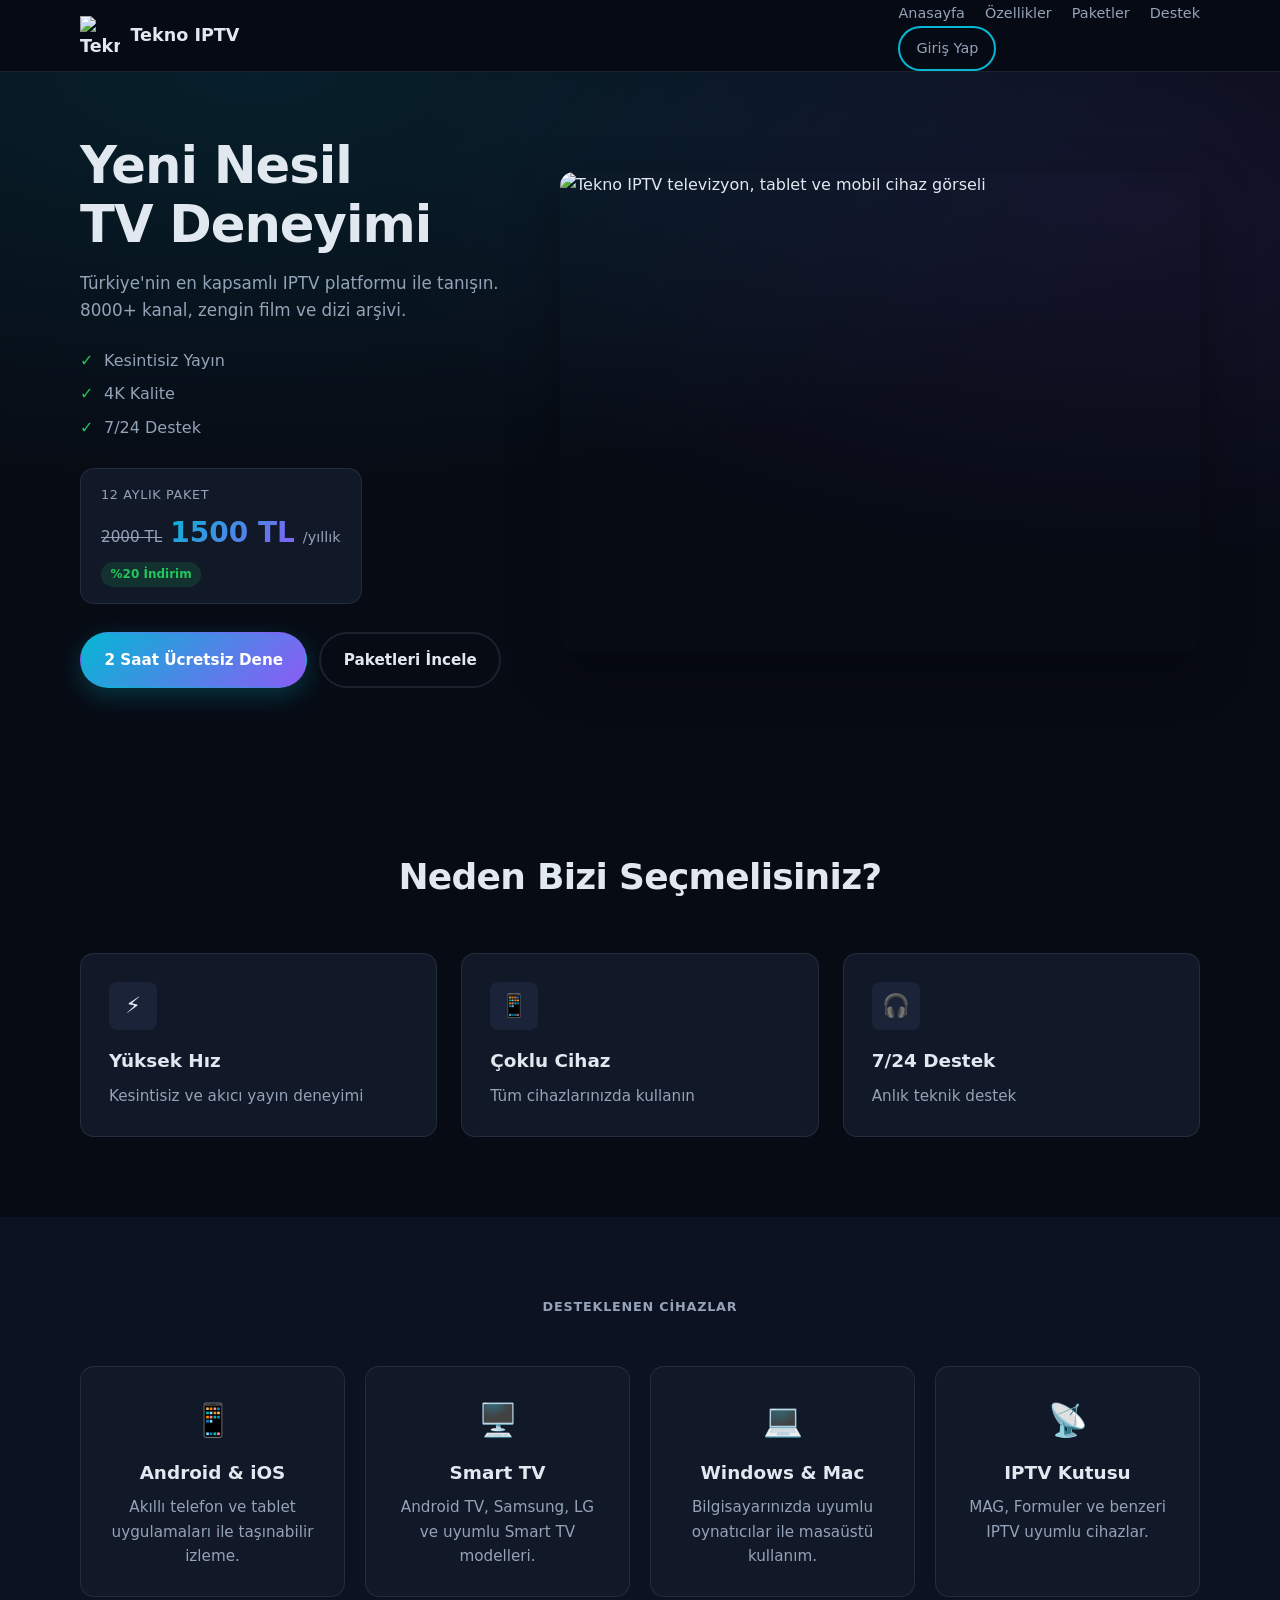
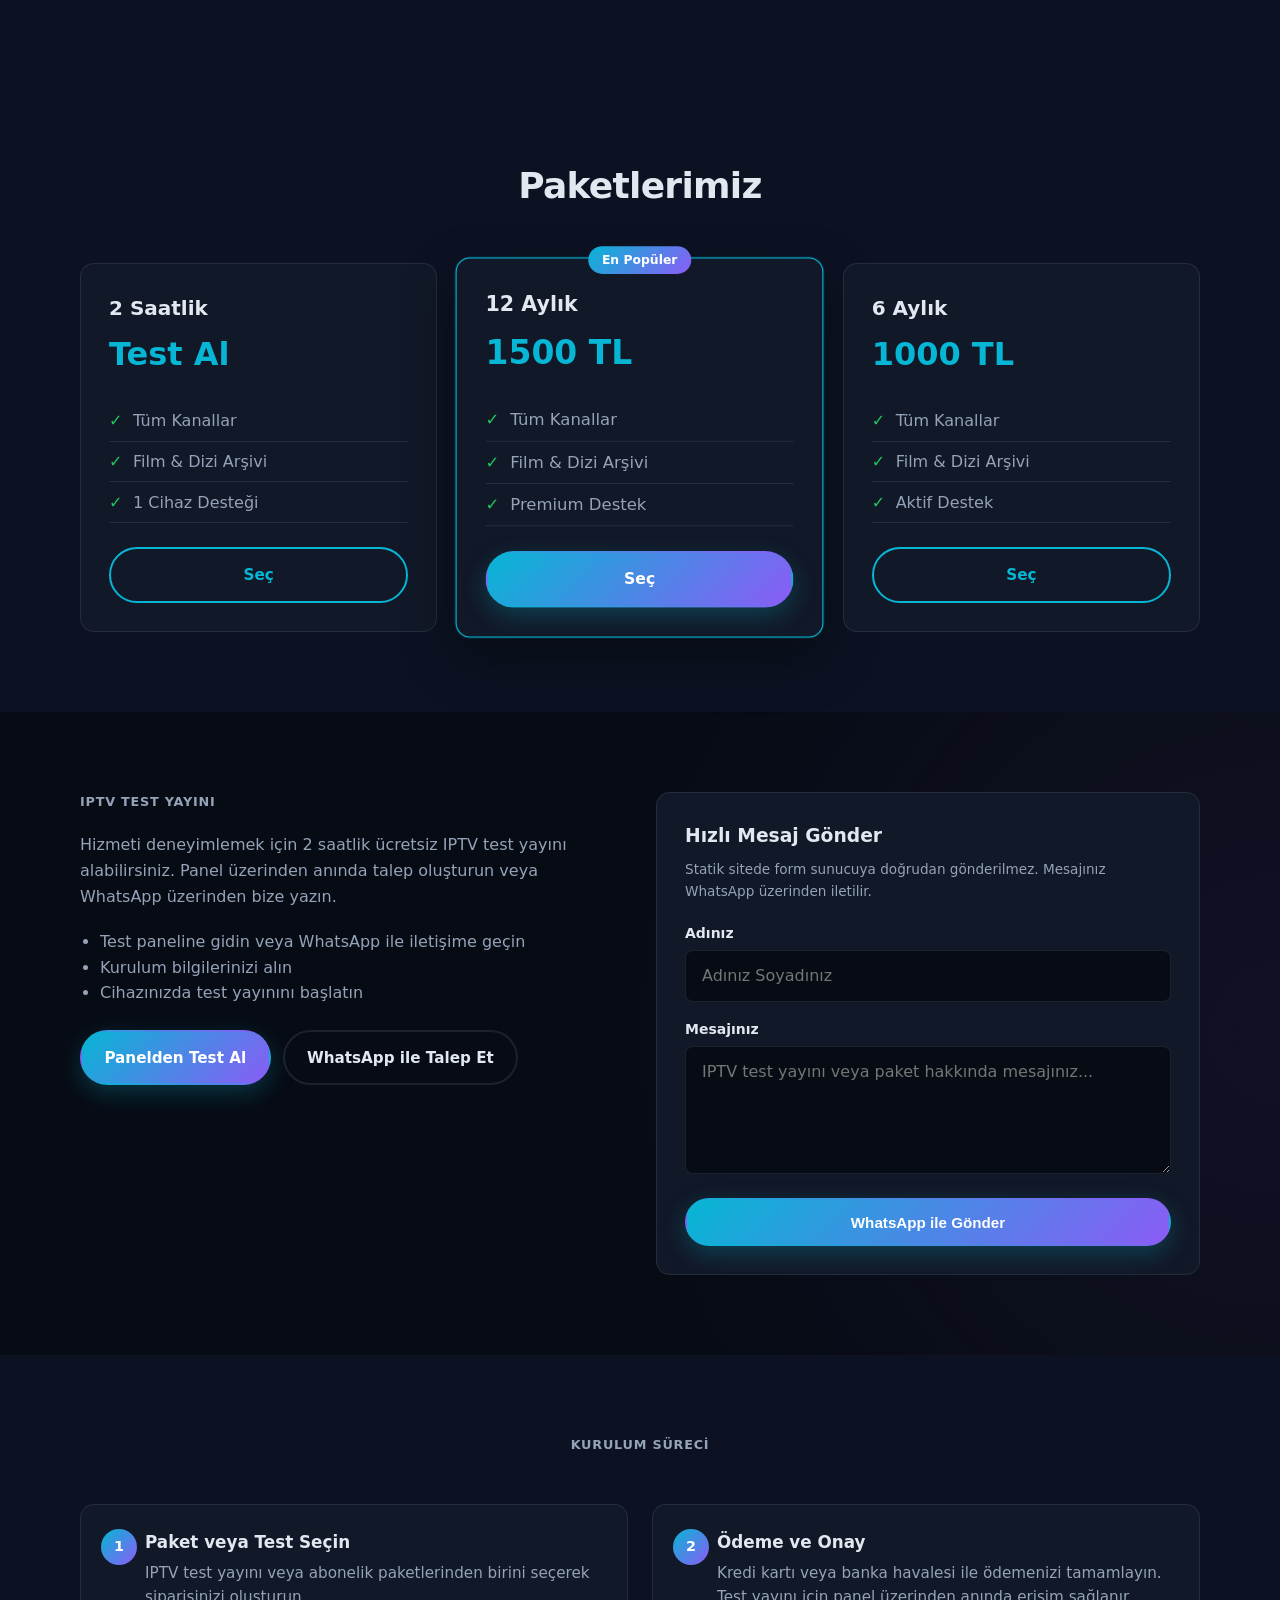
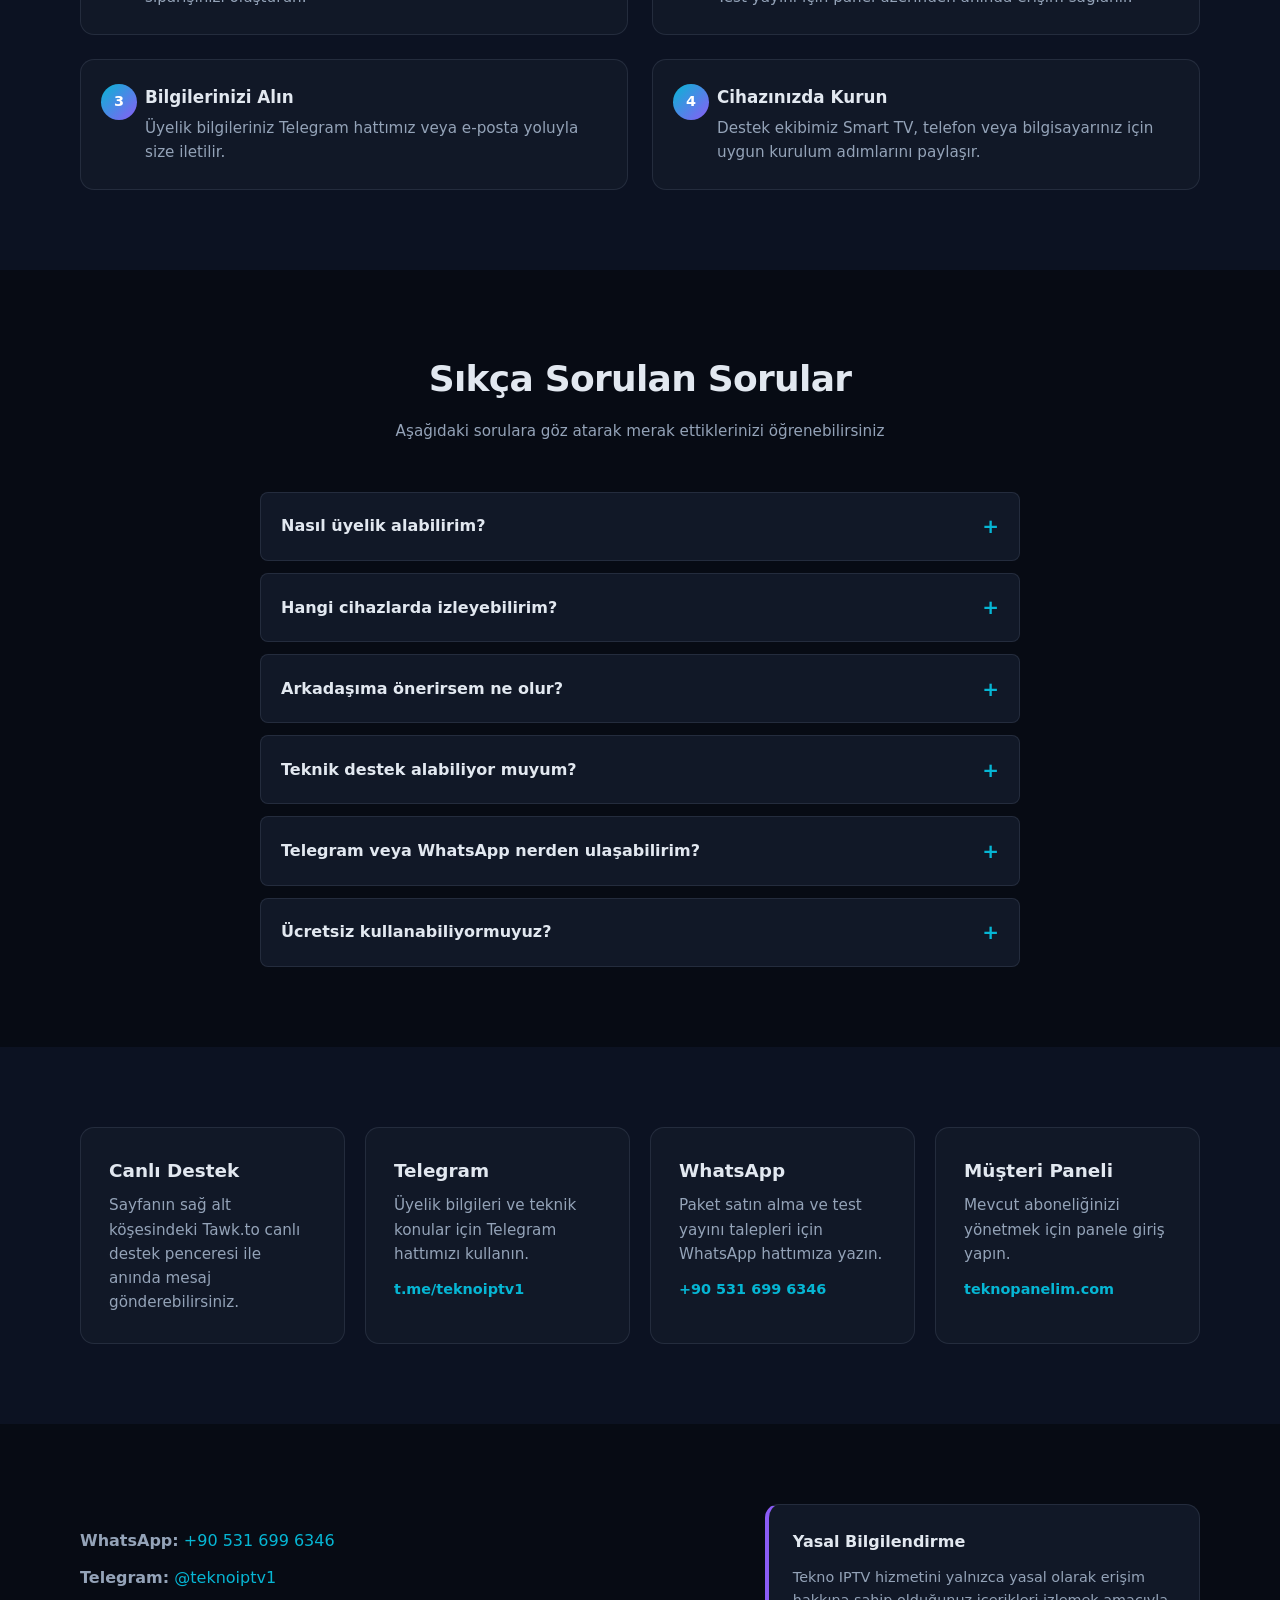
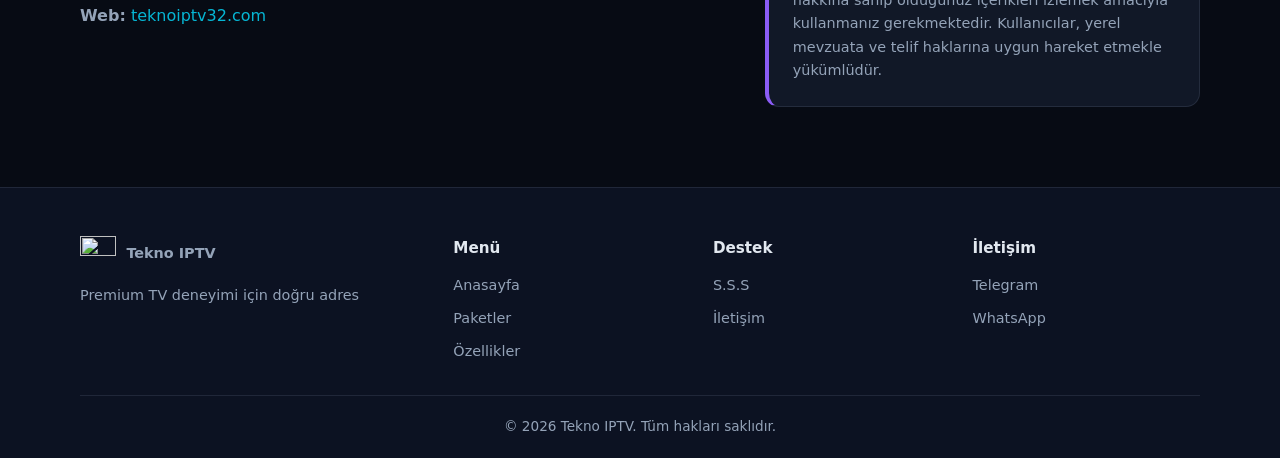
==== index.html @ 6c6cfaa1 "Add files via upload" ====
<!DOCTYPE html>
<html lang="tr">
<head>
  <meta charset="UTF-8">
  <meta name="viewport" content="width=device-width, initial-scale=1.0">
  <title>Tekno IPTV - Premium TV Deneyimi</title>
  <meta name="description" content="Tekno IPTV ile 8000'den fazla kanal, geniş film ve dizi arşiviyle premium TV deneyimini yaşayın. Uygun fiyatlı IPTV çözümleri.">
  <meta name="copyright" content="Tekno IPTV">
  <meta name="robots" content="index, follow">
  <meta name="author" content="Tekno IPTV">
  <link rel="canonical" href="https://teknoiptv32.com/">

  <!-- Open Graph -->
  <meta property="og:title" content="Tekno IPTV - Premium TV Deneyimi">
  <meta property="og:description" content="Tekno IPTV, Türkiye'nin en kapsamlı IPTV platformu ile tanışın. 8000+ kanal, zengin film ve dizi arşivi.">
  <meta property="og:url" content="https://teknoiptv32.com/">
  <meta property="og:type" content="website">
  <meta property="og:locale" content="tr_TR">
  <meta property="og:site_name" content="Tekno IPTV">
  <meta property="og:image" content="https://teknoiptv32.com/assets/hero-visual.svg">

  <!-- Twitter Card -->
  <meta name="twitter:card" content="summary_large_image">
  <meta name="twitter:title" content="Tekno IPTV - Premium TV Deneyimi">
  <meta name="twitter:description" content="Tekno IPTV, Türkiye'nin en kapsamlı IPTV platformu ile tanışın. 8000+ kanal, zengin film ve dizi arşivi.">
  <meta name="twitter:image" content="https://teknoiptv32.com/assets/hero-visual.svg">

  <!-- Icons & Manifest -->
  <link rel="icon" href="/assets/logo.svg" type="image/svg+xml">
  <link rel="apple-touch-icon" href="/assets/logo.svg">
  <link rel="manifest" href="/site.webmanifest">
  <meta name="theme-color" content="#0a0f1e">

  <link rel="stylesheet" href="/style.css">

  <!-- Google tag (gtag.js) -->
  <script async src="https://www.googletagmanager.com/gtag/js?id=G-4WFCQEBMTZ"></script>
  <script>
    window.dataLayer = window.dataLayer || [];
    function gtag(){dataLayer.push(arguments);}
    gtag('js', new Date());
    gtag('config', 'G-4WFCQEBMTZ');
  </script>

  <!-- JSON-LD -->
  <script type="application/ld+json">
  {
    "@context": "https://schema.org",
    "@graph": [
      {
        "@type": "Organization",
        "@id": "https://teknoiptv32.com/#organization",
        "name": "Tekno IPTV",
        "url": "https://teknoiptv32.com/",
        "logo": {
          "@type": "ImageObject",
          "url": "https://teknoiptv32.com/assets/logo.svg"
        },
        "contactPoint": {
          "@type": "ContactPoint",
          "telephone": "+90-531-699-6346",
          "contactType": "customer support",
          "availableLanguage": "Turkish"
        },
        "sameAs": [
          "https://t.me/teknoiptv1"
        ]
      },
      {
        "@type": "WebSite",
        "@id": "https://teknoiptv32.com/#website",
        "name": "Tekno IPTV",
        "url": "https://teknoiptv32.com/",
        "description": "Tekno IPTV ile 8000'den fazla kanal, geniş film ve dizi arşiviyle premium TV deneyimini yaşayın. Uygun fiyatlı IPTV çözümleri.",
        "publisher": {
          "@id": "https://teknoiptv32.com/#organization"
        },
        "inLanguage": "tr-TR",
        "potentialAction": {
          "@type": "SearchAction",
          "target": "https://teknoiptv32.com/?q={search_term_string}",
          "query-input": "required name=search_term_string"
        }
      },
      {
        "@type": "Service",
        "@id": "https://teknoiptv32.com/#service",
        "name": "Tekno IPTV Abonelik Hizmeti",
        "provider": {
          "@id": "https://teknoiptv32.com/#organization"
        },
        "areaServed": "TR",
        "serviceType": "IPTV abonelik ve test yayını",
        "url": "https://teknoiptv32.com/#packages"
      },
      {
        "@type": "FAQPage",
        "@id": "https://teknoiptv32.com/#faq",
        "mainEntity": [
          {
            "@type": "Question",
            "name": "Nasıl üyelik alabilirim?",
            "acceptedAnswer": {
              "@type": "Answer",
              "text": "Sitemizden Satın Al butonuna tıklayarak, kredi kartı veya banka havalesi ile ödeme yapabilirsiniz. Ödeme sonrası Telegram hattımızdan üyelik bilgilerinizi alabilirsiniz."
            }
          },
          {
            "@type": "Question",
            "name": "Hangi cihazlarda izleyebilirim?",
            "acceptedAnswer": {
              "@type": "Answer",
              "text": "Android, iOS, Windows cihazlar, Smart TV'ler ve tüm modern web tarayıcıları üzerinden izleyebilirsiniz."
            }
          },
          {
            "@type": "Question",
            "name": "Arkadaşıma önerirsem ne olur?",
            "acceptedAnswer": {
              "@type": "Answer",
              "text": "Arkadaşınızı bize yönlendirdiğinizde, size 1 ay ücretsiz üyelik hediye ediyoruz!"
            }
          },
          {
            "@type": "Question",
            "name": "Teknik destek alabiliyor muyum?",
            "acceptedAnswer": {
              "@type": "Answer",
              "text": "7/24 Telegram üzerinden teknik destek ekibimize ulaşabilirsiniz."
            }
          },
          {
            "@type": "Question",
            "name": "Telegram veya WhatsApp nerden ulaşabilirim?",
            "acceptedAnswer": {
              "@type": "Answer",
              "text": "Aşağıdaki iletişim bölümündeki bağlantıları kullanarak Telegram veya WhatsApp üzerinden ulaşabilirsiniz."
            }
          },
          {
            "@type": "Question",
            "name": "Ücretsiz kullanabiliyormuyuz?",
            "acceptedAnswer": {
              "@type": "Answer",
              "text": "Evet iletişim kısmından bizlere ulaşabilir ve 2 saatlik ücretsiz üyelik alabilirsiniz."
            }
          }
        ]
      }
    ]
  }
  </script>
</head>
<body>
  <a class="skip-link" href="#main-content">Ana içeriğe geç</a>

  <!-- Header -->
  <header class="site-header" id="home-top">
    <div class="container header-inner">
      <a href="#home" class="logo" aria-label="Tekno IPTV ana sayfa">
        <img src="/assets/logo.svg" alt="Tekno IPTV logosu" width="40" height="40">
        <span>Tekno IPTV</span>
      </a>

      <button class="nav-toggle" type="button" aria-expanded="false" aria-controls="main-nav" aria-label="Menüyü aç">
        <span></span>
        <span></span>
        <span></span>
      </button>

      <nav id="main-nav" class="main-nav" aria-label="Ana menü">
        <ul>
          <li><a href="#home">Anasayfa</a></li>
          <li><a href="#features">Özellikler</a></li>
          <li><a href="#packages">Paketler</a></li>
          <li><a href="#footer">Destek</a></li>
        </ul>
        <a href="https://teknopanelim.com/" class="btn btn-outline btn-sm" rel="noopener noreferrer">Giriş Yap</a>
      </nav>
    </div>
  </header>

  <main id="main-content">
    <!-- Hero -->
    <section class="hero" id="home" aria-labelledby="hero-title">
      <div class="container hero-grid">
        <div class="hero-content">
          <h1 id="hero-title">Yeni Nesil<br>TV Deneyimi</h1>
          <p class="hero-lead">Türkiye'nin en kapsamlı IPTV platformu ile tanışın. 8000+ kanal, zengin film ve dizi arşivi.</p>

          <ul class="hero-checklist">
            <li>Kesintisiz Yayın</li>
            <li>4K Kalite</li>
            <li>7/24 Destek</li>
          </ul>

          <div class="hero-price">
            <span class="price-label">12 aylık paket</span>
            <div class="price-row">
              <span class="price-old" aria-label="Eski fiyat 2000 TL">2000 TL</span>
              <span class="price-current">1500 TL</span>
              <span class="price-period">/yıllık</span>
            </div>
            <span class="price-badge">%20 İndirim</span>
          </div>

          <div class="hero-actions">
            <a href="https://teknopanelim.com/buying/test" class="btn btn-primary" rel="noopener noreferrer">2 Saat Ücretsiz Dene</a>
            <a href="#packages" class="btn btn-secondary">Paketleri İncele</a>
          </div>
        </div>

        <div class="hero-visual">
          <img src="/assets/hero-visual.svg" alt="Tekno IPTV televizyon, tablet ve mobil cihaz görseli" width="640" height="480" fetchpriority="high">
        </div>
      </div>
    </section>

    <!-- Features -->
    <section class="section" id="features" aria-labelledby="features-title">
      <div class="container">
        <header class="section-header">
          <h2 id="features-title">Neden Bizi Seçmelisiniz?</h2>
        </header>
        <div class="card-grid card-grid-3">
          <article class="feature-card">
            <div class="icon-wrap" aria-hidden="true">⚡</div>
            <h3>Yüksek Hız</h3>
            <p>Kesintisiz ve akıcı yayın deneyimi</p>
          </article>
          <article class="feature-card">
            <div class="icon-wrap" aria-hidden="true">📱</div>
            <h3>Çoklu Cihaz</h3>
            <p>Tüm cihazlarınızda kullanın</p>
          </article>
          <article class="feature-card">
            <div class="icon-wrap" aria-hidden="true">🎧</div>
            <h3>7/24 Destek</h3>
            <p>Anlık teknik destek</p>
          </article>
        </div>
      </div>
    </section>

    <!-- Extra: devices (H3 only, no competing H2) -->
    <section class="section section-alt" id="cihazlar" aria-label="Desteklenen cihazlar">
      <div class="container">
        <header class="section-header">
          <p class="section-eyebrow">Desteklenen cihazlar</p>
        </header>
        <div class="device-grid">
          <div class="device-card">
            <span class="device-icon" aria-hidden="true">📱</span>
            <h3>Android &amp; iOS</h3>
            <p>Akıllı telefon ve tablet uygulamaları ile taşınabilir izleme.</p>
          </div>
          <div class="device-card">
            <span class="device-icon" aria-hidden="true">🖥️</span>
            <h3>Smart TV</h3>
            <p>Android TV, Samsung, LG ve uyumlu Smart TV modelleri.</p>
          </div>
          <div class="device-card">
            <span class="device-icon" aria-hidden="true">💻</span>
            <h3>Windows &amp; Mac</h3>
            <p>Bilgisayarınızda uyumlu oynatıcılar ile masaüstü kullanım.</p>
          </div>
          <div class="device-card">
            <span class="device-icon" aria-hidden="true">📡</span>
            <h3>IPTV Kutusu</h3>
            <p>MAG, Formuler ve benzeri IPTV uyumlu cihazlar.</p>
          </div>
        </div>
      </div>
    </section>

    <!-- Packages -->
    <section class="section section-alt" id="packages" aria-labelledby="packages-title">
      <div class="container">
        <header class="section-header">
          <h2 id="packages-title">Paketlerimiz</h2>
        </header>
        <div class="package-grid">
          <article class="package-card">
            <header>
              <h3>2 Saatlik</h3>
              <p class="package-price">Test Al</p>
            </header>
            <ul>
              <li>Tüm Kanallar</li>
              <li>Film &amp; Dizi Arşivi</li>
              <li>1 Cihaz Desteği</li>
            </ul>
            <a href="https://teknopanelim.com/buying/test" class="btn btn-outline btn-block" rel="noopener noreferrer">Seç</a>
          </article>

          <article class="package-card package-featured">
            <span class="package-tag">En Popüler</span>
            <header>
              <h3>12 Aylık</h3>
              <p class="package-price">1500 TL</p>
            </header>
            <ul>
              <li>Tüm Kanallar</li>
              <li>Film &amp; Dizi Arşivi</li>
              <li>Premium Destek</li>
            </ul>
            <a href="https://teknopanelim.com/buying?package=RCtbhKedyfsh" class="btn btn-primary btn-block" rel="noopener noreferrer">Seç</a>
          </article>

          <article class="package-card">
            <header>
              <h3>6 Aylık</h3>
              <p class="package-price">1000 TL</p>
            </header>
            <ul>
              <li>Tüm Kanallar</li>
              <li>Film &amp; Dizi Arşivi</li>
              <li>Aktif Destek</li>
            </ul>
            <a href="https://teknopanelim.com/buying?package=8US3VKYHrsT8" class="btn btn-outline btn-block" rel="noopener noreferrer">Seç</a>
          </article>
        </div>
      </div>
    </section>

    <!-- Test Request -->
    <section class="section test-section" id="test-yayini" aria-label="IPTV test yayını">
      <div class="container test-inner">
        <div class="test-content">
          <p class="section-eyebrow">IPTV test yayını</p>
          <p>Hizmeti deneyimlemek için 2 saatlik ücretsiz IPTV test yayını alabilirsiniz. Panel üzerinden anında talep oluşturun veya WhatsApp üzerinden bize yazın.</p>
          <ul class="test-steps">
            <li>Test paneline gidin veya WhatsApp ile iletişime geçin</li>
            <li>Kurulum bilgilerinizi alın</li>
            <li>Cihazınızda test yayınını başlatın</li>
          </ul>
          <div class="test-actions">
            <a href="https://teknopanelim.com/buying/test" class="btn btn-primary" rel="noopener noreferrer">Panelden Test Al</a>
            <a href="https://api.whatsapp.com/send/?phone=905316996346&amp;text=Merhaba%2C%20IPTV%20test%20yay%C4%B1n%C4%B1%20almak%20istiyorum&amp;type=phone_number&amp;app_absent=0" class="btn btn-secondary" rel="noopener noreferrer" target="_blank">WhatsApp ile Talep Et</a>
          </div>
        </div>
        <div class="test-form-card">
          <h3>Hızlı Mesaj Gönder</h3>
          <p class="form-note">Statik sitede form sunucuya doğrudan gönderilmez. Mesajınız WhatsApp üzerinden iletilir.</p>
          <form id="whatsapp-form" class="contact-form" novalidate>
            <label for="wa-name">Adınız</label>
            <input type="text" id="wa-name" name="name" placeholder="Adınız Soyadınız" autocomplete="name">

            <label for="wa-message">Mesajınız</label>
            <textarea id="wa-message" name="message" rows="4" placeholder="IPTV test yayını veya paket hakkında mesajınız..."></textarea>

            <button type="submit" class="btn btn-primary btn-block">WhatsApp ile Gönder</button>
          </form>
        </div>
      </div>
    </section>

    <!-- Setup -->
    <section class="section section-alt" id="kurulum" aria-label="Kurulum süreci">
      <div class="container">
        <header class="section-header">
          <p class="section-eyebrow">Kurulum süreci</p>
        </header>
        <ol class="steps-list">
          <li>
            <h3>Paket veya Test Seçin</h3>
            <p>IPTV test yayını veya abonelik paketlerinden birini seçerek siparişinizi oluşturun.</p>
          </li>
          <li>
            <h3>Ödeme ve Onay</h3>
            <p>Kredi kartı veya banka havalesi ile ödemenizi tamamlayın. Test yayını için panel üzerinden anında erişim sağlanır.</p>
          </li>
          <li>
            <h3>Bilgilerinizi Alın</h3>
            <p>Üyelik bilgileriniz Telegram hattımız veya e-posta yoluyla size iletilir.</p>
          </li>
          <li>
            <h3>Cihazınızda Kurun</h3>
            <p>Destek ekibimiz Smart TV, telefon veya bilgisayarınız için uygun kurulum adımlarını paylaşır.</p>
          </li>
        </ol>
      </div>
    </section>

    <!-- FAQ -->
    <section class="section" id="faq" aria-labelledby="faq-title">
      <div class="container">
        <header class="section-header">
          <h2 id="faq-title">Sıkça Sorulan Sorular</h2>
          <p class="faq-subtitle">Aşağıdaki sorulara göz atarak merak ettiklerinizi öğrenebilirsiniz</p>
        </header>
        <div class="faq-list">
          <details class="faq-item">
            <summary>Nasıl üyelik alabilirim?</summary>
            <p>Sitemizden "Satın Al" butonuna tıklayarak, kredi kartı veya banka havalesi ile ödeme yapabilirsiniz. Ödeme sonrası Telegram hattımızdan üyelik bilgilerinizi alabilirsiniz.</p>
          </details>
          <details class="faq-item">
            <summary>Hangi cihazlarda izleyebilirim?</summary>
            <p>Android, iOS, Windows cihazlar, Smart TV'ler ve tüm modern web tarayıcıları üzerinden izleyebilirsiniz.</p>
          </details>
          <details class="faq-item">
            <summary>Arkadaşıma önerirsem ne olur?</summary>
            <p>Arkadaşınızı bize yönlendirdiğinizde, size 1 ay ücretsiz üyelik hediye ediyoruz!</p>
          </details>
          <details class="faq-item">
            <summary>Teknik destek alabiliyor muyum?</summary>
            <p>7/24 Telegram üzerinden teknik destek ekibimize ulaşabilirsiniz.</p>
          </details>
          <details class="faq-item">
            <summary>Telegram veya WhatsApp nerden ulaşabilirim?</summary>
            <p>Aşağıdaki "iletişim" bölümündeki bağlantıları kullanarak Telegram veya WhatsApp üzerinden ulaşabilirsiniz.</p>
          </details>
          <details class="faq-item">
            <summary>Ücretsiz kullanabiliyormuyuz?</summary>
            <p>Evet iletişim kısmından bizlere ulaşabilir ve 2 saatlik ücretsiz üyelik alabilirsiniz.</p>
          </details>
        </div>
      </div>
    </section>

    <!-- Support -->
    <section class="section section-alt" id="destek" aria-label="Müşteri desteği">
      <div class="container">
        <div class="support-grid">
          <article class="support-card">
            <h3>Canlı Destek</h3>
            <p>Sayfanın sağ alt köşesindeki Tawk.to canlı destek penceresi ile anında mesaj gönderebilirsiniz.</p>
          </article>
          <article class="support-card">
            <h3>Telegram</h3>
            <p>Üyelik bilgileri ve teknik konular için Telegram hattımızı kullanın.</p>
            <a href="https://t.me/teknoiptv1" class="link-arrow" rel="noopener noreferrer" target="_blank">t.me/teknoiptv1</a>
          </article>
          <article class="support-card">
            <h3>WhatsApp</h3>
            <p>Paket satın alma ve test yayını talepleri için WhatsApp hattımıza yazın.</p>
            <a href="https://api.whatsapp.com/send/?phone=905316996346&amp;text=Merhaba+paket+almak+istiyorum&amp;type=phone_number&amp;app_absent=0" class="link-arrow" rel="noopener noreferrer" target="_blank">+90 531 699 6346</a>
          </article>
          <article class="support-card">
            <h3>Müşteri Paneli</h3>
            <p>Mevcut aboneliğinizi yönetmek için panele giriş yapın.</p>
            <a href="https://teknopanelim.com/" class="link-arrow" rel="noopener noreferrer" target="_blank">teknopanelim.com</a>
          </article>
        </div>
      </div>
    </section>

    <!-- Contact -->
    <section class="section" id="contact" aria-label="İletişim">
      <div class="container contact-grid">
        <div>
          <ul class="contact-list">
            <li>
              <strong>WhatsApp:</strong>
              <a href="https://api.whatsapp.com/send/?phone=905316996346&amp;text=Merhaba+paket+almak+istiyorum&amp;type=phone_number&amp;app_absent=0" rel="noopener noreferrer" target="_blank">+90 531 699 6346</a>
            </li>
            <li>
              <strong>Telegram:</strong>
              <a href="https://t.me/teknoiptv1" rel="noopener noreferrer" target="_blank">@teknoiptv1</a>
            </li>
            <li>
              <strong>Web:</strong>
              <a href="https://teknoiptv32.com/">teknoiptv32.com</a>
            </li>
          </ul>
        </div>
        <aside class="legal-notice">
          <h3>Yasal Bilgilendirme</h3>
          <p>Tekno IPTV hizmetini yalnızca yasal olarak erişim hakkına sahip olduğunuz içerikleri izlemek amacıyla kullanmanız gerekmektedir. Kullanıcılar, yerel mevzuata ve telif haklarına uygun hareket etmekle yükümlüdür.</p>
        </aside>
      </div>
    </section>
  </main>

  <!-- Footer -->
  <footer class="site-footer" id="footer">
    <div class="container footer-grid">
      <div class="footer-brand">
        <a href="#home" class="logo">
          <img src="/assets/logo.svg" alt="" width="36" height="36" aria-hidden="true">
          <span>Tekno IPTV</span>
        </a>
        <p>Premium TV deneyimi için doğru adres</p>
      </div>
      <nav aria-label="Footer menü">
        <h4>Menü</h4>
        <ul>
          <li><a href="#home">Anasayfa</a></li>
          <li><a href="#packages">Paketler</a></li>
          <li><a href="#features">Özellikler</a></li>
        </ul>
      </nav>
      <nav aria-label="Footer destek">
        <h4>Destek</h4>
        <ul>
          <li><a href="#faq">S.S.S</a></li>
          <li><a href="#contact">İletişim</a></li>
        </ul>
      </nav>
      <nav aria-label="Footer iletişim">
        <h4>İletişim</h4>
        <ul>
          <li><a href="https://t.me/teknoiptv1" rel="noopener noreferrer" target="_blank">Telegram</a></li>
          <li><a href="https://api.whatsapp.com/send/?phone=905316996346&amp;text=Merhaba+paket+almak+istiyorum&amp;type=phone_number&amp;app_absent=0" rel="noopener noreferrer" target="_blank">WhatsApp</a></li>
        </ul>
      </nav>
    </div>
    <div class="container footer-bottom">
      <p>&copy; 2026 Tekno IPTV. Tüm hakları saklıdır.</p>
    </div>
  </footer>

  <!-- Mobile sticky CTA -->
  <div class="mobile-sticky" aria-label="Hızlı işlemler">
    <a href="https://teknopanelim.com/buying/test" class="sticky-btn sticky-test" rel="noopener noreferrer">Test Al</a>
    <a href="https://api.whatsapp.com/send/?phone=905316996346&amp;text=Merhaba+paket+almak+istiyorum&amp;type=phone_number&amp;app_absent=0" class="sticky-btn sticky-wa" rel="noopener noreferrer" target="_blank" aria-label="WhatsApp ile iletişim">WhatsApp</a>
  </div>

  <!--Start of Tawk.to Script-->
  <script>
    var Tawk_API = Tawk_API || {}, Tawk_LoadStart = new Date();
    (function () {
      var s1 = document.createElement("script"), s0 = document.getElementsByTagName("script")[0];
      s1.async = true;
      s1.src = 'https://embed.tawk.to/615063a325797d7a8900e165/1fgh0aevr';
      s1.charset = 'UTF-8';
      s1.setAttribute('crossorigin', '*');
      s0.parentNode.insertBefore(s1, s0);
    })();
  </script>
  <!--End of Tawk.to Script-->

  <script src="/script.js" defer></script>
</body>
</html>
---- style.css ----
/* Tekno IPTV — Modern static site styles */

:root {
  --bg: #070b14;
  --bg-alt: #0c1222;
  --surface: #111827;
  --surface-2: #1a2338;
  --text: #e2e8f0;
  --text-muted: #94a3b8;
  --accent: #06b6d4;
  --accent-2: #8b5cf6;
  --accent-glow: rgba(6, 182, 212, 0.25);
  --success: #22c55e;
  --border: rgba(148, 163, 184, 0.15);
  --radius: 14px;
  --radius-sm: 8px;
  --header-h: 72px;
  --container: min(1120px, 92vw);
  --transition: 0.25s ease;
  --shadow: 0 20px 50px rgba(0, 0, 0, 0.35);
  --font: system-ui, -apple-system, "Segoe UI", Roboto, "Helvetica Neue", Arial, sans-serif;
}

*,
*::before,
*::after {
  box-sizing: border-box;
}

html {
  scroll-behavior: smooth;
  scroll-padding-top: calc(var(--header-h) + 16px);
}

body {
  margin: 0;
  font-family: var(--font);
  font-size: 1rem;
  line-height: 1.6;
  color: var(--text);
  background: var(--bg);
  -webkit-font-smoothing: antialiased;
}

img {
  max-width: 100%;
  height: auto;
  display: block;
}

a {
  color: var(--accent);
  text-decoration: none;
  transition: color var(--transition);
}

a:hover,
a:focus-visible {
  color: #67e8f9;
}

.container {
  width: var(--container);
  margin-inline: auto;
}

.skip-link {
  position: absolute;
  top: -100px;
  left: 16px;
  z-index: 9999;
  padding: 0.75rem 1rem;
  background: var(--accent);
  color: #000;
  border-radius: var(--radius-sm);
  font-weight: 600;
}

.skip-link:focus {
  top: 16px;
}

/* Buttons */
.btn {
  display: inline-flex;
  align-items: center;
  justify-content: center;
  gap: 0.5rem;
  padding: 0.85rem 1.4rem;
  border-radius: 999px;
  font-weight: 600;
  font-size: 0.95rem;
  border: 2px solid transparent;
  cursor: pointer;
  transition: transform var(--transition), box-shadow var(--transition), background var(--transition), border-color var(--transition);
  text-align: center;
}

.btn:focus-visible {
  outline: 2px solid #fff;
  outline-offset: 3px;
}

.btn-primary {
  background: linear-gradient(135deg, var(--accent), var(--accent-2));
  color: #fff;
  box-shadow: 0 8px 24px var(--accent-glow);
}

.btn-primary:hover {
  transform: translateY(-2px);
  box-shadow: 0 12px 32px rgba(139, 92, 246, 0.35);
  color: #fff;
}

.btn-secondary {
  background: transparent;
  color: var(--text);
  border-color: var(--border);
}

.btn-secondary:hover {
  border-color: var(--accent);
  color: var(--accent);
}

.btn-outline {
  background: transparent;
  border-color: var(--accent);
  color: var(--accent);
}

.btn-outline:hover {
  background: rgba(6, 182, 212, 0.1);
  color: #67e8f9;
}

.btn-sm {
  padding: 0.55rem 1rem;
  font-size: 0.875rem;
}

.btn-block {
  width: 100%;
}

/* Header */
.site-header {
  position: sticky;
  top: 0;
  z-index: 100;
  height: var(--header-h);
  background: rgba(7, 11, 20, 0.85);
  backdrop-filter: blur(12px);
  border-bottom: 1px solid var(--border);
}

.header-inner {
  display: flex;
  align-items: center;
  justify-content: space-between;
  height: 100%;
  gap: 1rem;
}

.logo {
  display: inline-flex;
  align-items: center;
  gap: 0.65rem;
  color: var(--text);
  font-weight: 700;
  font-size: 1.1rem;
}

.logo:hover {
  color: var(--text);
}

.main-nav ul {
  display: flex;
  align-items: center;
  gap: 0.25rem 1.25rem;
  list-style: none;
  margin: 0;
  padding: 0;
}

.main-nav a {
  color: var(--text-muted);
  font-size: 0.9rem;
  font-weight: 500;
}

.main-nav a:hover,
.main-nav a:focus-visible {
  color: var(--text);
}

.nav-toggle {
  display: none;
  flex-direction: column;
  gap: 5px;
  background: none;
  border: none;
  padding: 8px;
  cursor: pointer;
}

.nav-toggle span {
  display: block;
  width: 24px;
  height: 2px;
  background: var(--text);
  border-radius: 2px;
  transition: var(--transition);
}

.nav-toggle[aria-expanded="true"] span:nth-child(1) {
  transform: translateY(7px) rotate(45deg);
}

.nav-toggle[aria-expanded="true"] span:nth-child(2) {
  opacity: 0;
}

.nav-toggle[aria-expanded="true"] span:nth-child(3) {
  transform: translateY(-7px) rotate(-45deg);
}

/* Hero */
.hero {
  padding: 4rem 0 5rem;
  background:
    radial-gradient(ellipse 80% 60% at 20% 0%, rgba(6, 182, 212, 0.12), transparent),
    radial-gradient(ellipse 60% 50% at 90% 20%, rgba(139, 92, 246, 0.1), transparent),
    var(--bg);
}

.hero-grid {
  display: grid;
  grid-template-columns: 1.05fr 0.95fr;
  gap: 3rem;
  align-items: center;
}

.eyebrow {
  display: inline-block;
  margin: 0 0 1rem;
  font-size: 0.8rem;
  font-weight: 600;
  letter-spacing: 0.04em;
  text-transform: uppercase;
  color: var(--accent);
}

.hero h1 {
  margin: 0 0 1rem;
  font-size: clamp(2rem, 4.5vw, 3.2rem);
  line-height: 1.15;
  letter-spacing: -0.02em;
}

.hero-lead {
  margin: 0 0 1.5rem;
  color: var(--text-muted);
  font-size: 1.05rem;
  max-width: 54ch;
}

.hero-checklist {
  margin: 0 0 1.75rem;
  padding: 0;
  list-style: none;
  display: grid;
  gap: 0.5rem;
}

.hero-checklist li {
  position: relative;
  padding-left: 1.5rem;
  color: var(--text-muted);
}

.hero-checklist li::before {
  content: "✓";
  position: absolute;
  left: 0;
  color: var(--success);
  font-weight: 700;
}

.hero-price {
  display: inline-flex;
  flex-direction: column;
  gap: 0.35rem;
  padding: 1rem 1.25rem;
  margin-bottom: 1.75rem;
  background: var(--surface);
  border: 1px solid var(--border);
  border-radius: var(--radius);
}

.price-label {
  font-size: 0.8rem;
  color: var(--text-muted);
  text-transform: uppercase;
  letter-spacing: 0.05em;
}

.price-row {
  display: flex;
  align-items: baseline;
  gap: 0.5rem;
  flex-wrap: wrap;
}

.price-old {
  text-decoration: line-through;
  color: var(--text-muted);
  font-size: 0.95rem;
}

.price-current {
  font-size: 1.75rem;
  font-weight: 800;
  background: linear-gradient(135deg, var(--accent), var(--accent-2));
  -webkit-background-clip: text;
  background-clip: text;
  color: transparent;
}

.price-period {
  color: var(--text-muted);
  font-size: 0.9rem;
}

.price-badge {
  display: inline-block;
  width: fit-content;
  padding: 0.2rem 0.6rem;
  background: rgba(34, 197, 94, 0.15);
  color: var(--success);
  border-radius: 999px;
  font-size: 0.75rem;
  font-weight: 700;
}

.hero-actions {
  display: flex;
  flex-wrap: wrap;
  gap: 0.75rem;
}

.hero-visual img {
  border-radius: var(--radius);
  box-shadow: var(--shadow);
  animation: float 6s ease-in-out infinite;
}

@keyframes float {
  0%, 100% { transform: translateY(0); }
  50% { transform: translateY(-10px); }
}

/* Sections */
.section {
  padding: 5rem 0;
}

.section-alt {
  background: var(--bg-alt);
}

.section-header {
  text-align: center;
  max-width: 640px;
  margin: 0 auto 3rem;
}

.section-header-left {
  text-align: left;
  margin-left: 0;
}

.section-header h2 {
  margin: 0 0 0.75rem;
  font-size: clamp(1.6rem, 3vw, 2.25rem);
  letter-spacing: -0.02em;
}

.section-header p {
  margin: 0;
  color: var(--text-muted);
}

/* Cards */
.card-grid {
  display: grid;
  gap: 1.5rem;
}

.card-grid-3 {
  grid-template-columns: repeat(3, 1fr);
}

.feature-card,
.device-card,
.support-card,
.package-card {
  background: var(--surface);
  border: 1px solid var(--border);
  border-radius: var(--radius);
  padding: 1.75rem;
  transition: transform var(--transition), border-color var(--transition);
}

.feature-card:hover,
.device-card:hover,
.support-card:hover {
  transform: translateY(-4px);
  border-color: rgba(6, 182, 212, 0.35);
}

.icon-wrap {
  width: 48px;
  height: 48px;
  display: grid;
  place-items: center;
  font-size: 1.4rem;
  background: var(--surface-2);
  border-radius: var(--radius-sm);
  margin-bottom: 1rem;
}

.feature-card h3,
.device-card h3,
.support-card h3 {
  margin: 0 0 0.5rem;
  font-size: 1.15rem;
}

.feature-card p,
.device-card p,
.support-card p {
  margin: 0;
  color: var(--text-muted);
  font-size: 0.95rem;
}

/* Why grid */
.why-grid {
  display: grid;
  grid-template-columns: repeat(2, 1fr);
  gap: 1.5rem;
}

.why-item {
  padding: 1.75rem;
  background: var(--surface);
  border: 1px solid var(--border);
  border-radius: var(--radius);
}

.why-num {
  display: block;
  font-size: 0.8rem;
  font-weight: 700;
  color: var(--accent);
  margin-bottom: 0.75rem;
}

.why-item h3 {
  margin: 0 0 0.5rem;
}

.why-item p {
  margin: 0;
  color: var(--text-muted);
}

/* Devices */
.device-grid {
  display: grid;
  grid-template-columns: repeat(4, 1fr);
  gap: 1.25rem;
}

.device-card {
  text-align: center;
}

.device-icon {
  font-size: 2rem;
  display: block;
  margin-bottom: 0.75rem;
}

/* Packages */
.package-grid {
  display: grid;
  grid-template-columns: repeat(3, 1fr);
  gap: 1.5rem;
  align-items: stretch;
}

.package-card {
  position: relative;
  display: flex;
  flex-direction: column;
}

.package-card header {
  margin-bottom: 1.25rem;
}

.package-card h3 {
  margin: 0 0 0.35rem;
  font-size: 1.25rem;
}

.package-price {
  margin: 0;
  font-size: 2rem;
  font-weight: 800;
  color: var(--accent);
}

.package-card ul {
  margin: 0 0 1.5rem;
  padding: 0;
  list-style: none;
  flex: 1;
}

.package-card li {
  position: relative;
  padding: 0.45rem 0 0.45rem 1.5rem;
  color: var(--text-muted);
  border-bottom: 1px solid var(--border);
}

.package-card li::before {
  content: "✓";
  position: absolute;
  left: 0;
  color: var(--success);
}

.package-featured {
  border-color: var(--accent);
  box-shadow: 0 0 0 1px rgba(6, 182, 212, 0.2), var(--shadow);
  transform: scale(1.03);
}

.package-tag {
  position: absolute;
  top: -12px;
  left: 50%;
  transform: translateX(-50%);
  padding: 0.25rem 0.85rem;
  background: linear-gradient(135deg, var(--accent), var(--accent-2));
  color: #fff;
  font-size: 0.75rem;
  font-weight: 700;
  border-radius: 999px;
}

/* Test section */
.test-section {
  background:
    radial-gradient(circle at 100% 50%, rgba(139, 92, 246, 0.08), transparent 50%),
    var(--bg);
}

.test-inner {
  display: grid;
  grid-template-columns: 1fr 1fr;
  gap: 2rem;
  align-items: start;
}

.test-content h2 {
  margin: 0 0 1rem;
  font-size: clamp(1.5rem, 3vw, 2rem);
}

.test-content p {
  color: var(--text-muted);
  margin: 0 0 1.25rem;
}

.test-steps {
  margin: 0 0 1.5rem;
  padding-left: 1.25rem;
  color: var(--text-muted);
}

.test-actions {
  display: flex;
  flex-wrap: wrap;
  gap: 0.75rem;
}

.test-form-card {
  background: var(--surface);
  border: 1px solid var(--border);
  border-radius: var(--radius);
  padding: 1.75rem;
}

.test-form-card h3 {
  margin: 0 0 0.5rem;
}

.form-note {
  font-size: 0.85rem;
  color: var(--text-muted);
  margin: 0 0 1.25rem;
}

.contact-form label {
  display: block;
  margin-bottom: 0.35rem;
  font-size: 0.875rem;
  font-weight: 600;
}

.contact-form input,
.contact-form textarea {
  width: 100%;
  margin-bottom: 1rem;
  padding: 0.75rem 1rem;
  background: var(--bg);
  border: 1px solid var(--border);
  border-radius: var(--radius-sm);
  color: var(--text);
  font: inherit;
  transition: border-color var(--transition);
}

.contact-form input:focus,
.contact-form textarea:focus {
  outline: none;
  border-color: var(--accent);
}

/* Steps */
.steps-list {
  margin: 0;
  padding: 0;
  list-style: none;
  display: grid;
  grid-template-columns: repeat(2, 1fr);
  gap: 1.5rem;
  counter-reset: step;
}

.steps-list li {
  counter-increment: step;
  padding: 1.5rem;
  background: var(--surface);
  border: 1px solid var(--border);
  border-radius: var(--radius);
  position: relative;
  padding-left: 4rem;
}

.steps-list li::before {
  content: counter(step);
  position: absolute;
  left: 1.25rem;
  top: 1.5rem;
  width: 36px;
  height: 36px;
  display: grid;
  place-items: center;
  background: linear-gradient(135deg, var(--accent), var(--accent-2));
  color: #fff;
  font-weight: 800;
  border-radius: 50%;
  font-size: 0.9rem;
}

.steps-list h3 {
  margin: 0 0 0.35rem;
  font-size: 1.05rem;
}

.steps-list p {
  margin: 0;
  color: var(--text-muted);
  font-size: 0.95rem;
}

/* FAQ */
.faq-list {
  max-width: 760px;
  margin: 0 auto;
  display: grid;
  gap: 0.75rem;
}

.faq-item {
  background: var(--surface);
  border: 1px solid var(--border);
  border-radius: var(--radius-sm);
  overflow: hidden;
}

.faq-item summary {
  padding: 1.1rem 1.25rem;
  font-weight: 600;
  cursor: pointer;
  list-style: none;
  display: flex;
  justify-content: space-between;
  align-items: center;
}

.faq-item summary::-webkit-details-marker {
  display: none;
}

.faq-item summary::after {
  content: "+";
  font-size: 1.25rem;
  color: var(--accent);
  transition: transform var(--transition);
}

.faq-item[open] summary::after {
  transform: rotate(45deg);
}

.faq-item p {
  margin: 0;
  padding: 0 1.25rem 1.1rem;
  color: var(--text-muted);
}

/* Support */
.support-grid {
  display: grid;
  grid-template-columns: repeat(4, 1fr);
  gap: 1.25rem;
}

.link-arrow {
  display: inline-block;
  margin-top: 0.75rem;
  font-weight: 600;
  font-size: 0.9rem;
}

/* Contact */
.contact-grid {
  display: grid;
  grid-template-columns: 1.2fr 0.8fr;
  gap: 2rem;
  align-items: start;
}

.contact-list {
  list-style: none;
  margin: 1.5rem 0 0;
  padding: 0;
  display: grid;
  gap: 0.75rem;
}

.contact-list li {
  color: var(--text-muted);
}

.legal-notice {
  padding: 1.5rem;
  background: var(--surface);
  border: 1px solid var(--border);
  border-left: 4px solid var(--accent-2);
  border-radius: var(--radius);
}

.legal-notice h3 {
  margin: 0 0 0.75rem;
  font-size: 1rem;
}

.legal-notice p {
  margin: 0;
  font-size: 0.9rem;
  color: var(--text-muted);
}

/* Footer */
.site-footer {
  padding: 3rem 0 0;
  background: var(--bg-alt);
  border-top: 1px solid var(--border);
}

.section-eyebrow,
.faq-subtitle {
  margin: 0;
  color: var(--text-muted);
  font-size: 0.95rem;
}

.section-eyebrow {
  text-transform: uppercase;
  letter-spacing: 0.06em;
  font-size: 0.8rem;
  font-weight: 700;
  color: var(--accent);
  margin-bottom: 0.5rem;
}

.site-footer h4 {
  margin: 0 0 0.75rem;
  font-size: 0.95rem;
}

.footer-grid {
  display: grid;
  grid-template-columns: 1.5fr 1fr 1fr 1fr;
  gap: 2rem;
  padding-bottom: 2rem;
}

.footer-brand p {
  margin: 0.75rem 0 0;
  color: var(--text-muted);
  font-size: 0.9rem;
  max-width: 32ch;
}

.site-footer h3 {
  margin: 0 0 0.75rem;
  font-size: 0.95rem;
}

.site-footer ul {
  list-style: none;
  margin: 0;
  padding: 0;
  display: grid;
  gap: 0.45rem;
}

.site-footer a {
  color: var(--text-muted);
  font-size: 0.9rem;
}

.site-footer a:hover {
  color: var(--text);
}

.footer-bottom {
  padding: 1.25rem 0;
  border-top: 1px solid var(--border);
  text-align: center;
}

.footer-bottom p {
  margin: 0;
  color: var(--text-muted);
  font-size: 0.85rem;
}

/* Mobile sticky */
.mobile-sticky {
  display: none;
  position: fixed;
  bottom: 0;
  left: 0;
  right: 0;
  z-index: 90;
  padding: 0.65rem;
  gap: 0.5rem;
  background: rgba(7, 11, 20, 0.95);
  backdrop-filter: blur(10px);
  border-top: 1px solid var(--border);
}

.sticky-btn {
  flex: 1;
  padding: 0.85rem;
  text-align: center;
  font-weight: 700;
  border-radius: var(--radius-sm);
  font-size: 0.9rem;
}

.sticky-test {
  background: var(--surface-2);
  color: var(--text);
  border: 1px solid var(--border);
}

.sticky-wa {
  background: #25d366;
  color: #fff;
}

.sticky-wa:hover {
  color: #fff;
}

/* Responsive */
@media (max-width: 960px) {
  .hero-grid,
  .test-inner,
  .contact-grid {
    grid-template-columns: 1fr;
  }

  .card-grid-3,
  .package-grid,
  .support-grid {
    grid-template-columns: 1fr;
  }

  .why-grid,
  .steps-list {
    grid-template-columns: 1fr;
  }

  .device-grid {
    grid-template-columns: repeat(2, 1fr);
  }

  .package-featured {
    transform: none;
  }

  .footer-grid {
    grid-template-columns: 1fr;
  }

  .hero-visual {
    order: -1;
    max-width: 520px;
    margin-inline: auto;
  }
}

@media (max-width: 768px) {
  .nav-toggle {
    display: flex;
  }

  .main-nav {
    position: fixed;
    inset: var(--header-h) 0 auto 0;
    background: rgba(7, 11, 20, 0.98);
    border-bottom: 1px solid var(--border);
    padding: 1rem 4vw 1.25rem;
    transform: translateY(-120%);
    opacity: 0;
    visibility: hidden;
    transition: transform var(--transition), opacity var(--transition), visibility var(--transition);
  }

  .main-nav.is-open {
    transform: translateY(0);
    opacity: 1;
    visibility: visible;
  }

  .main-nav ul {
    flex-direction: column;
    align-items: stretch;
    gap: 0;
  }

  .main-nav li {
    border-bottom: 1px solid var(--border);
  }

  .main-nav a {
    display: block;
    padding: 0.85rem 0;
  }

  .main-nav .btn-outline {
    margin-top: 0.75rem;
    width: 100%;
  }

  .mobile-sticky {
    display: flex;
  }

  body {
    padding-bottom: 70px;
  }

  .hero {
    padding-top: 2.5rem;
  }

  .section {
    padding: 3.5rem 0;
  }
}

@media (prefers-reduced-motion: reduce) {
  html {
    scroll-behavior: auto;
  }

  *,
  *::before,
  *::after {
    animation-duration: 0.01ms !important;
    transition-duration: 0.01ms !important;
  }
}
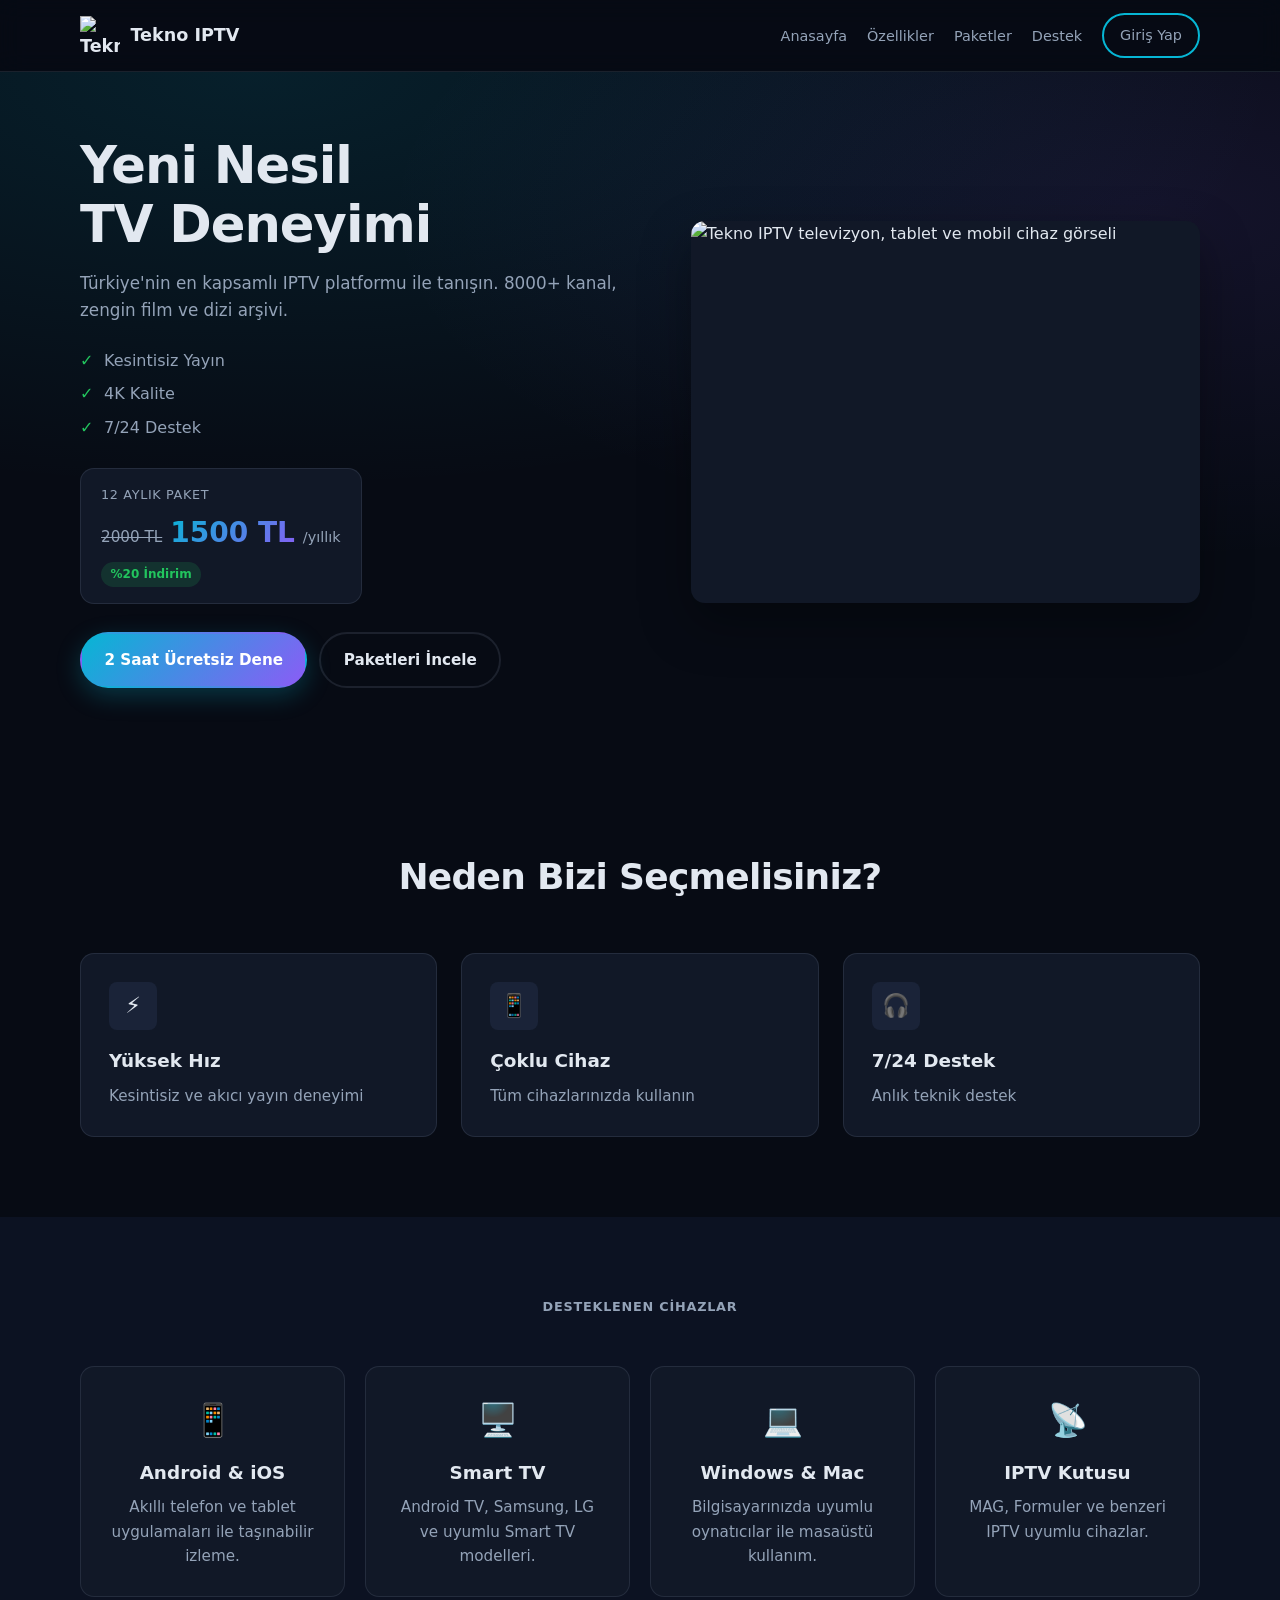
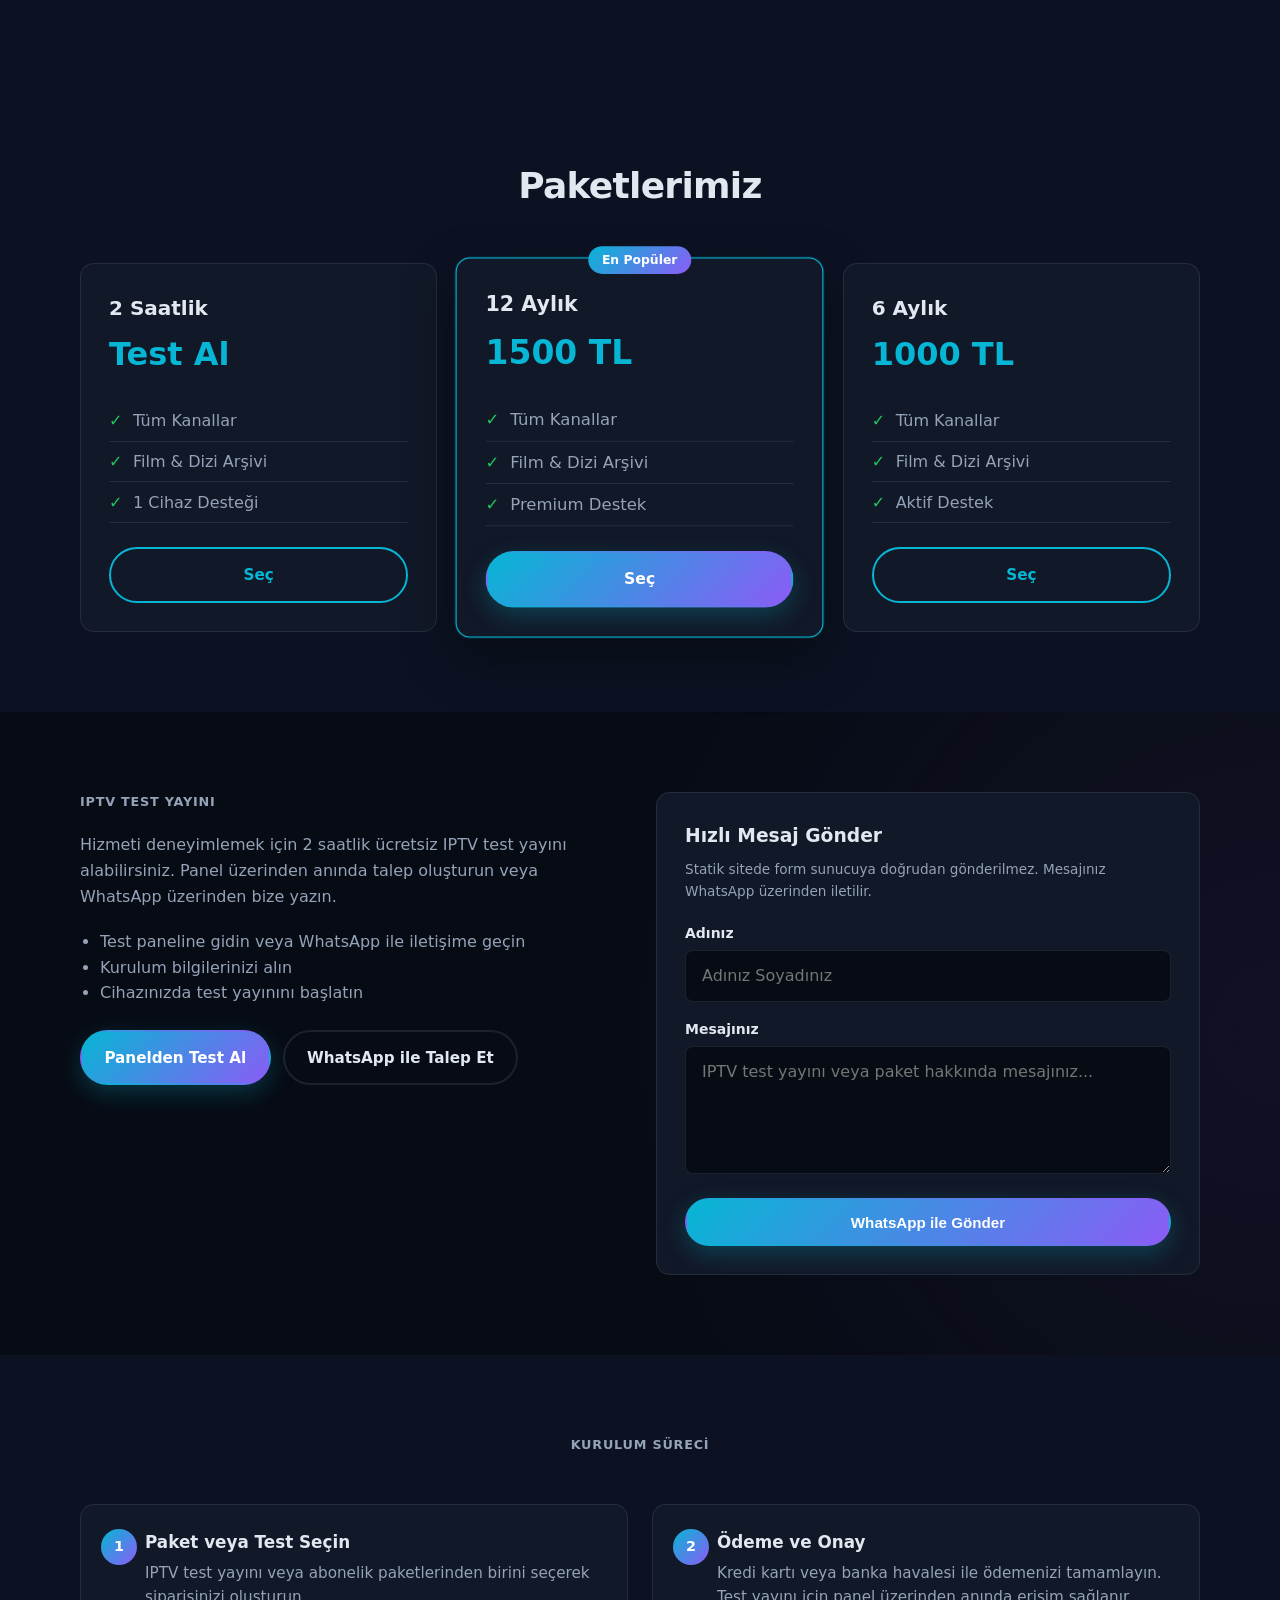
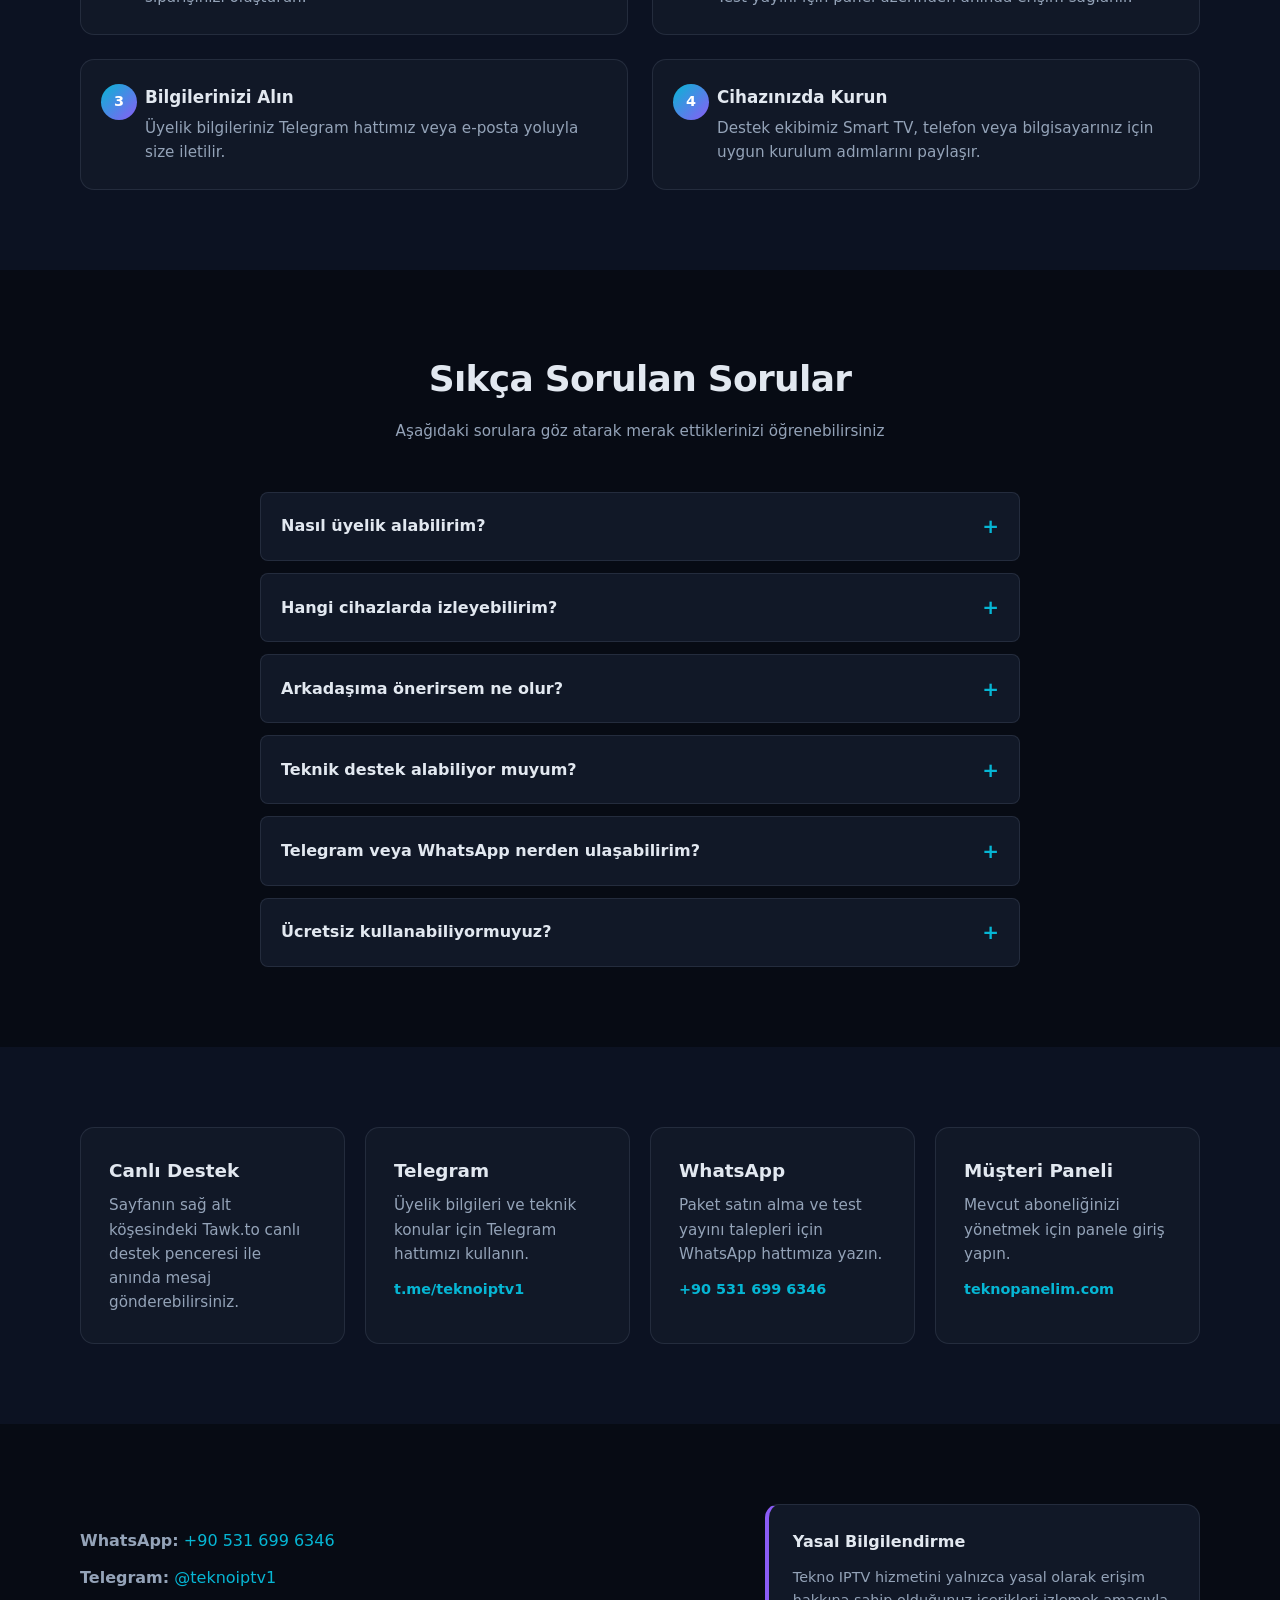
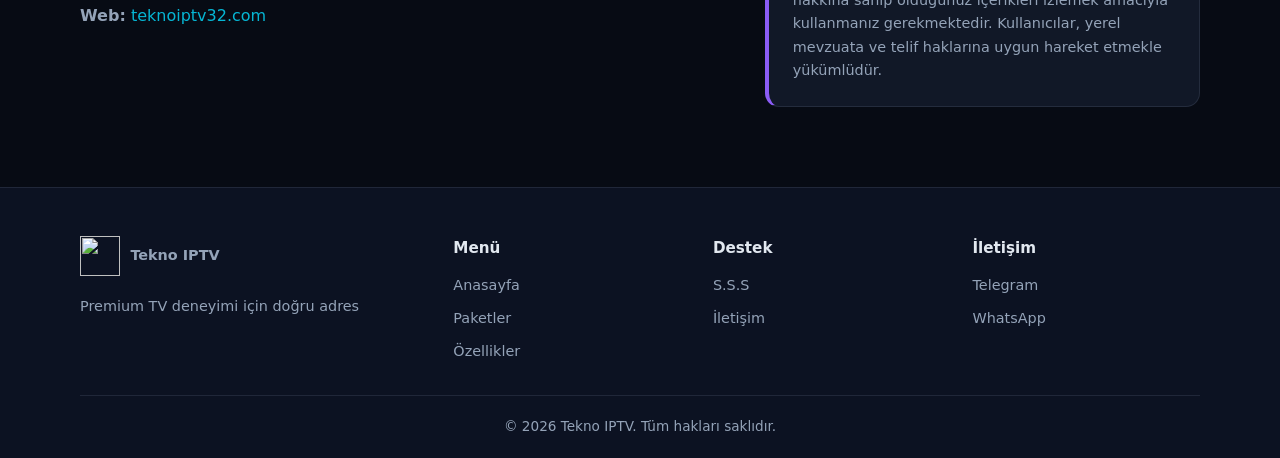
==== commit 03074121: "Add files via upload" ====
--- a/index.html
+++ b/index.html
@@ -26,12 +26,12 @@
   <meta name="twitter:image" content="https://teknoiptv32.com/assets/hero-visual.svg">
 
   <!-- Icons & Manifest -->
-  <link rel="icon" href="/assets/logo.svg" type="image/svg+xml">
-  <link rel="apple-touch-icon" href="/assets/logo.svg">
-  <link rel="manifest" href="/site.webmanifest">
+  <link rel="icon" href="assets/logo.svg" type="image/svg+xml">
+  <link rel="apple-touch-icon" href="assets/logo.svg">
+  <link rel="manifest" href="site.webmanifest">
   <meta name="theme-color" content="#0a0f1e">
 
-  <link rel="stylesheet" href="/style.css">
+  <link rel="stylesheet" href="style.css">
 
   <!-- Google tag (gtag.js) -->
   <script async src="https://www.googletagmanager.com/gtag/js?id=G-4WFCQEBMTZ"></script>
@@ -158,7 +158,7 @@
   <header class="site-header" id="home-top">
     <div class="container header-inner">
       <a href="#home" class="logo" aria-label="Tekno IPTV ana sayfa">
-        <img src="/assets/logo.svg" alt="Tekno IPTV logosu" width="40" height="40">
+        <img src="assets/logo.svg" alt="Tekno IPTV logosu" width="40" height="40">
         <span>Tekno IPTV</span>
       </a>
 
@@ -211,7 +211,7 @@
         </div>
 
         <div class="hero-visual">
-          <img src="/assets/hero-visual.svg" alt="Tekno IPTV televizyon, tablet ve mobil cihaz görseli" width="640" height="480" fetchpriority="high">
+          <img src="assets/hero-visual.svg" alt="Tekno IPTV televizyon, tablet ve mobil cihaz görseli" width="640" height="480" fetchpriority="high">
         </div>
       </div>
     </section>
@@ -477,7 +477,7 @@
     <div class="container footer-grid">
       <div class="footer-brand">
         <a href="#home" class="logo">
-          <img src="/assets/logo.svg" alt="" width="36" height="36" aria-hidden="true">
+          <img src="assets/logo.svg" alt="" width="36" height="36" aria-hidden="true">
           <span>Tekno IPTV</span>
         </a>
         <p>Premium TV deneyimi için doğru adres</p>
@@ -530,6 +530,6 @@
   </script>
   <!--End of Tawk.to Script-->
 
-  <script src="/script.js" defer></script>
+  <script src="script.js" defer></script>
 </body>
 </html>
--- a/style.css
+++ b/style.css
@@ -170,10 +170,24 @@
   color: var(--text);
   font-weight: 700;
   font-size: 1.1rem;
+  flex-shrink: 0;
+}
+
+.logo img {
+  width: 40px;
+  height: 40px;
+  flex-shrink: 0;
 }
 
 .logo:hover {
   color: var(--text);
+}
+
+.main-nav {
+  display: flex;
+  align-items: center;
+  gap: 1.25rem;
+  margin-left: auto;
 }
 
 .main-nav ul {
@@ -183,6 +197,12 @@
   list-style: none;
   margin: 0;
   padding: 0;
+  flex-wrap: nowrap;
+}
+
+.main-nav .btn-outline {
+  flex-shrink: 0;
+  white-space: nowrap;
 }
 
 .main-nav a {
@@ -351,10 +371,18 @@
   gap: 0.75rem;
 }
 
+.hero-visual {
+  min-height: 280px;
+}
+
 .hero-visual img {
+  width: 100%;
+  max-width: 640px;
+  height: auto;
   border-radius: var(--radius);
   box-shadow: var(--shadow);
   animation: float 6s ease-in-out infinite;
+  background: var(--surface);
 }
 
 @keyframes float {
@@ -944,12 +972,26 @@
   }
 }
 
+@media (max-width: 1024px) and (min-width: 769px) {
+  .main-nav ul {
+    gap: 0.25rem 0.75rem;
+  }
+
+  .main-nav a {
+    font-size: 0.82rem;
+  }
+}
+
 @media (max-width: 768px) {
   .nav-toggle {
     display: flex;
   }
 
   .main-nav {
+    display: flex;
+    flex-direction: column;
+    align-items: stretch;
+    margin-left: 0;
     position: fixed;
     inset: var(--header-h) 0 auto 0;
     background: rgba(7, 11, 20, 0.98);
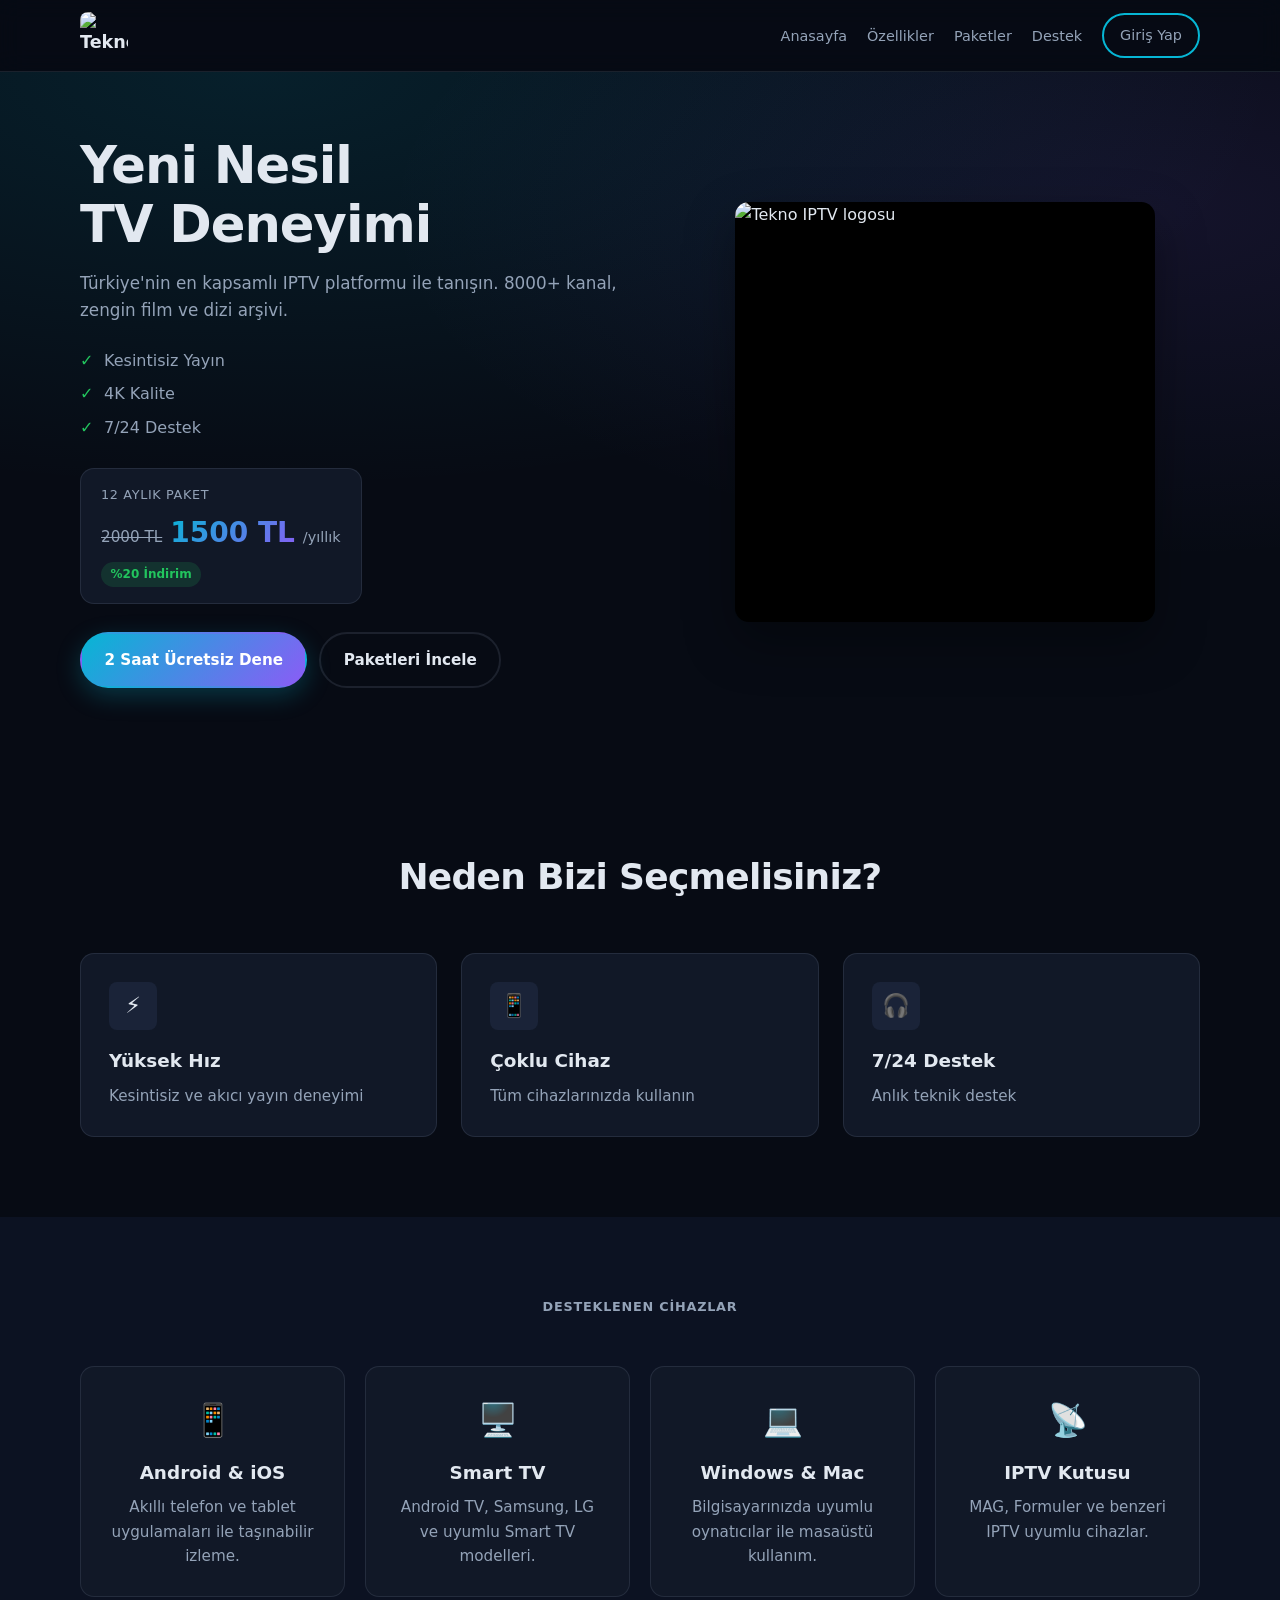
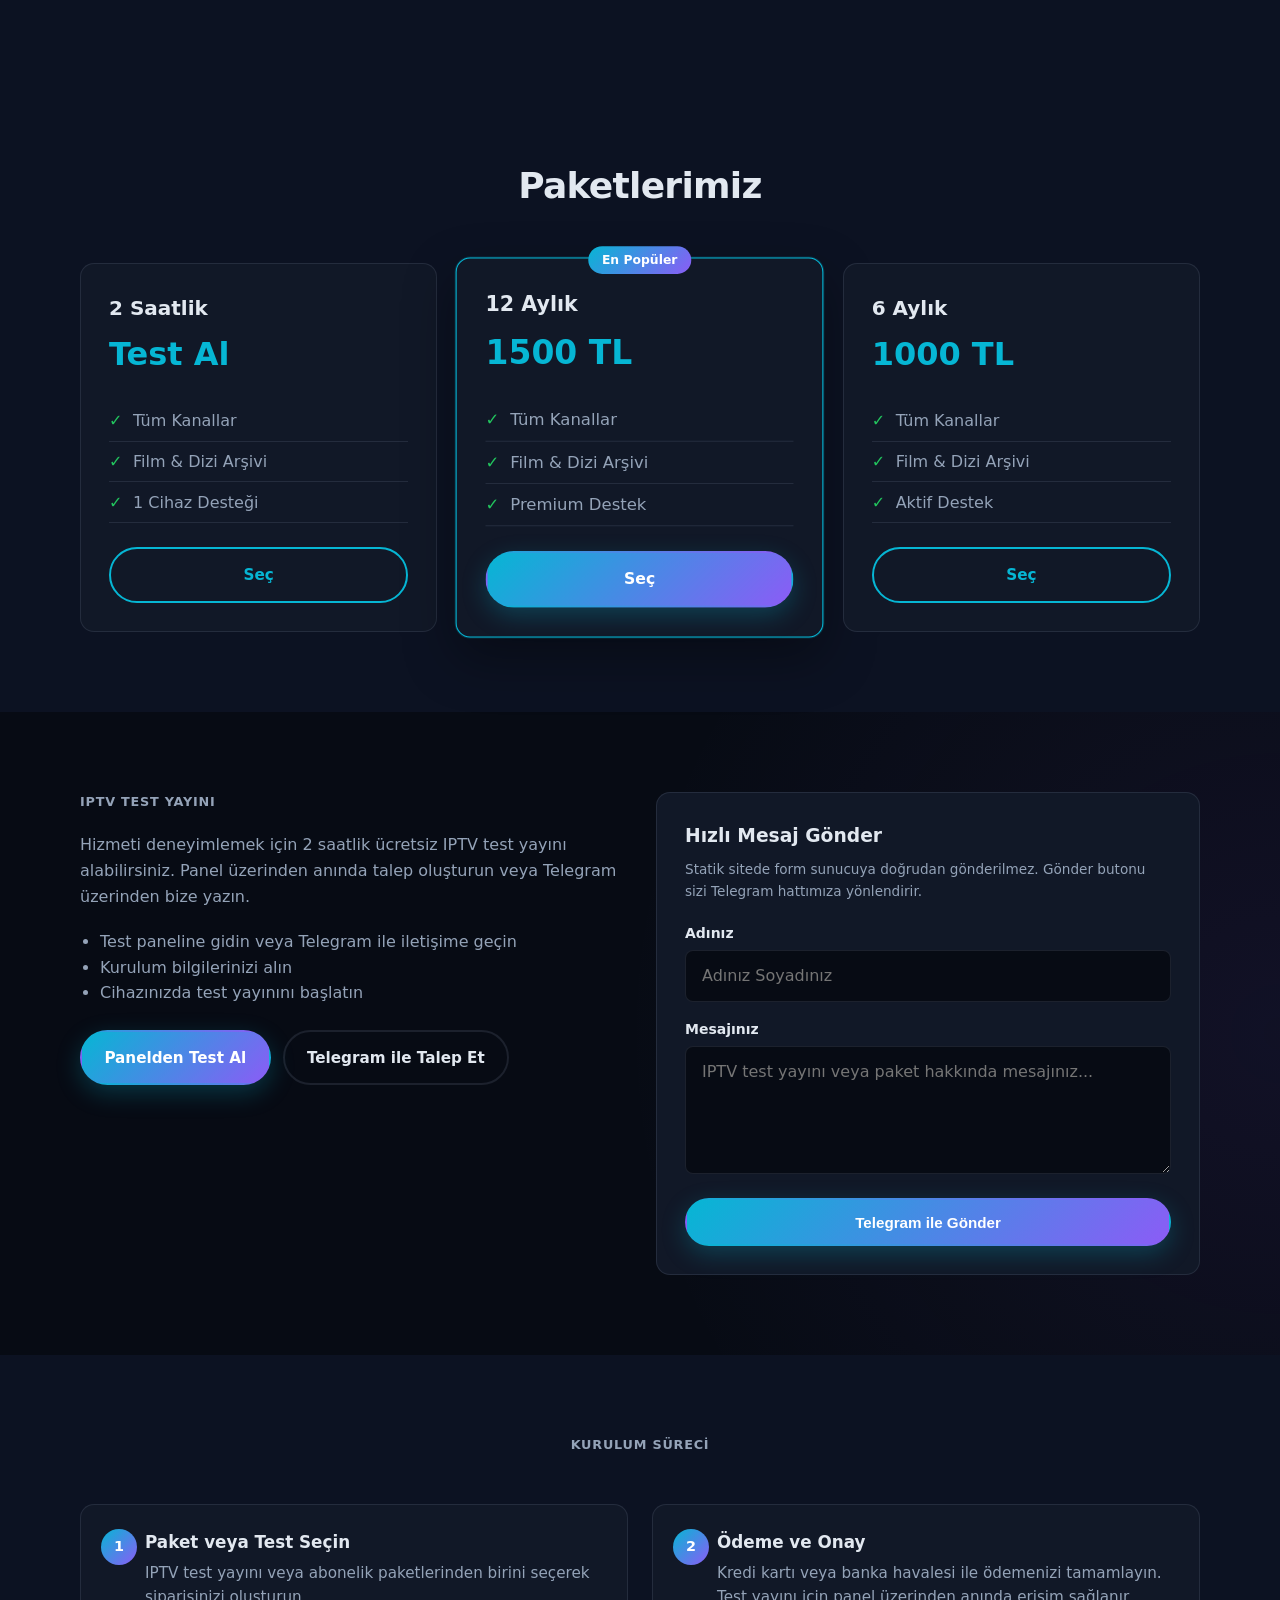
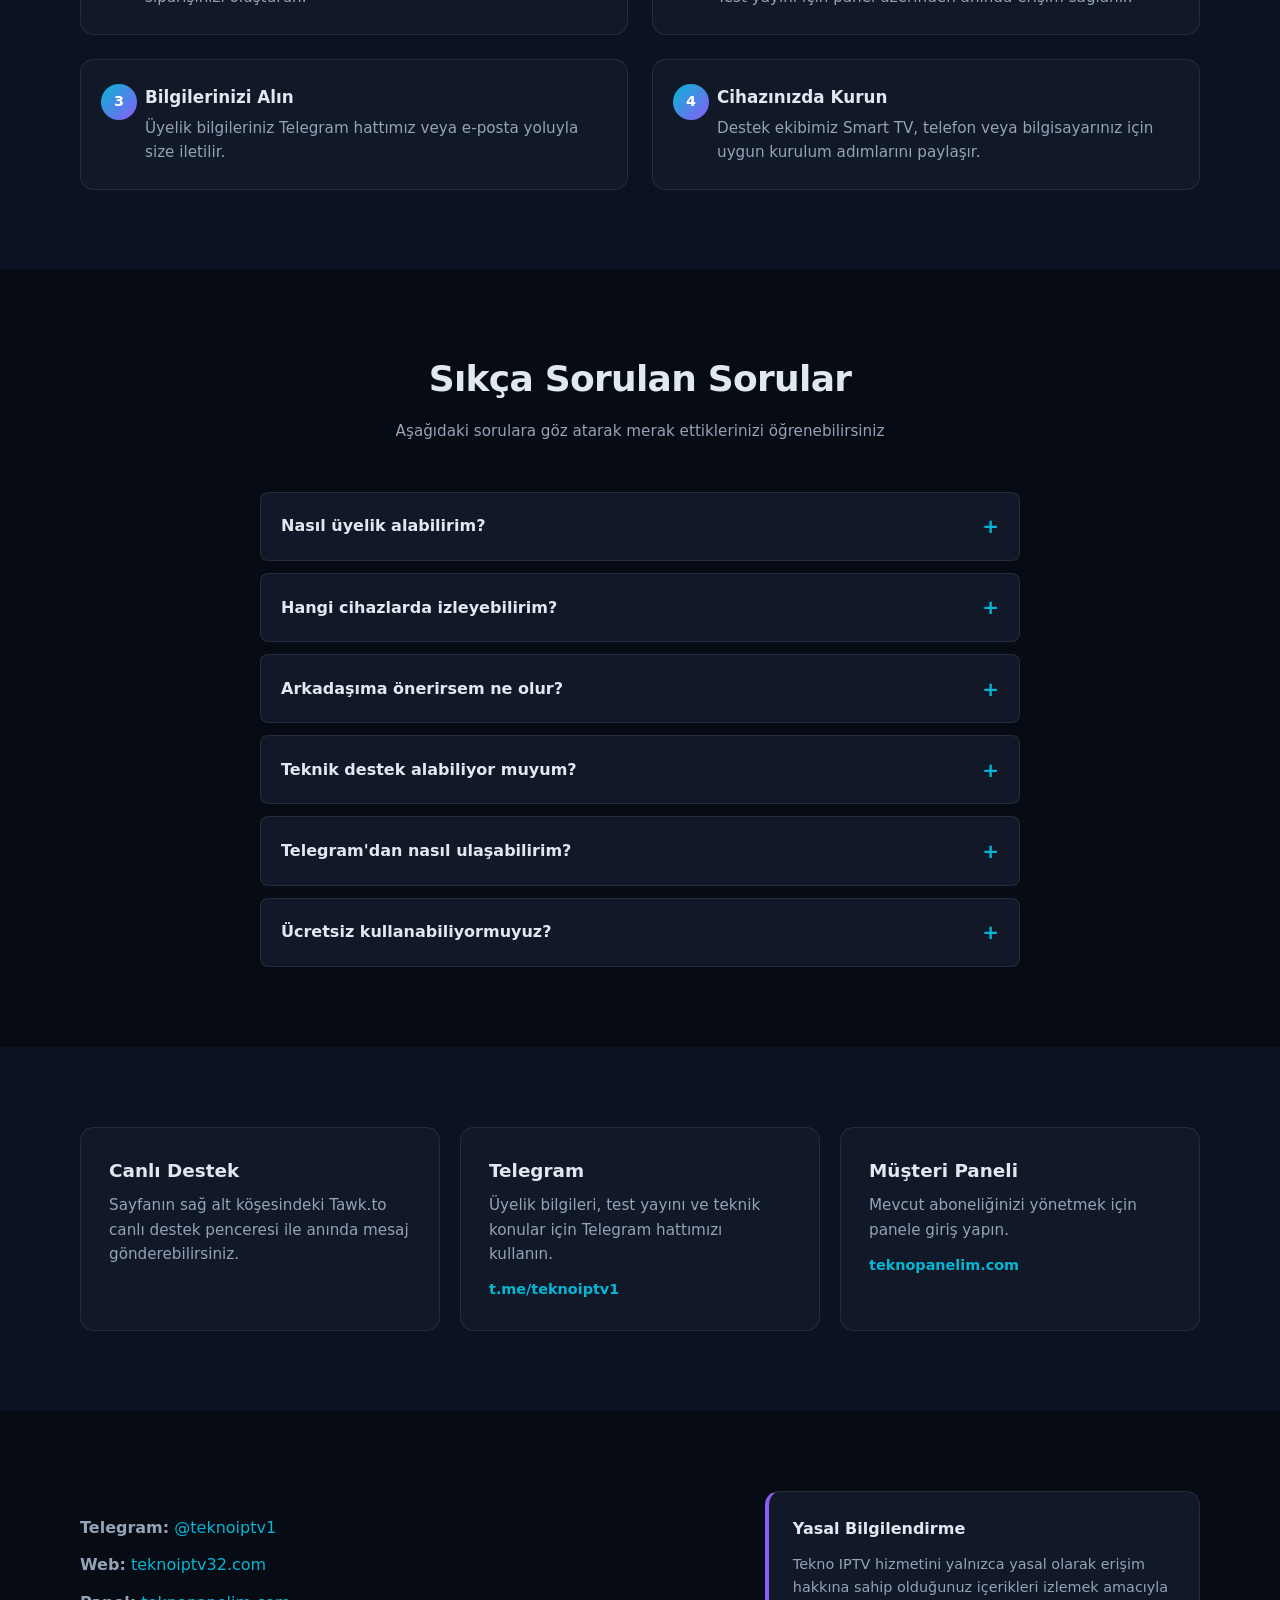
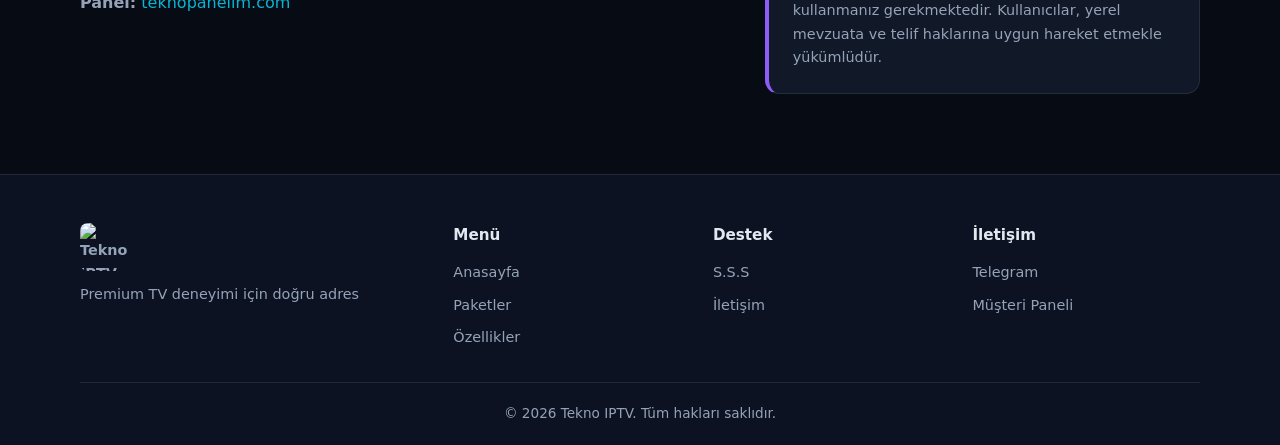
==== commit 528c9a1a: "Add files via upload" ====
--- a/index.html
+++ b/index.html
@@ -17,17 +17,17 @@
   <meta property="og:type" content="website">
   <meta property="og:locale" content="tr_TR">
   <meta property="og:site_name" content="Tekno IPTV">
-  <meta property="og:image" content="https://teknoiptv32.com/assets/hero-visual.svg">
+  <meta property="og:image" content="https://teknoiptv32.com/assets/teknologo2.png">
 
   <!-- Twitter Card -->
   <meta name="twitter:card" content="summary_large_image">
   <meta name="twitter:title" content="Tekno IPTV - Premium TV Deneyimi">
   <meta name="twitter:description" content="Tekno IPTV, Türkiye'nin en kapsamlı IPTV platformu ile tanışın. 8000+ kanal, zengin film ve dizi arşivi.">
-  <meta name="twitter:image" content="https://teknoiptv32.com/assets/hero-visual.svg">
+  <meta name="twitter:image" content="https://teknoiptv32.com/assets/teknologo2.png">
 
   <!-- Icons & Manifest -->
-  <link rel="icon" href="assets/logo.svg" type="image/svg+xml">
-  <link rel="apple-touch-icon" href="assets/logo.svg">
+  <link rel="icon" href="assets/teknologo2.png" type="image/png">
+  <link rel="apple-touch-icon" href="assets/teknologo2.png">
   <link rel="manifest" href="site.webmanifest">
   <meta name="theme-color" content="#0a0f1e">
 
@@ -54,13 +54,7 @@
         "url": "https://teknoiptv32.com/",
         "logo": {
           "@type": "ImageObject",
-          "url": "https://teknoiptv32.com/assets/logo.svg"
-        },
-        "contactPoint": {
-          "@type": "ContactPoint",
-          "telephone": "+90-531-699-6346",
-          "contactType": "customer support",
-          "availableLanguage": "Turkish"
+          "url": "https://teknoiptv32.com/assets/teknologo2.png"
         },
         "sameAs": [
           "https://t.me/teknoiptv1"
@@ -131,10 +125,10 @@
           },
           {
             "@type": "Question",
-            "name": "Telegram veya WhatsApp nerden ulaşabilirim?",
+            "name": "Telegram'dan nasıl ulaşabilirim?",
             "acceptedAnswer": {
               "@type": "Answer",
-              "text": "Aşağıdaki iletişim bölümündeki bağlantıları kullanarak Telegram veya WhatsApp üzerinden ulaşabilirsiniz."
+              "text": "Aşağıdaki iletişim bölümündeki Telegram bağlantısını kullanarak bize ulaşabilirsiniz: https://t.me/teknoiptv1"
             }
           },
           {
@@ -158,8 +152,7 @@
   <header class="site-header" id="home-top">
     <div class="container header-inner">
       <a href="#home" class="logo" aria-label="Tekno IPTV ana sayfa">
-        <img src="assets/logo.svg" alt="Tekno IPTV logosu" width="40" height="40">
-        <span>Tekno IPTV</span>
+        <img src="assets/teknologo2.png" alt="Tekno IPTV" width="48" height="48">
       </a>
 
       <button class="nav-toggle" type="button" aria-expanded="false" aria-controls="main-nav" aria-label="Menüyü aç">
@@ -211,7 +204,7 @@
         </div>
 
         <div class="hero-visual">
-          <img src="assets/hero-visual.svg" alt="Tekno IPTV televizyon, tablet ve mobil cihaz görseli" width="640" height="480" fetchpriority="high">
+          <img src="assets/teknologo2.png" alt="Tekno IPTV logosu" width="480" height="480" fetchpriority="high">
         </div>
       </div>
     </section>
@@ -328,28 +321,28 @@
       <div class="container test-inner">
         <div class="test-content">
           <p class="section-eyebrow">IPTV test yayını</p>
-          <p>Hizmeti deneyimlemek için 2 saatlik ücretsiz IPTV test yayını alabilirsiniz. Panel üzerinden anında talep oluşturun veya WhatsApp üzerinden bize yazın.</p>
+          <p>Hizmeti deneyimlemek için 2 saatlik ücretsiz IPTV test yayını alabilirsiniz. Panel üzerinden anında talep oluşturun veya Telegram üzerinden bize yazın.</p>
           <ul class="test-steps">
-            <li>Test paneline gidin veya WhatsApp ile iletişime geçin</li>
+            <li>Test paneline gidin veya Telegram ile iletişime geçin</li>
             <li>Kurulum bilgilerinizi alın</li>
             <li>Cihazınızda test yayınını başlatın</li>
           </ul>
           <div class="test-actions">
             <a href="https://teknopanelim.com/buying/test" class="btn btn-primary" rel="noopener noreferrer">Panelden Test Al</a>
-            <a href="https://api.whatsapp.com/send/?phone=905316996346&amp;text=Merhaba%2C%20IPTV%20test%20yay%C4%B1n%C4%B1%20almak%20istiyorum&amp;type=phone_number&amp;app_absent=0" class="btn btn-secondary" rel="noopener noreferrer" target="_blank">WhatsApp ile Talep Et</a>
+            <a href="https://t.me/teknoiptv1" class="btn btn-secondary" rel="noopener noreferrer" target="_blank">Telegram ile Talep Et</a>
           </div>
         </div>
         <div class="test-form-card">
           <h3>Hızlı Mesaj Gönder</h3>
-          <p class="form-note">Statik sitede form sunucuya doğrudan gönderilmez. Mesajınız WhatsApp üzerinden iletilir.</p>
-          <form id="whatsapp-form" class="contact-form" novalidate>
-            <label for="wa-name">Adınız</label>
-            <input type="text" id="wa-name" name="name" placeholder="Adınız Soyadınız" autocomplete="name">
-
-            <label for="wa-message">Mesajınız</label>
-            <textarea id="wa-message" name="message" rows="4" placeholder="IPTV test yayını veya paket hakkında mesajınız..."></textarea>
-
-            <button type="submit" class="btn btn-primary btn-block">WhatsApp ile Gönder</button>
+          <p class="form-note">Statik sitede form sunucuya doğrudan gönderilmez. Gönder butonu sizi Telegram hattımıza yönlendirir.</p>
+          <form id="telegram-form" class="contact-form" novalidate>
+            <label for="tg-name">Adınız</label>
+            <input type="text" id="tg-name" name="name" placeholder="Adınız Soyadınız" autocomplete="name">
+
+            <label for="tg-message">Mesajınız</label>
+            <textarea id="tg-message" name="message" rows="4" placeholder="IPTV test yayını veya paket hakkında mesajınız..."></textarea>
+
+            <button type="submit" class="btn btn-primary btn-block">Telegram ile Gönder</button>
           </form>
         </div>
       </div>
@@ -407,8 +400,8 @@
             <p>7/24 Telegram üzerinden teknik destek ekibimize ulaşabilirsiniz.</p>
           </details>
           <details class="faq-item">
-            <summary>Telegram veya WhatsApp nerden ulaşabilirim?</summary>
-            <p>Aşağıdaki "iletişim" bölümündeki bağlantıları kullanarak Telegram veya WhatsApp üzerinden ulaşabilirsiniz.</p>
+            <summary>Telegram'dan nasıl ulaşabilirim?</summary>
+            <p>İletişim bölümündeki Telegram bağlantısını kullanarak bize ulaşabilirsiniz: <a href="https://t.me/teknoiptv1" rel="noopener noreferrer" target="_blank">t.me/teknoiptv1</a></p>
           </details>
           <details class="faq-item">
             <summary>Ücretsiz kullanabiliyormuyuz?</summary>
@@ -421,20 +414,15 @@
     <!-- Support -->
     <section class="section section-alt" id="destek" aria-label="Müşteri desteği">
       <div class="container">
-        <div class="support-grid">
+        <div class="support-grid support-grid-3">
           <article class="support-card">
             <h3>Canlı Destek</h3>
             <p>Sayfanın sağ alt köşesindeki Tawk.to canlı destek penceresi ile anında mesaj gönderebilirsiniz.</p>
           </article>
           <article class="support-card">
             <h3>Telegram</h3>
-            <p>Üyelik bilgileri ve teknik konular için Telegram hattımızı kullanın.</p>
+            <p>Üyelik bilgileri, test yayını ve teknik konular için Telegram hattımızı kullanın.</p>
             <a href="https://t.me/teknoiptv1" class="link-arrow" rel="noopener noreferrer" target="_blank">t.me/teknoiptv1</a>
-          </article>
-          <article class="support-card">
-            <h3>WhatsApp</h3>
-            <p>Paket satın alma ve test yayını talepleri için WhatsApp hattımıza yazın.</p>
-            <a href="https://api.whatsapp.com/send/?phone=905316996346&amp;text=Merhaba+paket+almak+istiyorum&amp;type=phone_number&amp;app_absent=0" class="link-arrow" rel="noopener noreferrer" target="_blank">+90 531 699 6346</a>
           </article>
           <article class="support-card">
             <h3>Müşteri Paneli</h3>
@@ -450,10 +438,6 @@
       <div class="container contact-grid">
         <div>
           <ul class="contact-list">
-            <li>
-              <strong>WhatsApp:</strong>
-              <a href="https://api.whatsapp.com/send/?phone=905316996346&amp;text=Merhaba+paket+almak+istiyorum&amp;type=phone_number&amp;app_absent=0" rel="noopener noreferrer" target="_blank">+90 531 699 6346</a>
-            </li>
             <li>
               <strong>Telegram:</strong>
               <a href="https://t.me/teknoiptv1" rel="noopener noreferrer" target="_blank">@teknoiptv1</a>
@@ -462,6 +446,10 @@
               <strong>Web:</strong>
               <a href="https://teknoiptv32.com/">teknoiptv32.com</a>
             </li>
+            <li>
+              <strong>Panel:</strong>
+              <a href="https://teknopanelim.com/" rel="noopener noreferrer" target="_blank">teknopanelim.com</a>
+            </li>
           </ul>
         </div>
         <aside class="legal-notice">
@@ -477,8 +465,7 @@
     <div class="container footer-grid">
       <div class="footer-brand">
         <a href="#home" class="logo">
-          <img src="assets/logo.svg" alt="" width="36" height="36" aria-hidden="true">
-          <span>Tekno IPTV</span>
+          <img src="assets/teknologo2.png" alt="Tekno IPTV" width="48" height="48">
         </a>
         <p>Premium TV deneyimi için doğru adres</p>
       </div>
@@ -501,7 +488,7 @@
         <h4>İletişim</h4>
         <ul>
           <li><a href="https://t.me/teknoiptv1" rel="noopener noreferrer" target="_blank">Telegram</a></li>
-          <li><a href="https://api.whatsapp.com/send/?phone=905316996346&amp;text=Merhaba+paket+almak+istiyorum&amp;type=phone_number&amp;app_absent=0" rel="noopener noreferrer" target="_blank">WhatsApp</a></li>
+          <li><a href="https://teknopanelim.com/" rel="noopener noreferrer" target="_blank">Müşteri Paneli</a></li>
         </ul>
       </nav>
     </div>
@@ -513,7 +500,7 @@
   <!-- Mobile sticky CTA -->
   <div class="mobile-sticky" aria-label="Hızlı işlemler">
     <a href="https://teknopanelim.com/buying/test" class="sticky-btn sticky-test" rel="noopener noreferrer">Test Al</a>
-    <a href="https://api.whatsapp.com/send/?phone=905316996346&amp;text=Merhaba+paket+almak+istiyorum&amp;type=phone_number&amp;app_absent=0" class="sticky-btn sticky-wa" rel="noopener noreferrer" target="_blank" aria-label="WhatsApp ile iletişim">WhatsApp</a>
+    <a href="https://t.me/teknoiptv1" class="sticky-btn sticky-tg" rel="noopener noreferrer" target="_blank" aria-label="Telegram ile iletişim">Telegram</a>
   </div>
 
   <!--Start of Tawk.to Script-->
--- a/style.css
+++ b/style.css
@@ -174,9 +174,11 @@
 }
 
 .logo img {
-  width: 40px;
-  height: 40px;
+  width: 48px;
+  height: 48px;
   flex-shrink: 0;
+  border-radius: 8px;
+  object-fit: contain;
 }
 
 .logo:hover {
@@ -373,16 +375,18 @@
 
 .hero-visual {
   min-height: 280px;
+  display: flex;
+  align-items: center;
+  justify-content: center;
 }
 
 .hero-visual img {
-  width: 100%;
-  max-width: 640px;
+  width: min(100%, 420px);
   height: auto;
   border-radius: var(--radius);
   box-shadow: var(--shadow);
   animation: float 6s ease-in-out infinite;
-  background: var(--surface);
+  background: #000;
 }
 
 @keyframes float {
@@ -771,6 +775,10 @@
   display: grid;
   grid-template-columns: repeat(4, 1fr);
   gap: 1.25rem;
+}
+
+.support-grid-3 {
+  grid-template-columns: repeat(3, 1fr);
 }
 
 .link-arrow {
@@ -925,12 +933,12 @@
   border: 1px solid var(--border);
 }
 
-.sticky-wa {
-  background: #25d366;
+.sticky-tg {
+  background: #229ed9;
   color: #fff;
 }
 
-.sticky-wa:hover {
+.sticky-tg:hover {
   color: #fff;
 }
 
@@ -944,7 +952,8 @@
 
   .card-grid-3,
   .package-grid,
-  .support-grid {
+  .support-grid,
+  .support-grid-3 {
     grid-template-columns: 1fr;
   }
 
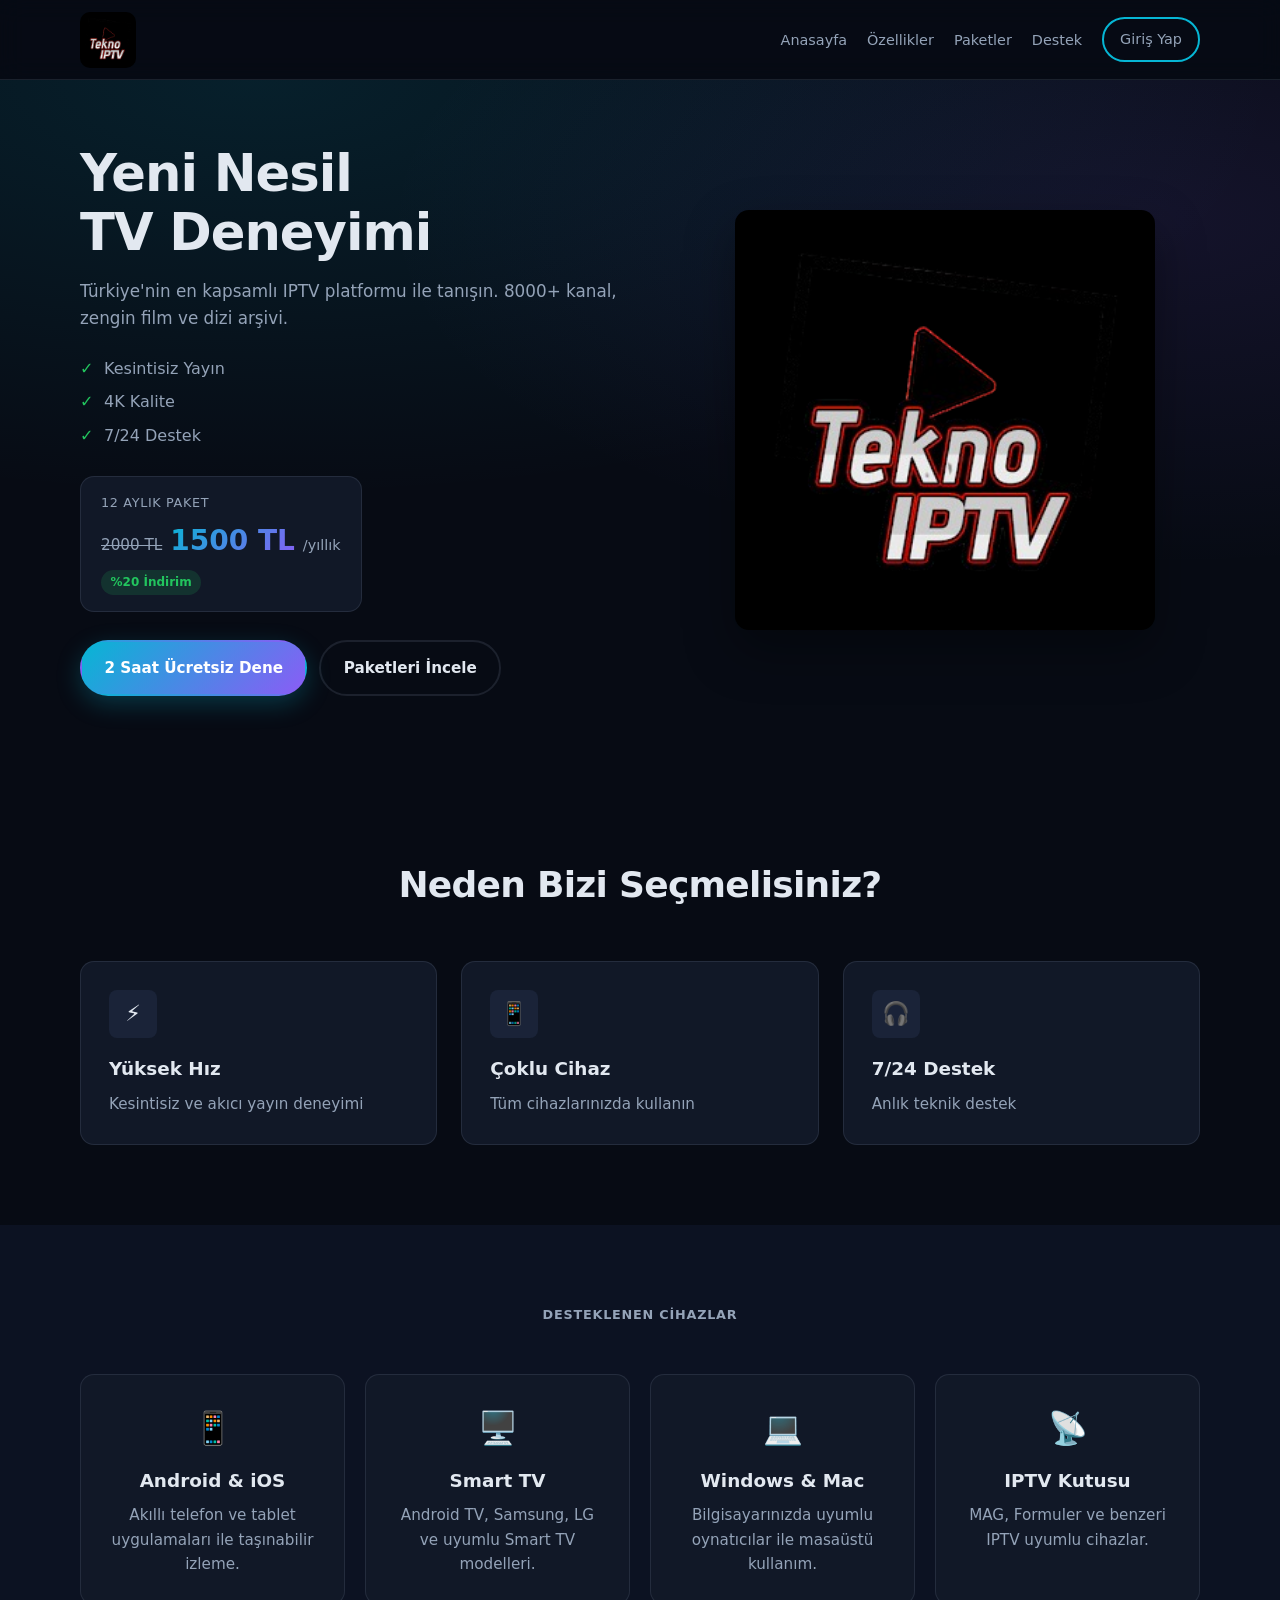
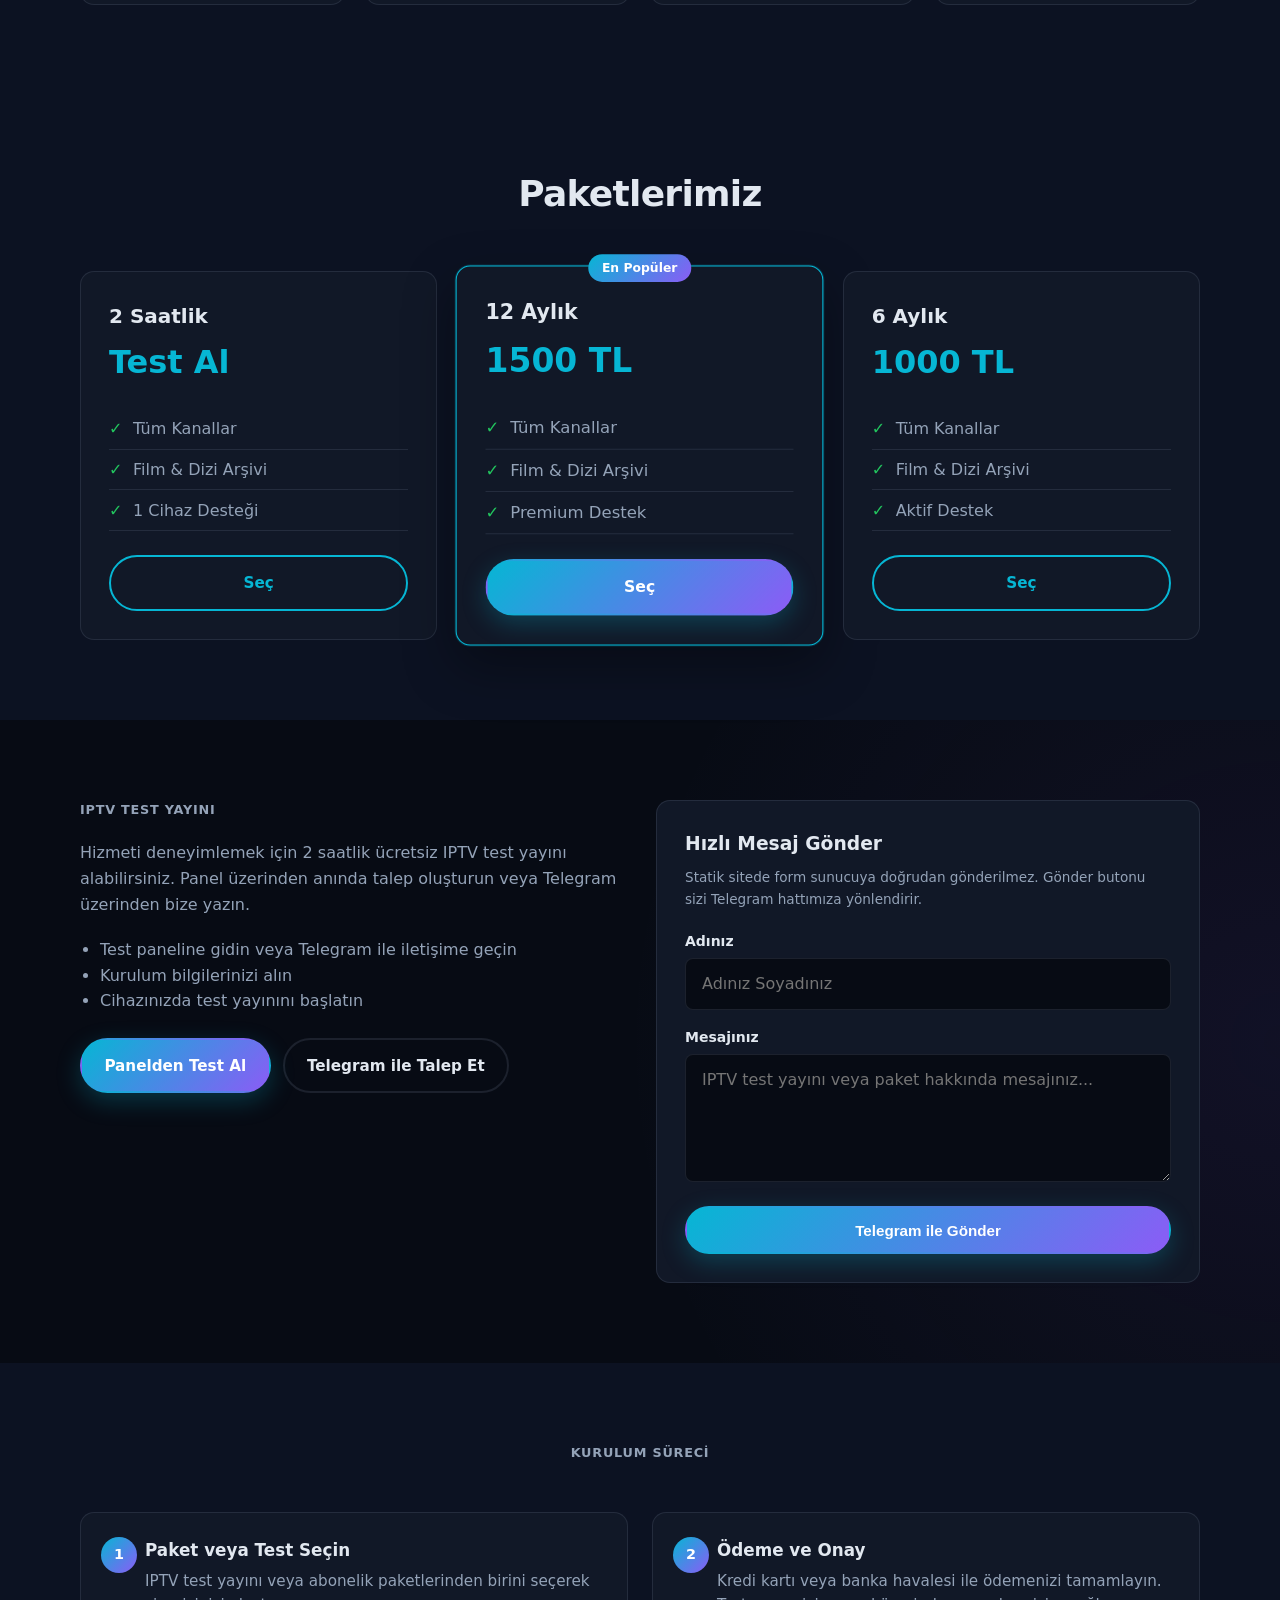
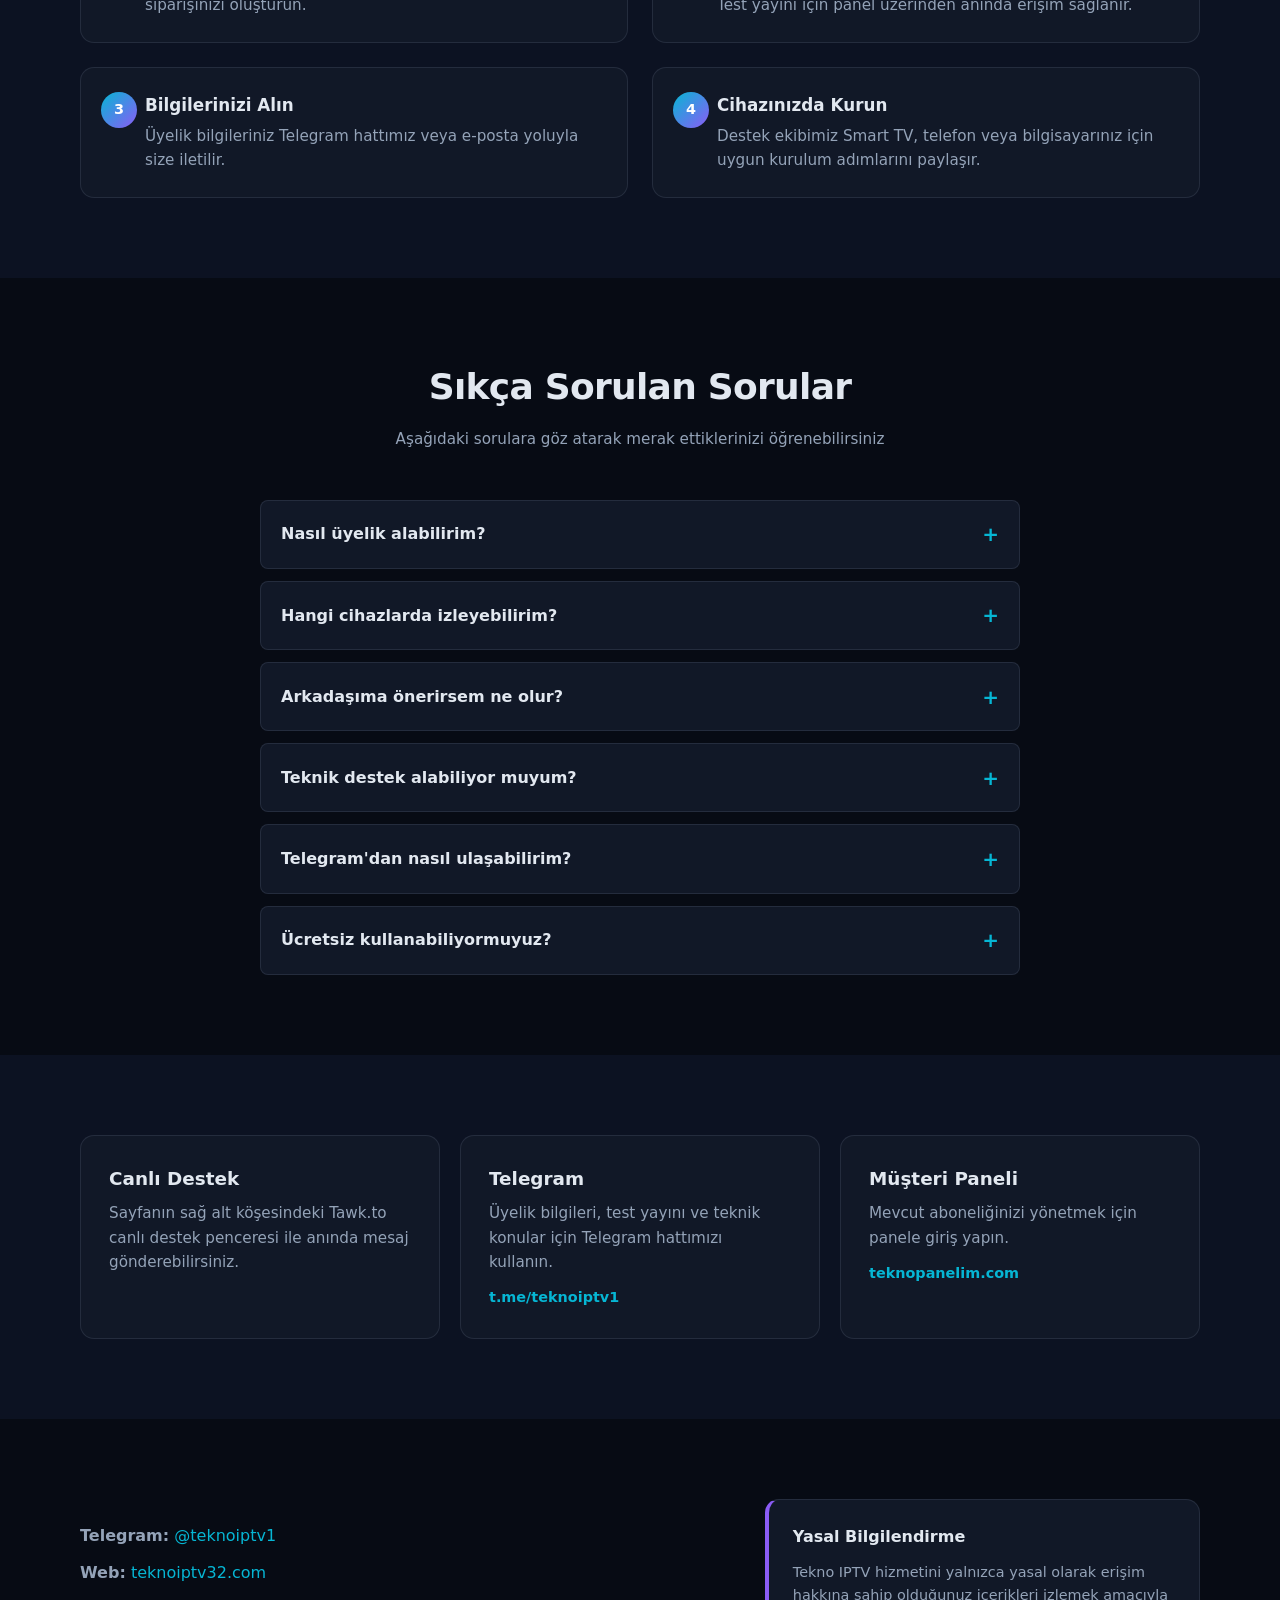
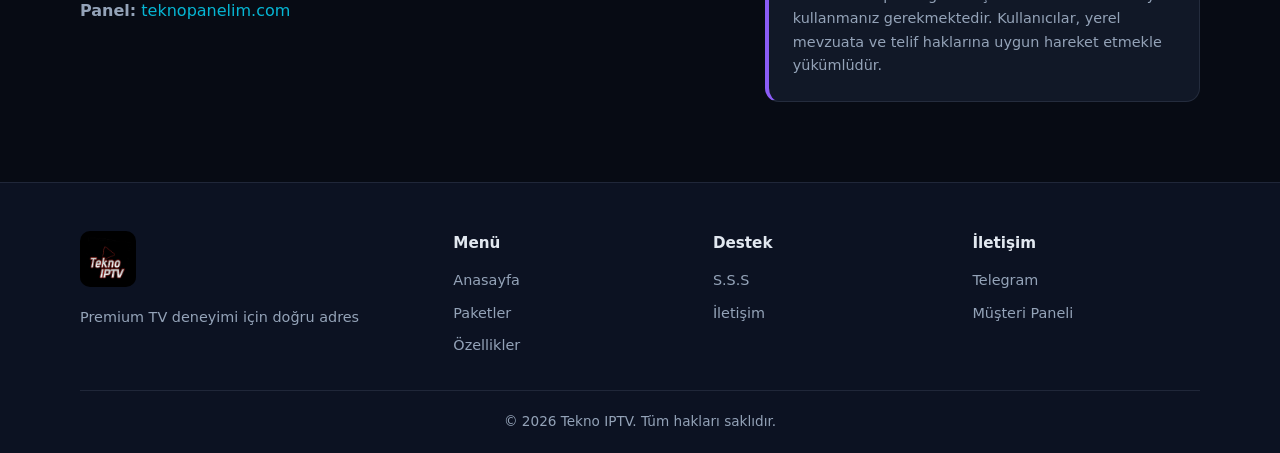
==== commit beda452c: "Add files via upload" ====
--- a/index.html
+++ b/index.html
@@ -17,17 +17,17 @@
   <meta property="og:type" content="website">
   <meta property="og:locale" content="tr_TR">
   <meta property="og:site_name" content="Tekno IPTV">
-  <meta property="og:image" content="https://teknoiptv32.com/assets/teknologo2.png">
+  <meta property="og:image" content="https://teknoiptv32.com/logo.png">
 
   <!-- Twitter Card -->
   <meta name="twitter:card" content="summary_large_image">
   <meta name="twitter:title" content="Tekno IPTV - Premium TV Deneyimi">
   <meta name="twitter:description" content="Tekno IPTV, Türkiye'nin en kapsamlı IPTV platformu ile tanışın. 8000+ kanal, zengin film ve dizi arşivi.">
-  <meta name="twitter:image" content="https://teknoiptv32.com/assets/teknologo2.png">
+  <meta name="twitter:image" content="https://teknoiptv32.com/logo.png">
 
   <!-- Icons & Manifest -->
-  <link rel="icon" href="assets/teknologo2.png" type="image/png">
-  <link rel="apple-touch-icon" href="assets/teknologo2.png">
+  <link rel="icon" href="logo.png" type="image/png">
+  <link rel="apple-touch-icon" href="logo.png">
   <link rel="manifest" href="site.webmanifest">
   <meta name="theme-color" content="#0a0f1e">
 
@@ -54,7 +54,7 @@
         "url": "https://teknoiptv32.com/",
         "logo": {
           "@type": "ImageObject",
-          "url": "https://teknoiptv32.com/assets/teknologo2.png"
+          "url": "https://teknoiptv32.com/logo.png"
         },
         "sameAs": [
           "https://t.me/teknoiptv1"
@@ -152,7 +152,7 @@
   <header class="site-header" id="home-top">
     <div class="container header-inner">
       <a href="#home" class="logo" aria-label="Tekno IPTV ana sayfa">
-        <img src="assets/teknologo2.png" alt="Tekno IPTV" width="48" height="48">
+        <img src="logo.png" alt="Tekno IPTV" width="56" height="56">
       </a>
 
       <button class="nav-toggle" type="button" aria-expanded="false" aria-controls="main-nav" aria-label="Menüyü aç">
@@ -204,7 +204,7 @@
         </div>
 
         <div class="hero-visual">
-          <img src="assets/teknologo2.png" alt="Tekno IPTV logosu" width="480" height="480" fetchpriority="high">
+          <img src="logo.png" alt="Tekno IPTV logosu" width="480" height="480" fetchpriority="high">
         </div>
       </div>
     </section>
@@ -465,7 +465,7 @@
     <div class="container footer-grid">
       <div class="footer-brand">
         <a href="#home" class="logo">
-          <img src="assets/teknologo2.png" alt="Tekno IPTV" width="48" height="48">
+          <img src="logo.png" alt="Tekno IPTV" width="56" height="56">
         </a>
         <p>Premium TV deneyimi için doğru adres</p>
       </div>
--- a/style.css
+++ b/style.css
@@ -14,7 +14,7 @@
   --border: rgba(148, 163, 184, 0.15);
   --radius: 14px;
   --radius-sm: 8px;
-  --header-h: 72px;
+  --header-h: 80px;
   --container: min(1120px, 92vw);
   --transition: 0.25s ease;
   --shadow: 0 20px 50px rgba(0, 0, 0, 0.35);
@@ -174,11 +174,12 @@
 }
 
 .logo img {
-  width: 48px;
-  height: 48px;
+  width: 56px;
+  height: 56px;
   flex-shrink: 0;
-  border-radius: 8px;
+  border-radius: 10px;
   object-fit: contain;
+  background: #000;
 }
 
 .logo:hover {
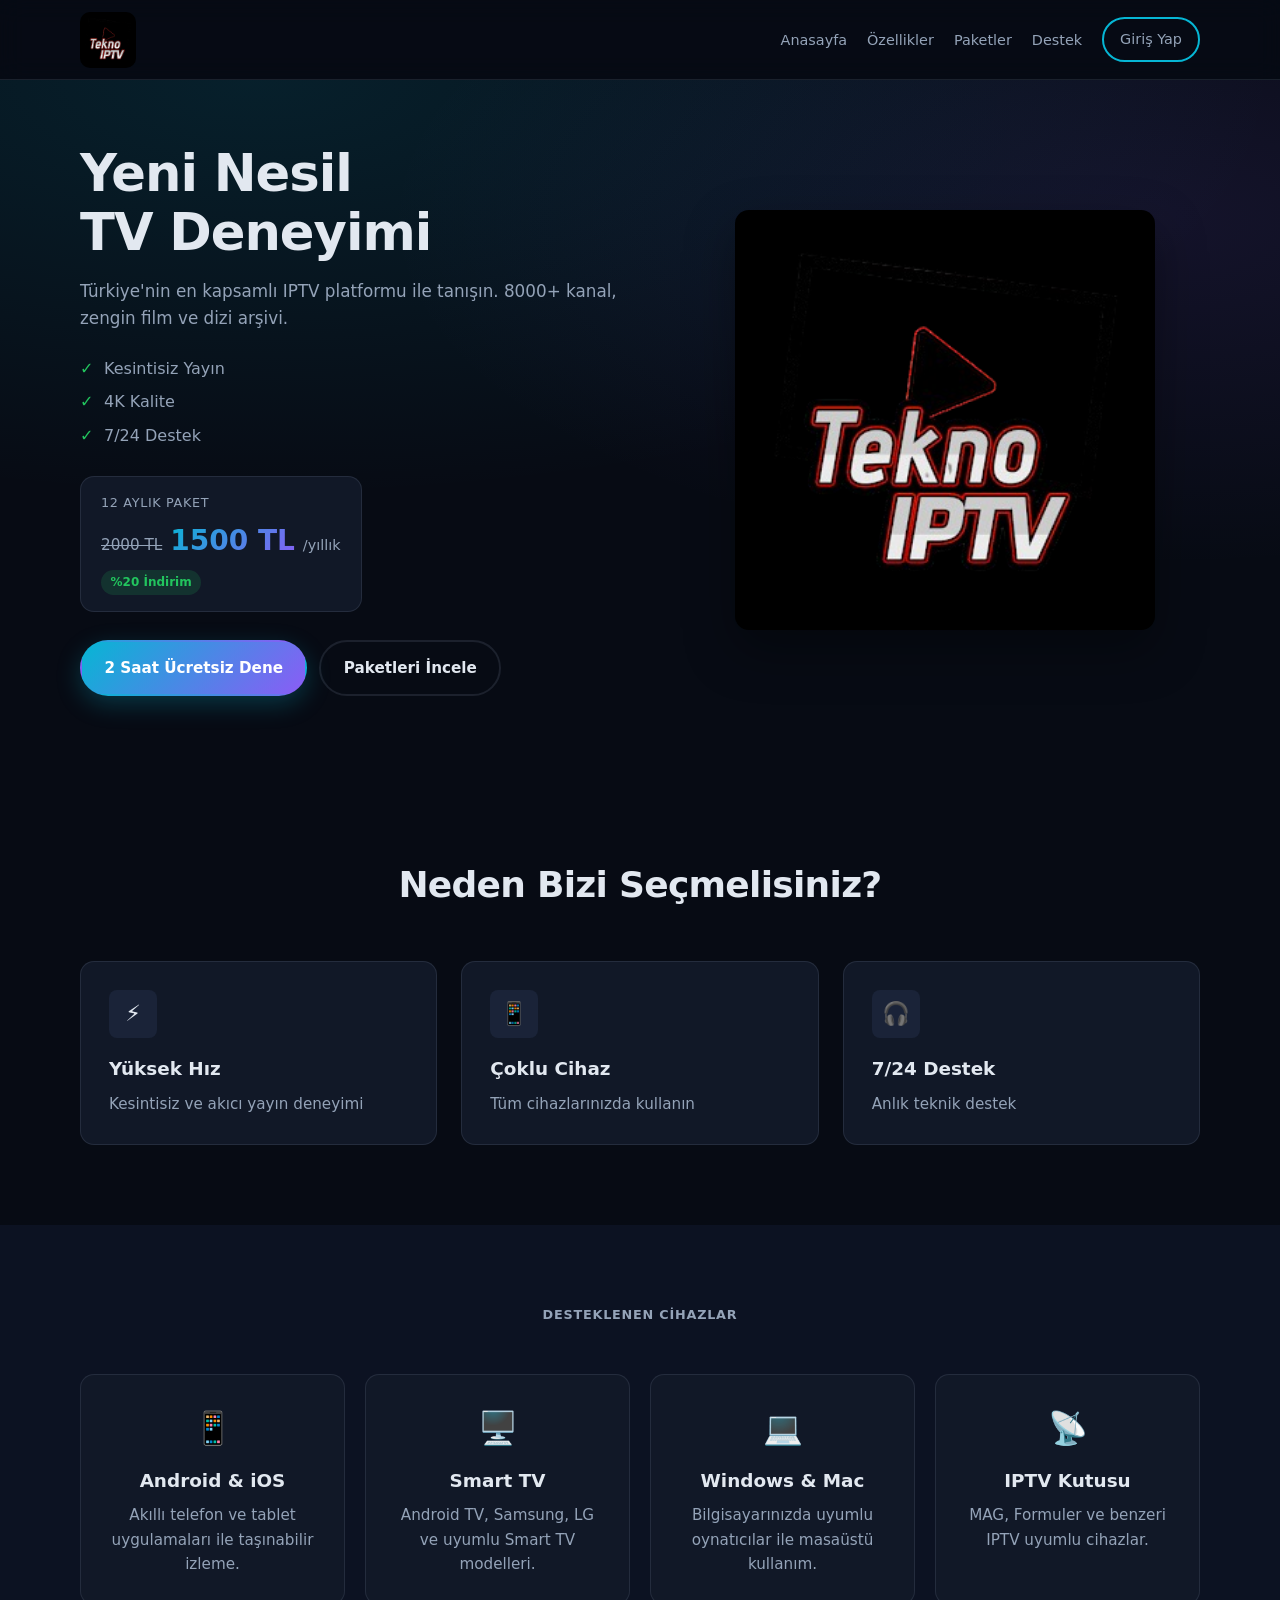
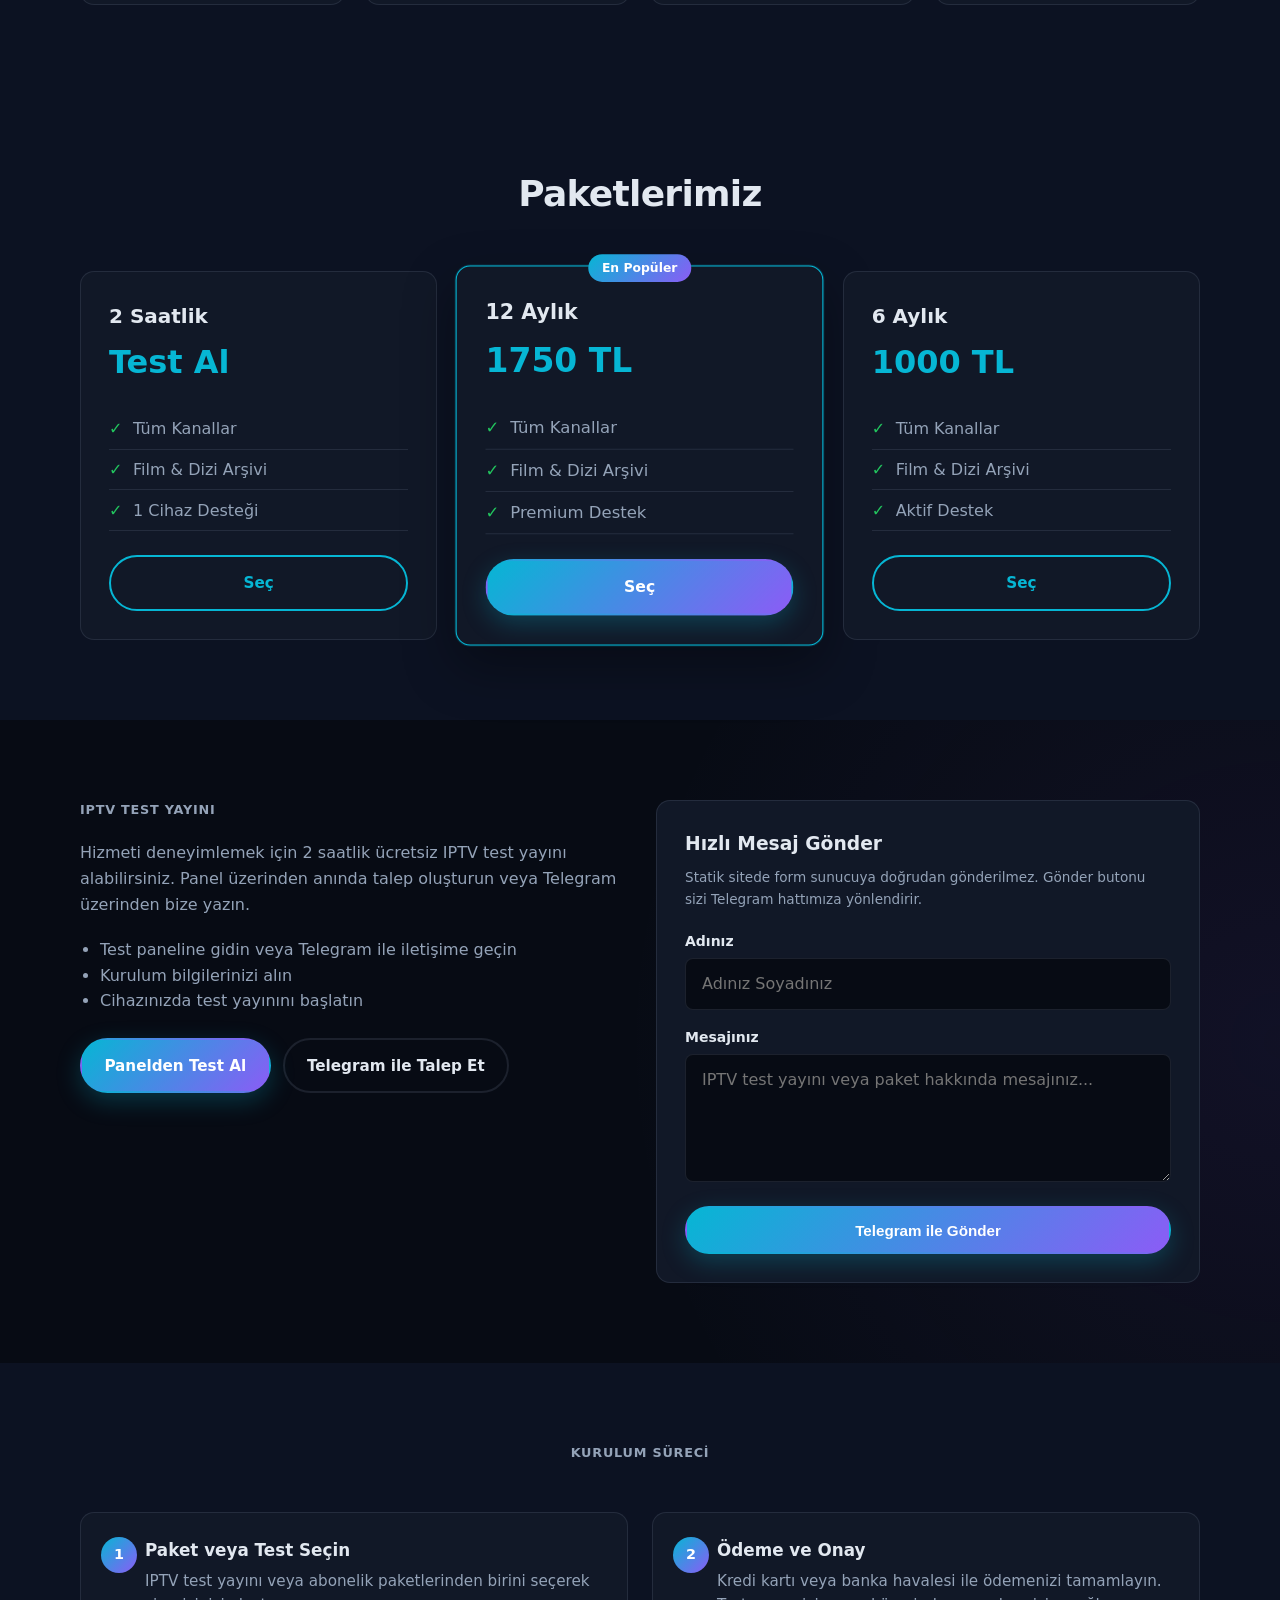
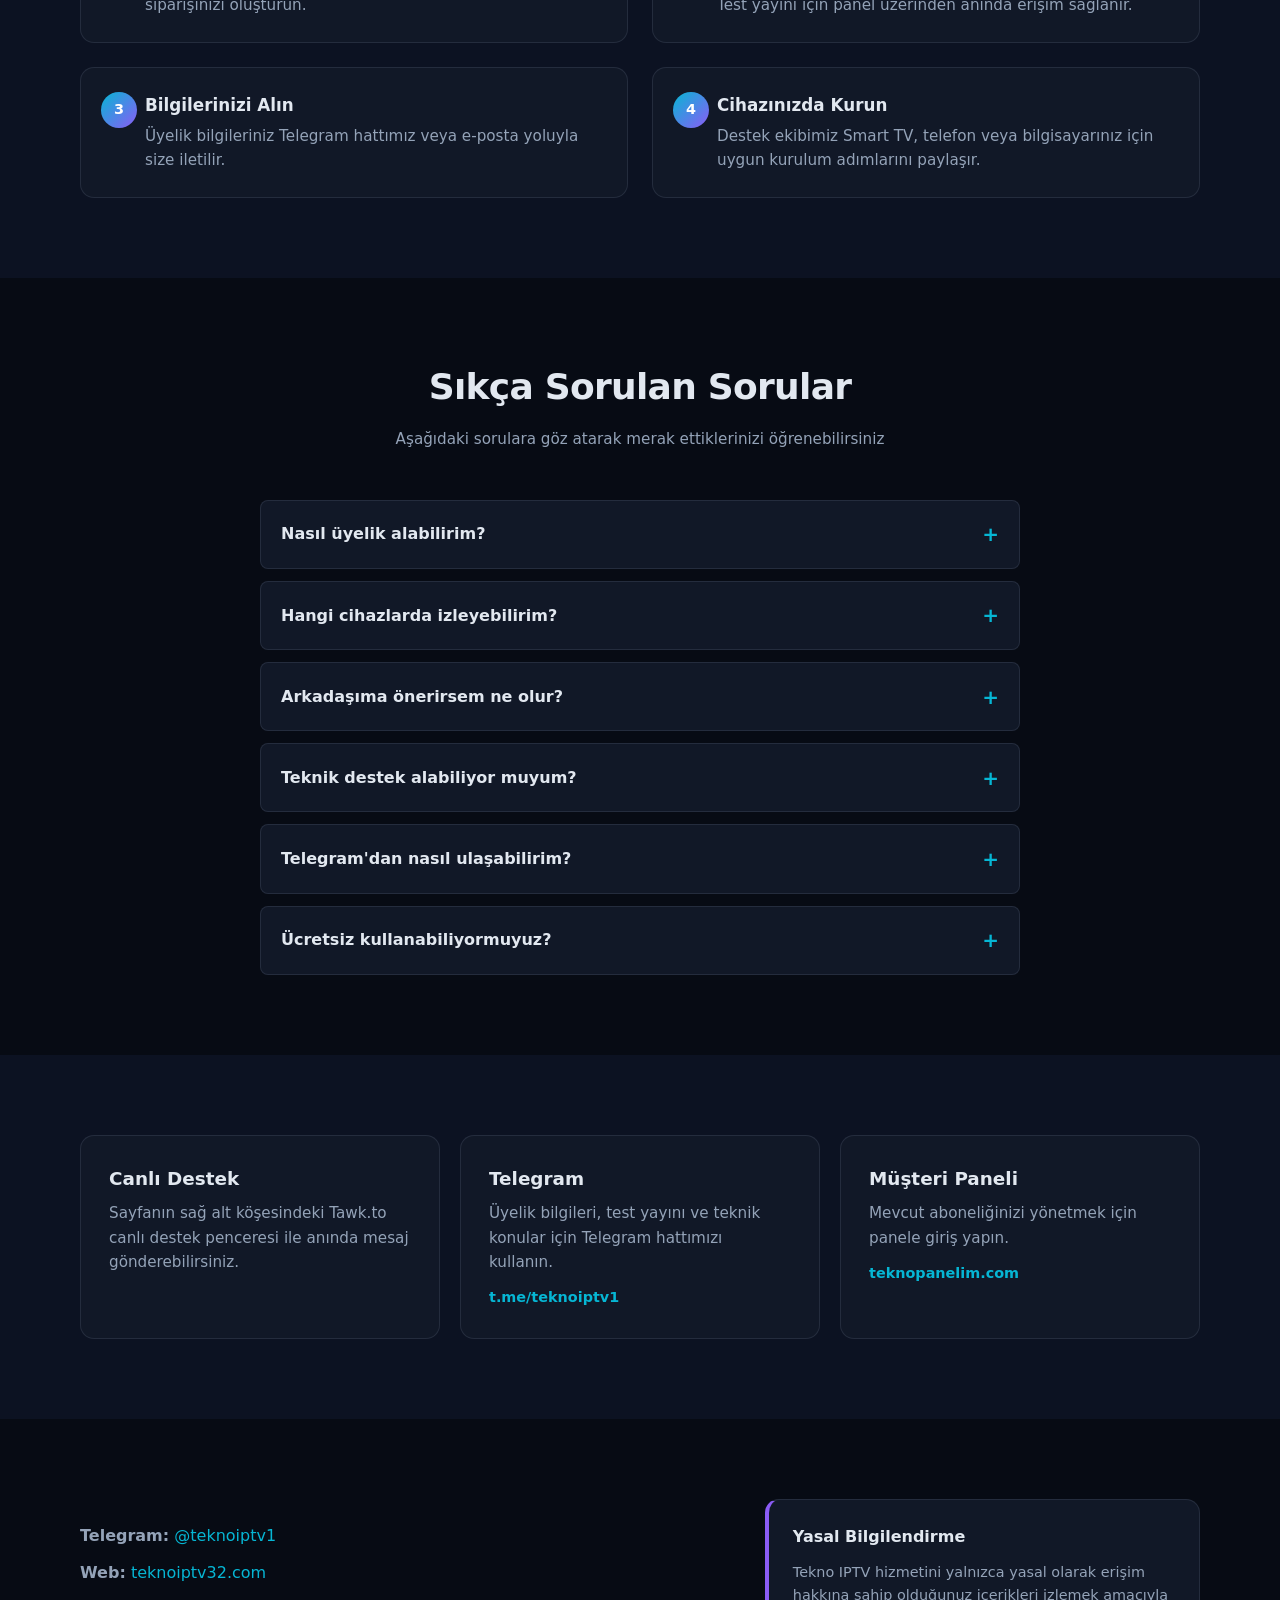
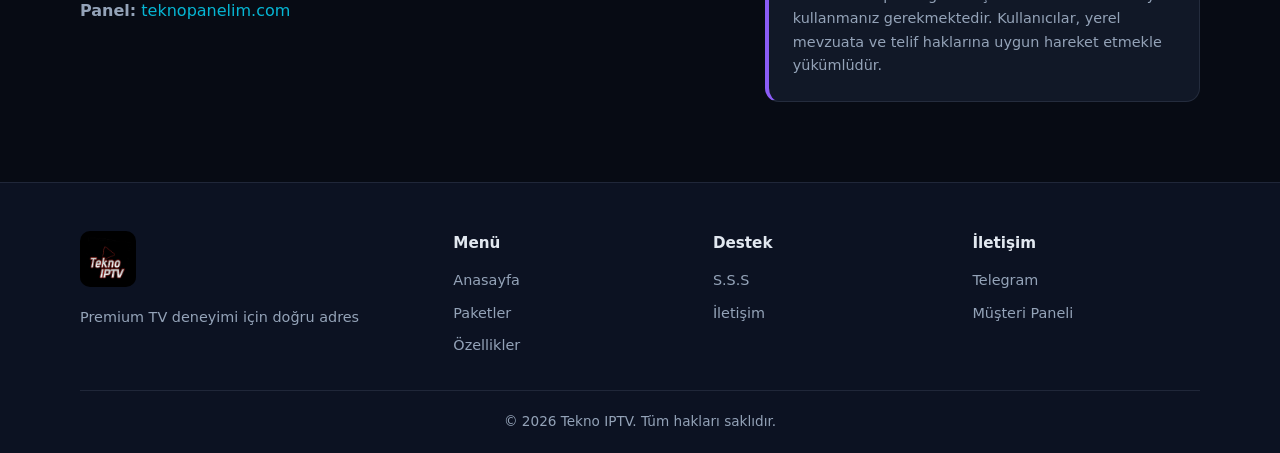
==== commit 9a9f3aab: "Update index.html" ====
--- a/index.html
+++ b/index.html
@@ -290,7 +290,7 @@
             <span class="package-tag">En Popüler</span>
             <header>
               <h3>12 Aylık</h3>
-              <p class="package-price">1500 TL</p>
+              <p class="package-price">1750 TL</p>
             </header>
             <ul>
               <li>Tüm Kanallar</li>
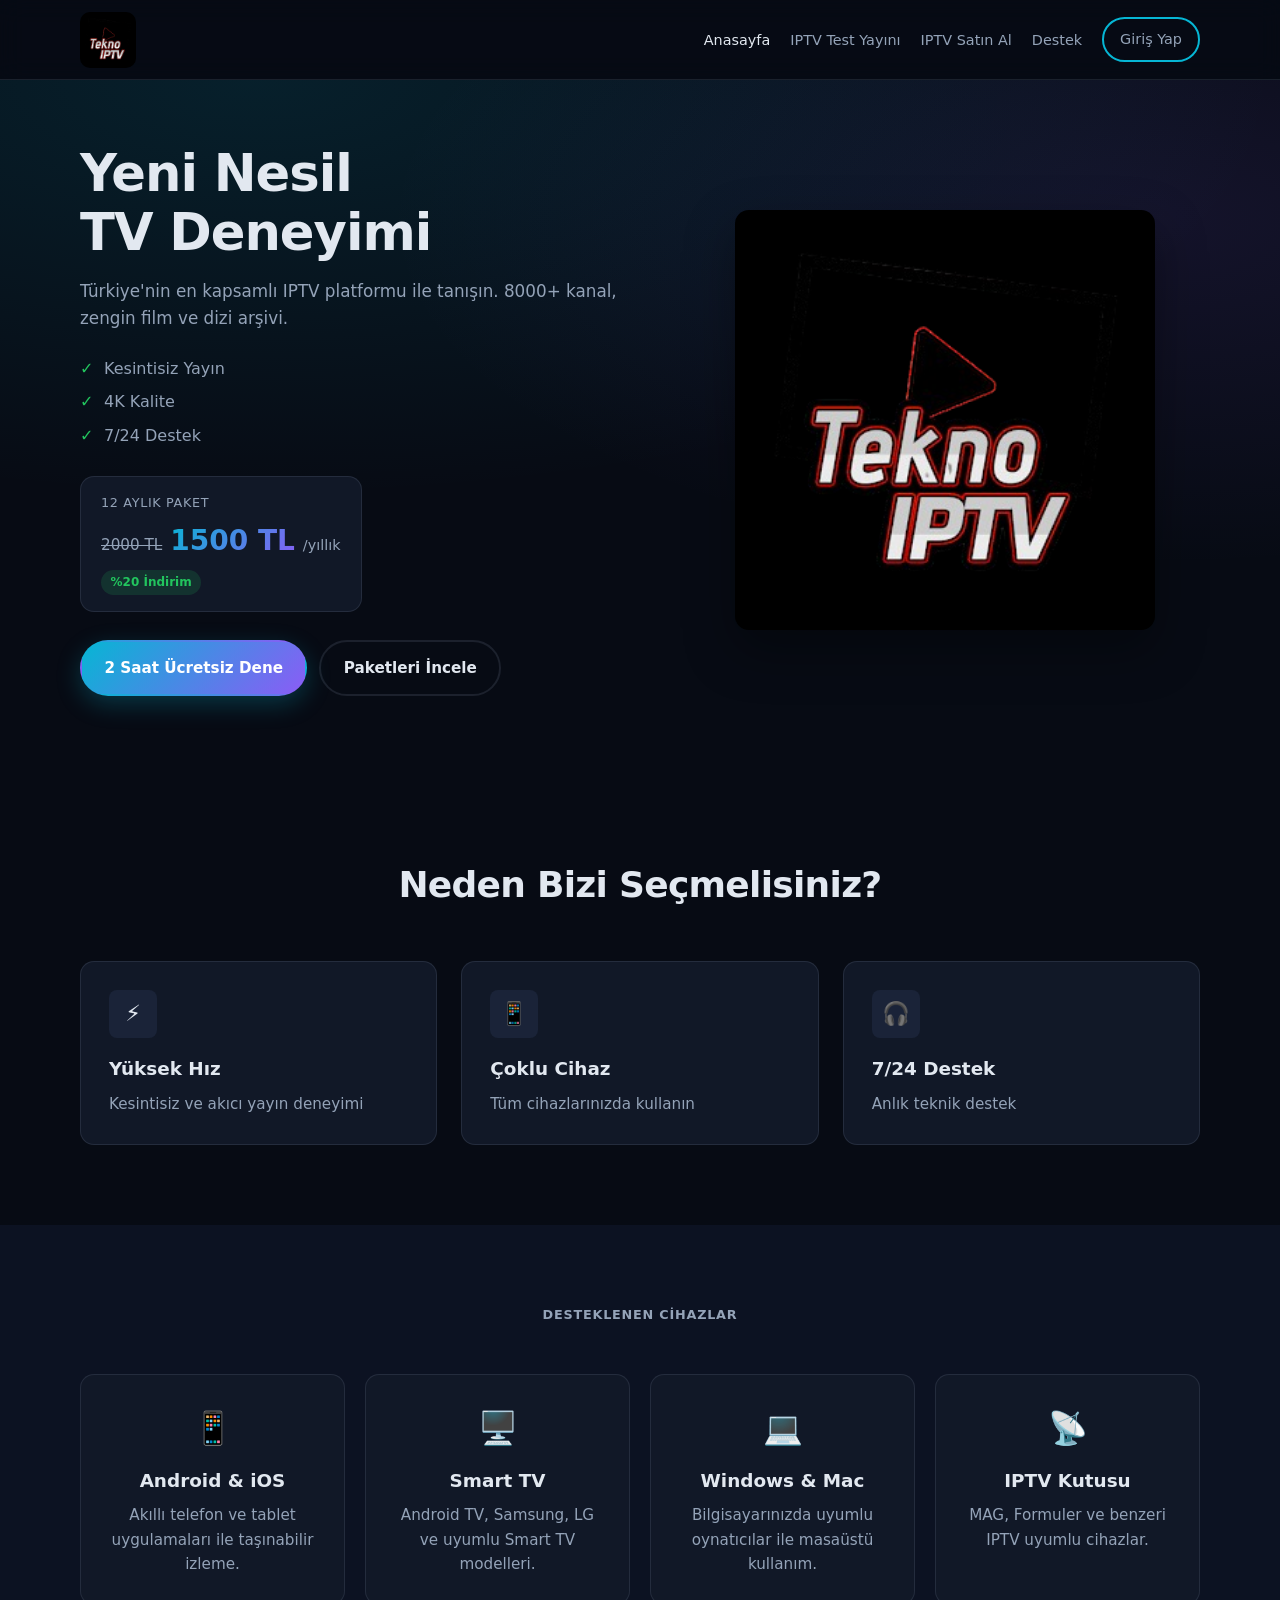
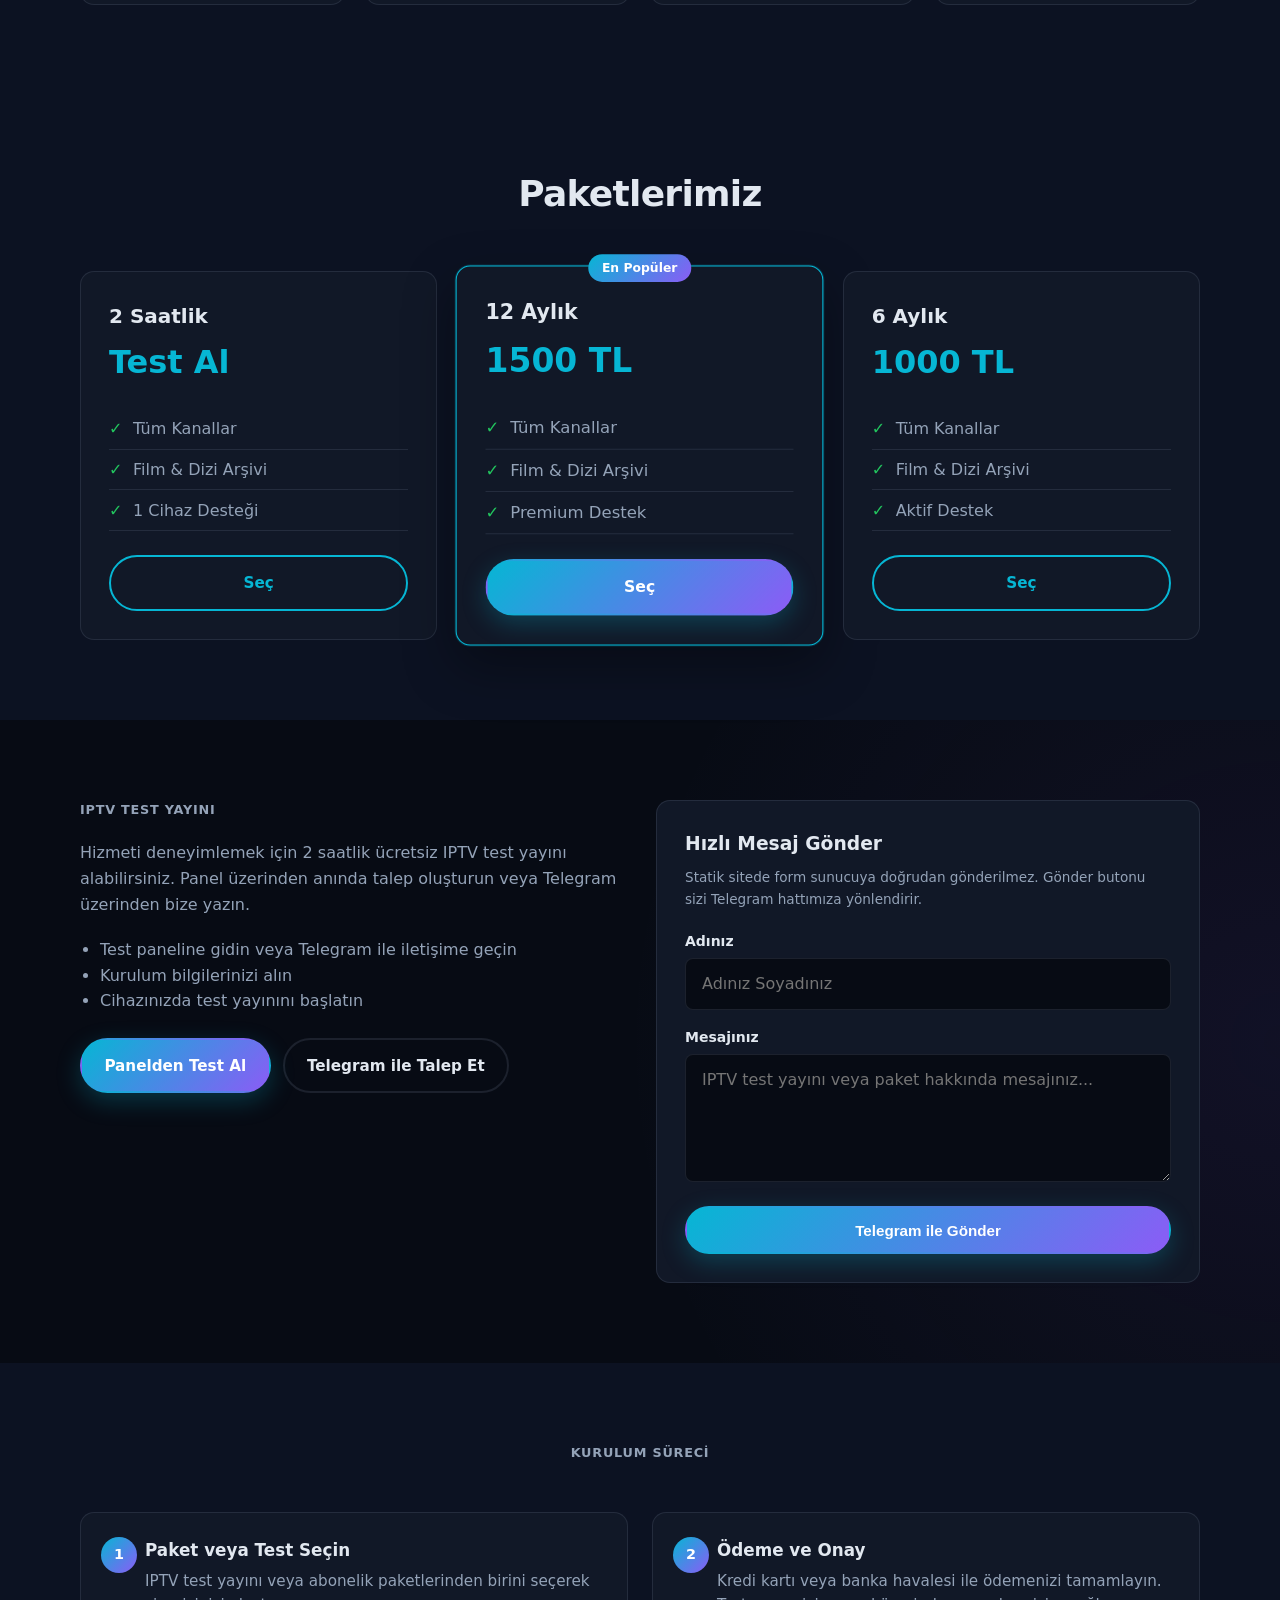
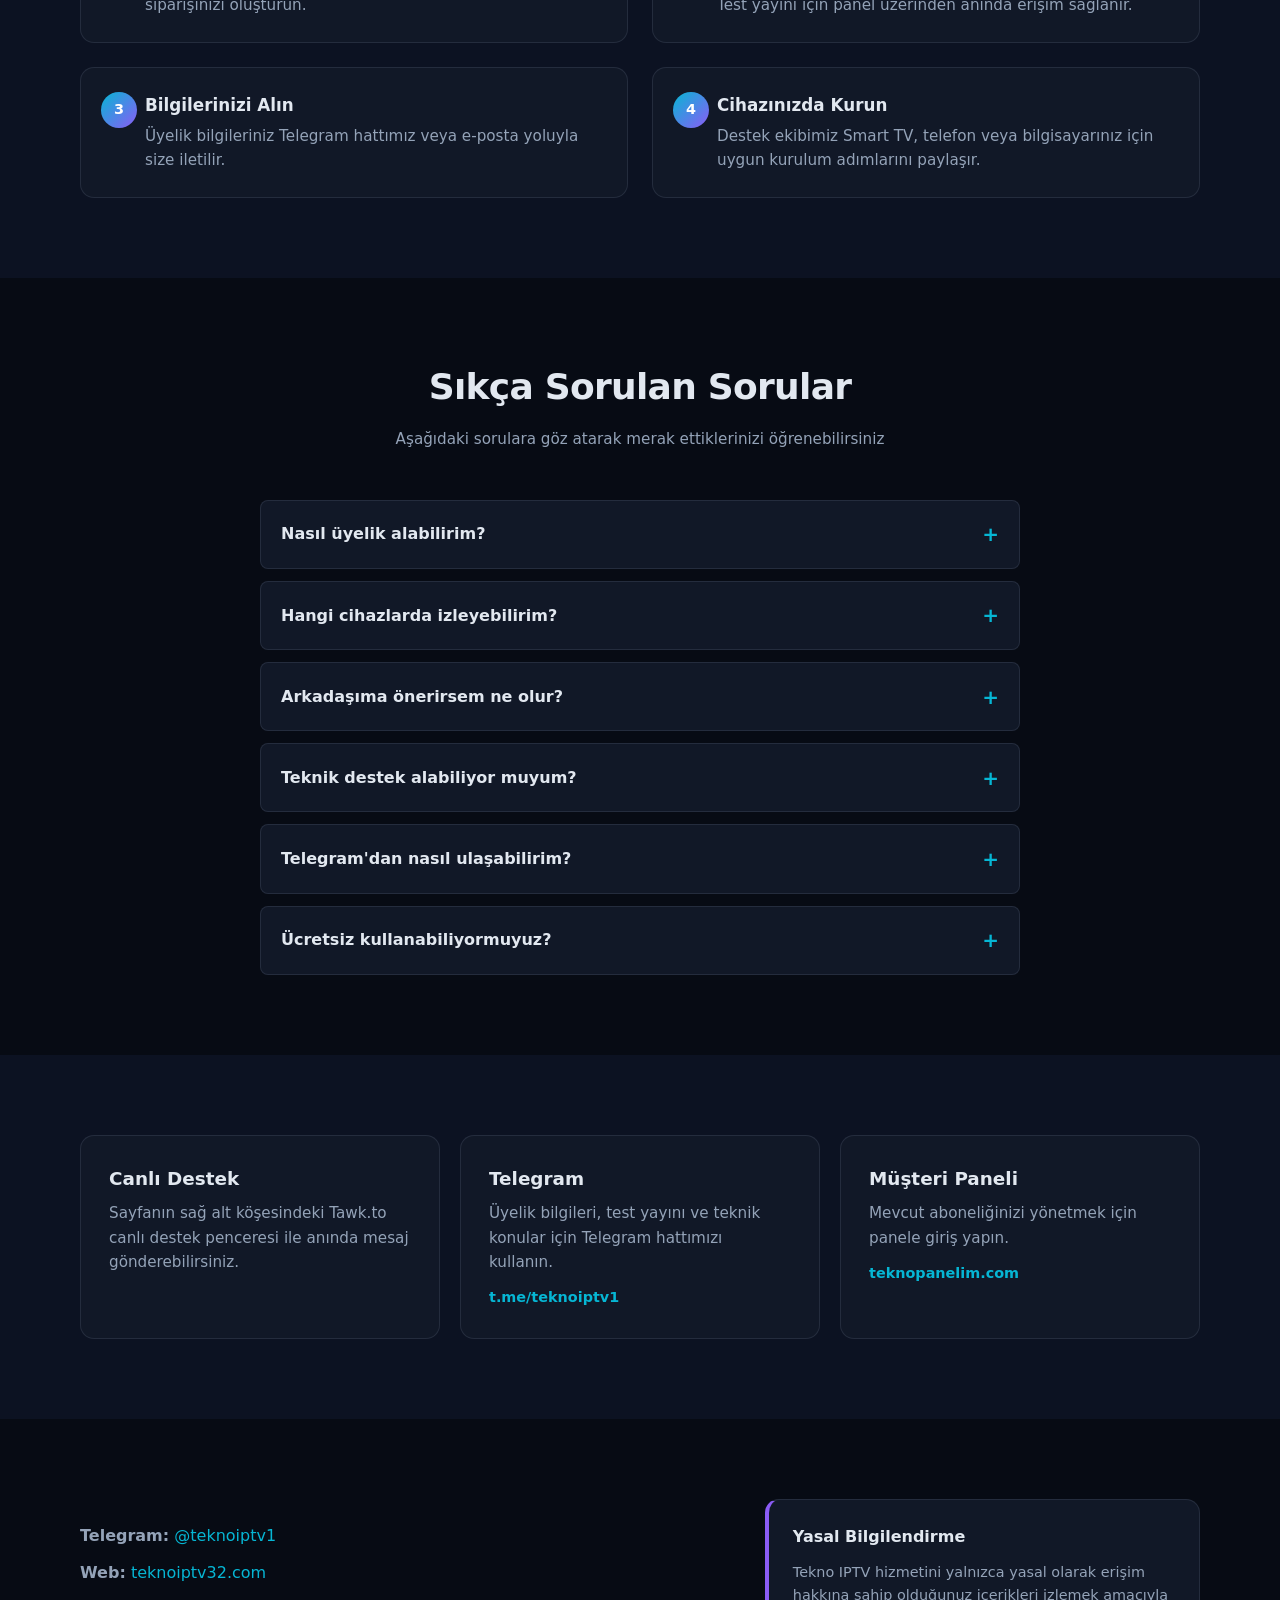
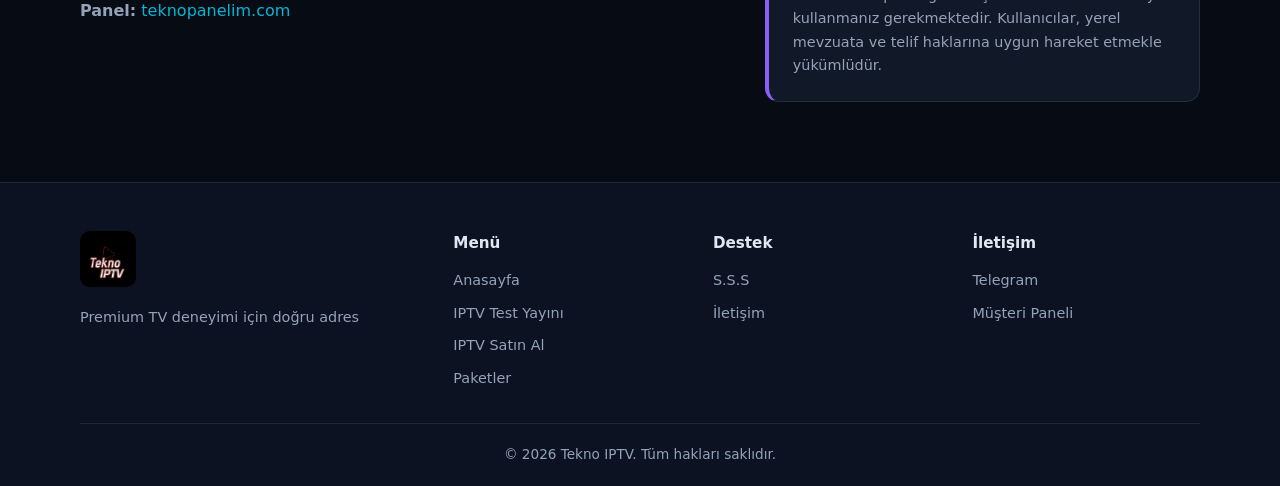
==== commit 2cac8ac1: "Add files via upload" ====
--- a/index.html
+++ b/index.html
@@ -151,7 +151,7 @@
   <!-- Header -->
   <header class="site-header" id="home-top">
     <div class="container header-inner">
-      <a href="#home" class="logo" aria-label="Tekno IPTV ana sayfa">
+      <a href="index.html" class="logo" aria-label="Tekno IPTV ana sayfa">
         <img src="logo.png" alt="Tekno IPTV" width="56" height="56">
       </a>
 
@@ -163,9 +163,9 @@
 
       <nav id="main-nav" class="main-nav" aria-label="Ana menü">
         <ul>
-          <li><a href="#home">Anasayfa</a></li>
-          <li><a href="#features">Özellikler</a></li>
-          <li><a href="#packages">Paketler</a></li>
+          <li><a href="index.html" aria-current="page">Anasayfa</a></li>
+          <li><a href="iptv-test-yayini.html">IPTV Test Yayını</a></li>
+          <li><a href="iptv-satin-al.html">IPTV Satın Al</a></li>
           <li><a href="#footer">Destek</a></li>
         </ul>
         <a href="https://teknopanelim.com/" class="btn btn-outline btn-sm" rel="noopener noreferrer">Giriş Yap</a>
@@ -290,7 +290,7 @@
             <span class="package-tag">En Popüler</span>
             <header>
               <h3>12 Aylık</h3>
-              <p class="package-price">1750 TL</p>
+              <p class="package-price">1500 TL</p>
             </header>
             <ul>
               <li>Tüm Kanallar</li>
@@ -464,7 +464,7 @@
   <footer class="site-footer" id="footer">
     <div class="container footer-grid">
       <div class="footer-brand">
-        <a href="#home" class="logo">
+        <a href="index.html" class="logo">
           <img src="logo.png" alt="Tekno IPTV" width="56" height="56">
         </a>
         <p>Premium TV deneyimi için doğru adres</p>
@@ -472,9 +472,10 @@
       <nav aria-label="Footer menü">
         <h4>Menü</h4>
         <ul>
-          <li><a href="#home">Anasayfa</a></li>
+          <li><a href="index.html">Anasayfa</a></li>
+          <li><a href="iptv-test-yayini.html">IPTV Test Yayını</a></li>
+          <li><a href="iptv-satin-al.html">IPTV Satın Al</a></li>
           <li><a href="#packages">Paketler</a></li>
-          <li><a href="#features">Özellikler</a></li>
         </ul>
       </nav>
       <nav aria-label="Footer destek">
--- a/style.css
+++ b/style.css
@@ -266,6 +266,10 @@
   align-items: center;
 }
 
+.main-nav a[aria-current="page"] {
+  color: var(--text);
+}
+
 .eyebrow {
   display: inline-block;
   margin: 0 0 1rem;
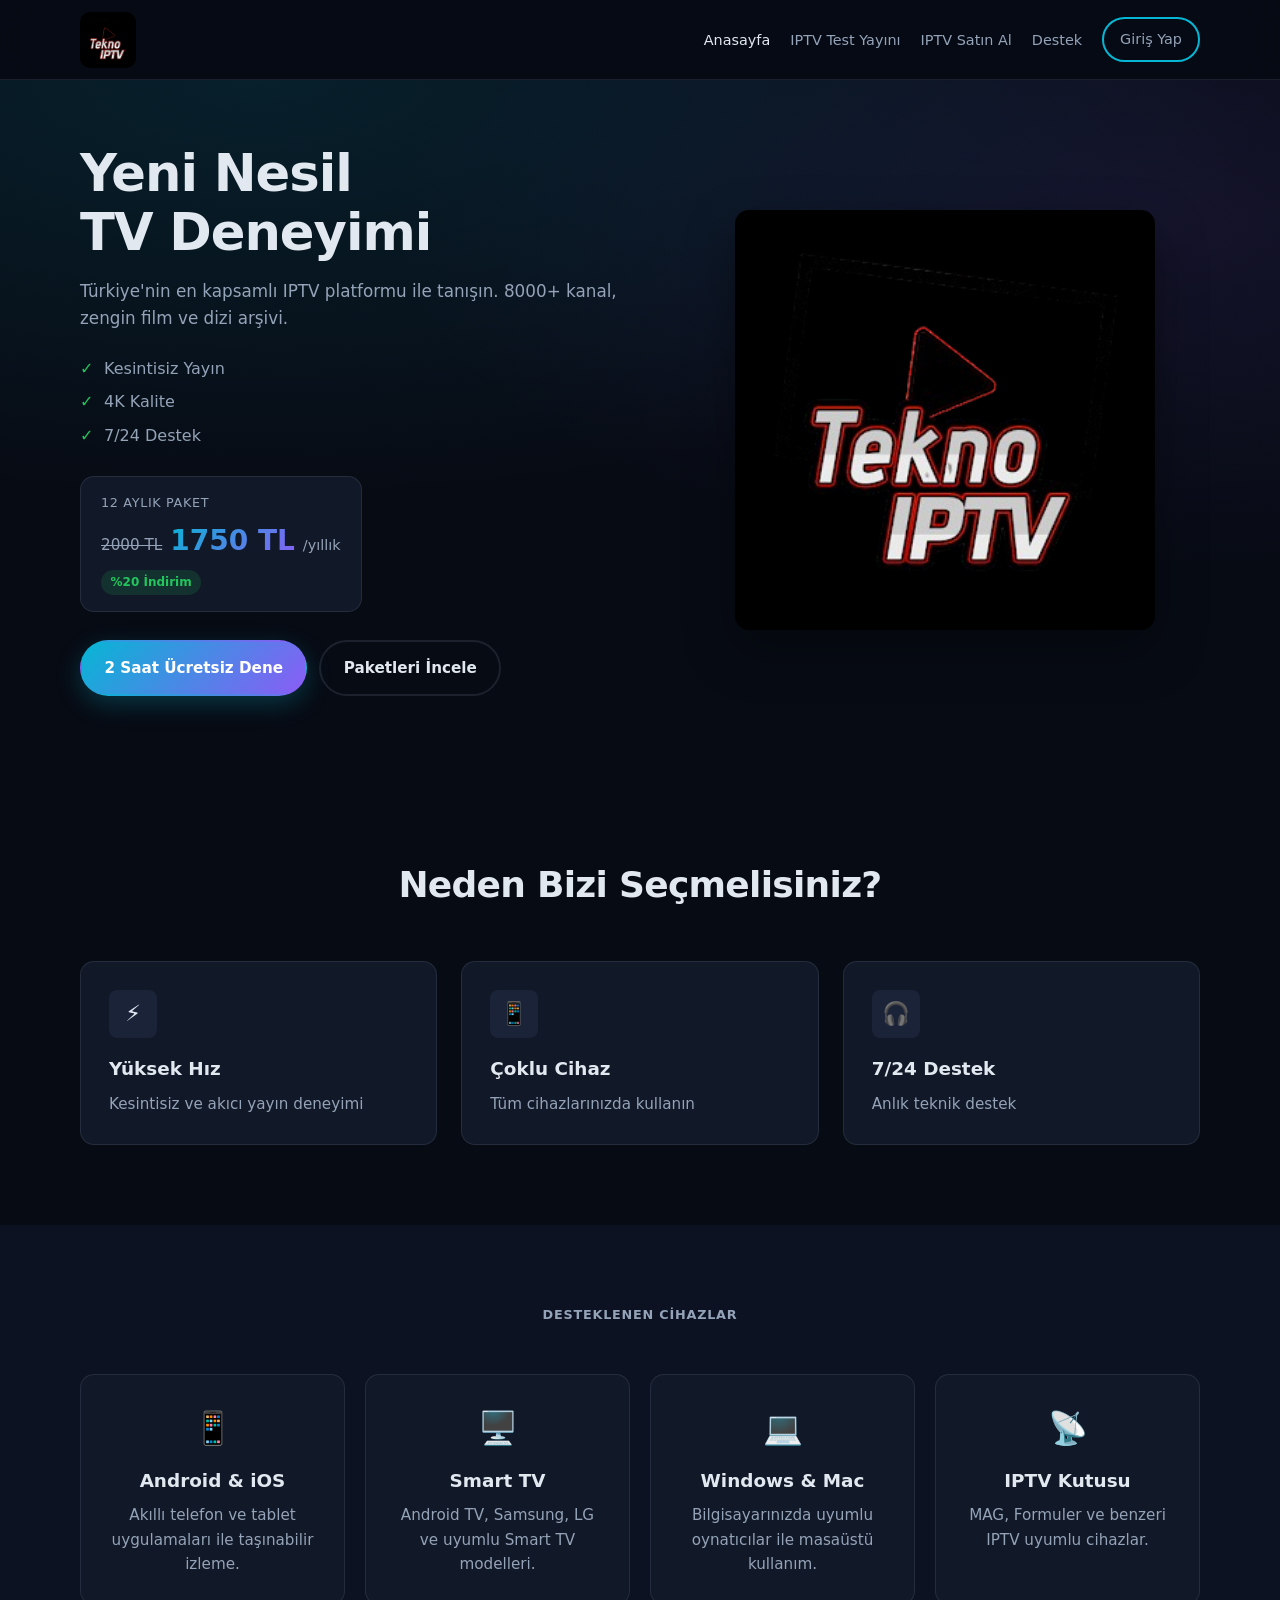
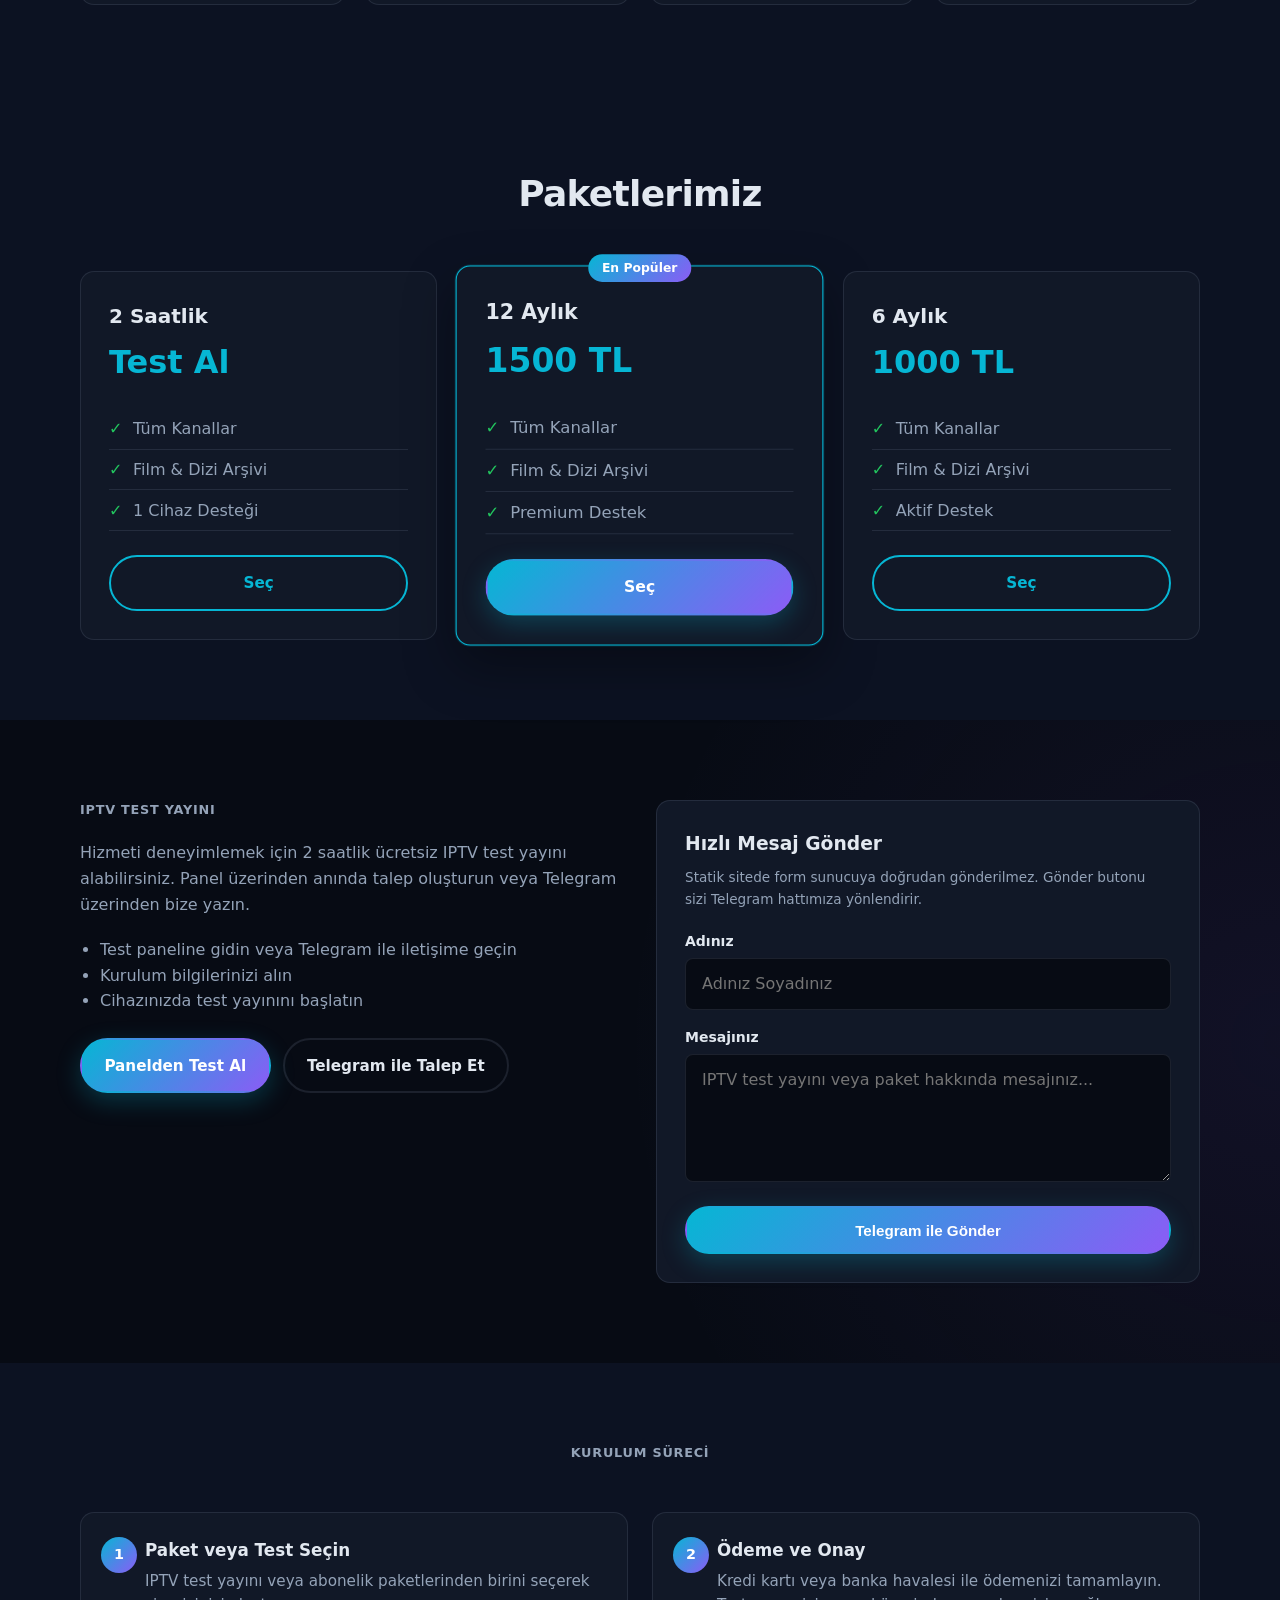
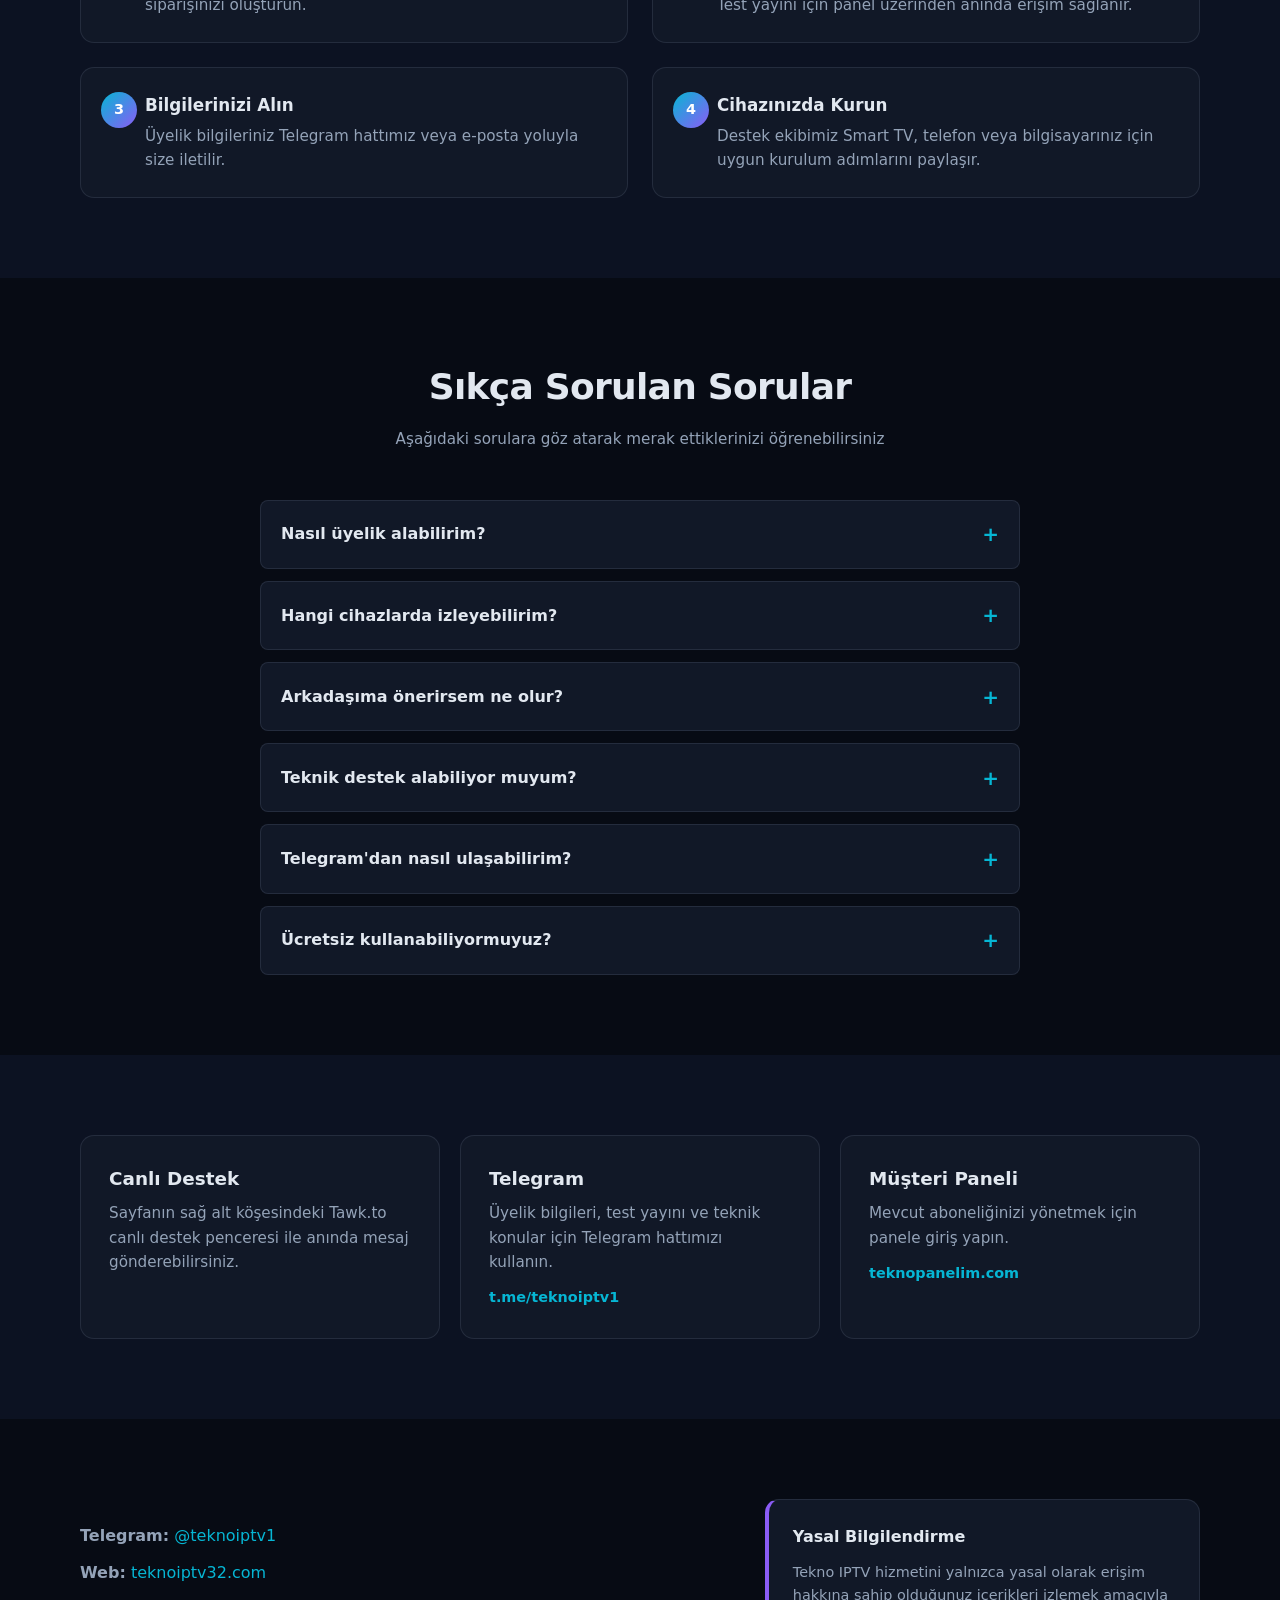
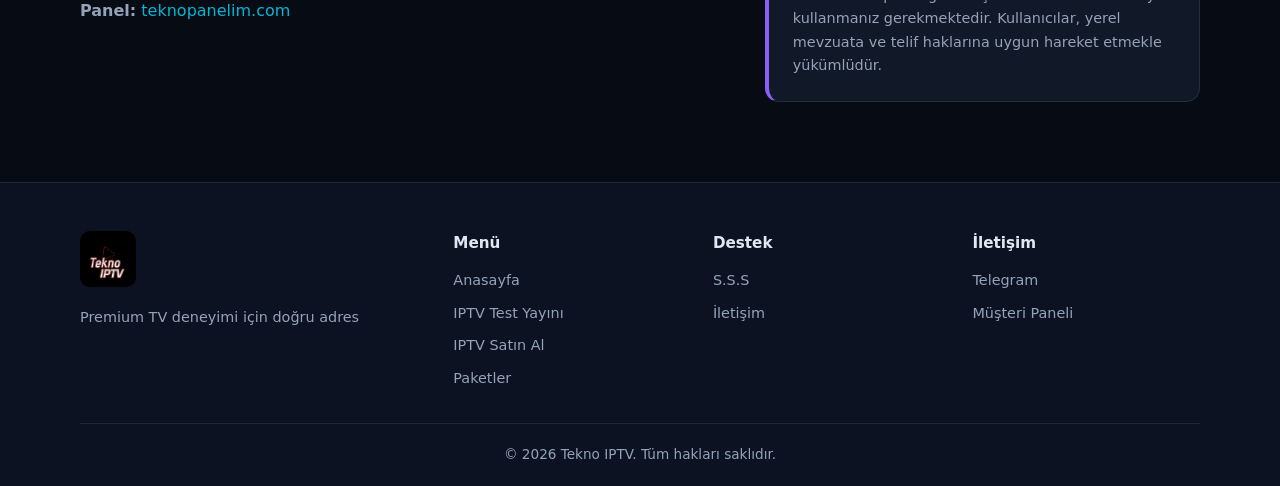
==== commit e1003883: "Update index.html" ====
--- a/index.html
+++ b/index.html
@@ -191,7 +191,7 @@
             <span class="price-label">12 aylık paket</span>
             <div class="price-row">
               <span class="price-old" aria-label="Eski fiyat 2000 TL">2000 TL</span>
-              <span class="price-current">1500 TL</span>
+              <span class="price-current">1750 TL</span>
               <span class="price-period">/yıllık</span>
             </div>
             <span class="price-badge">%20 İndirim</span>
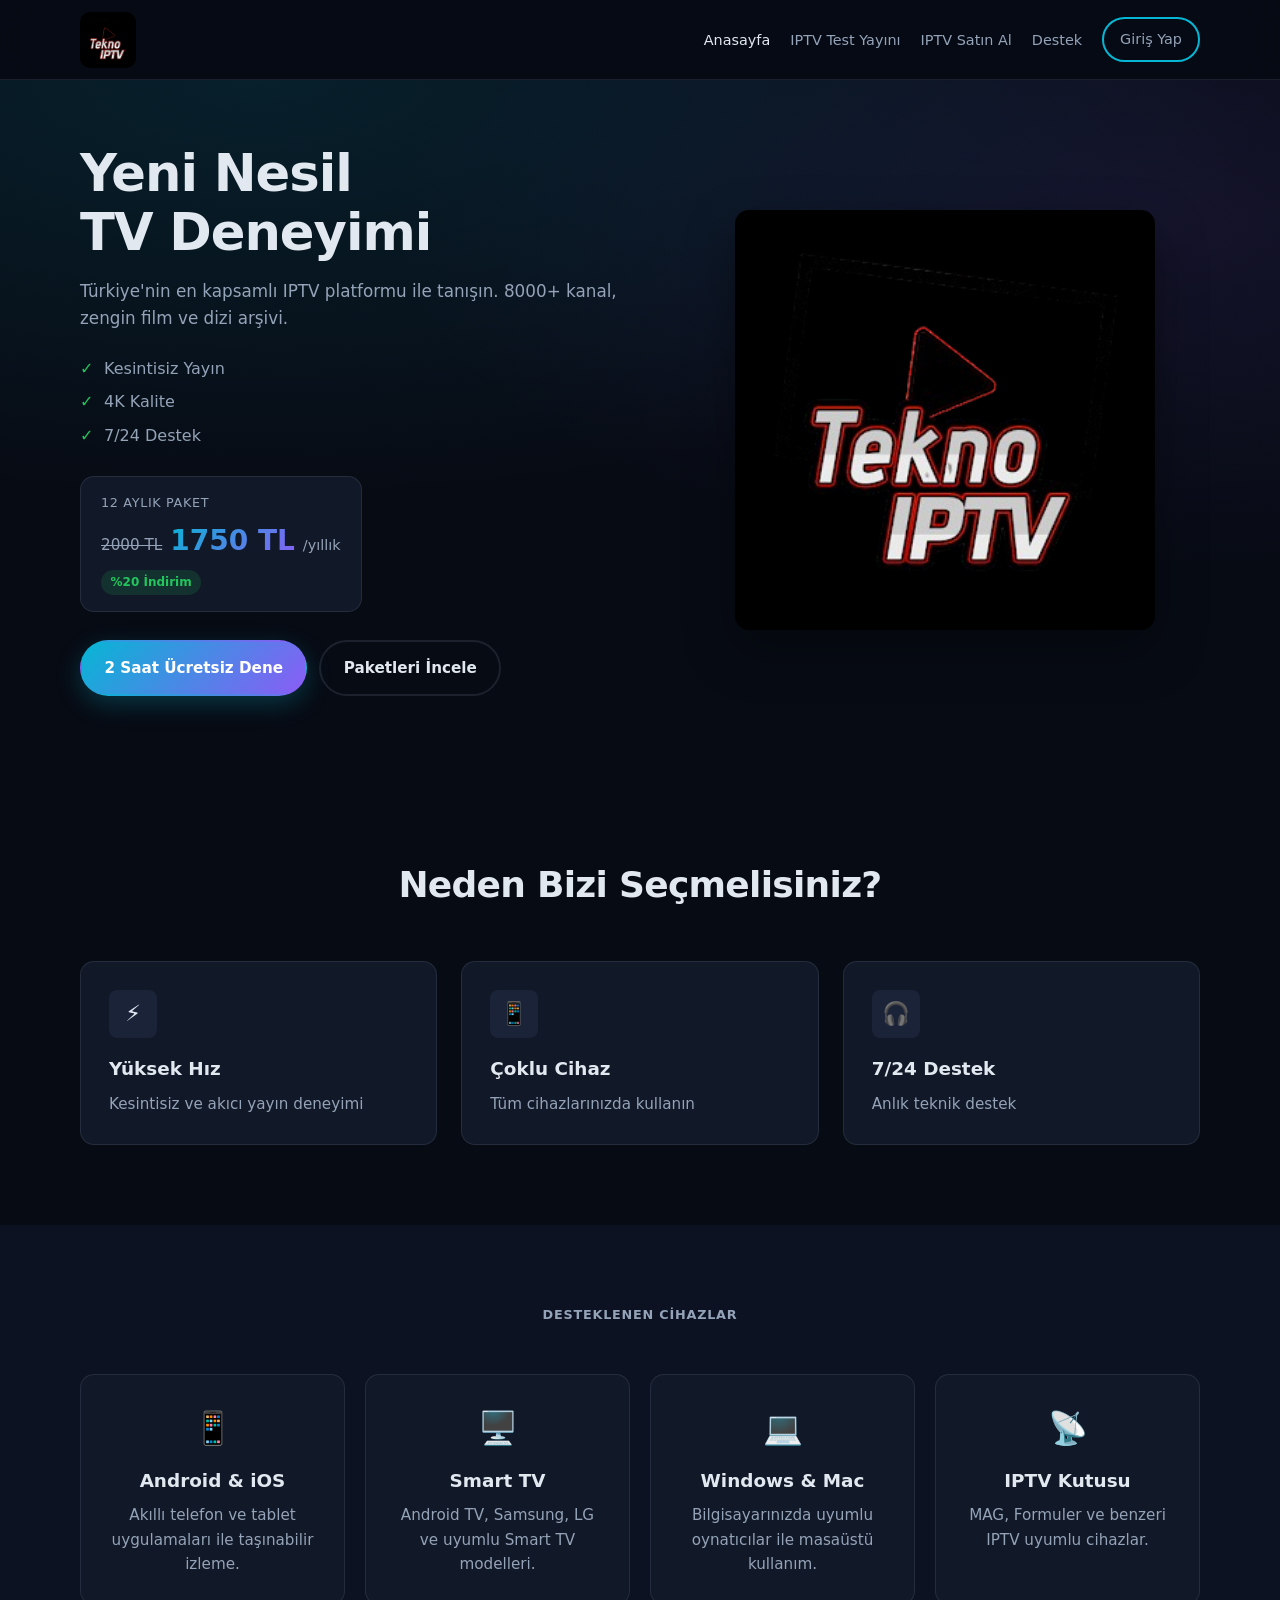
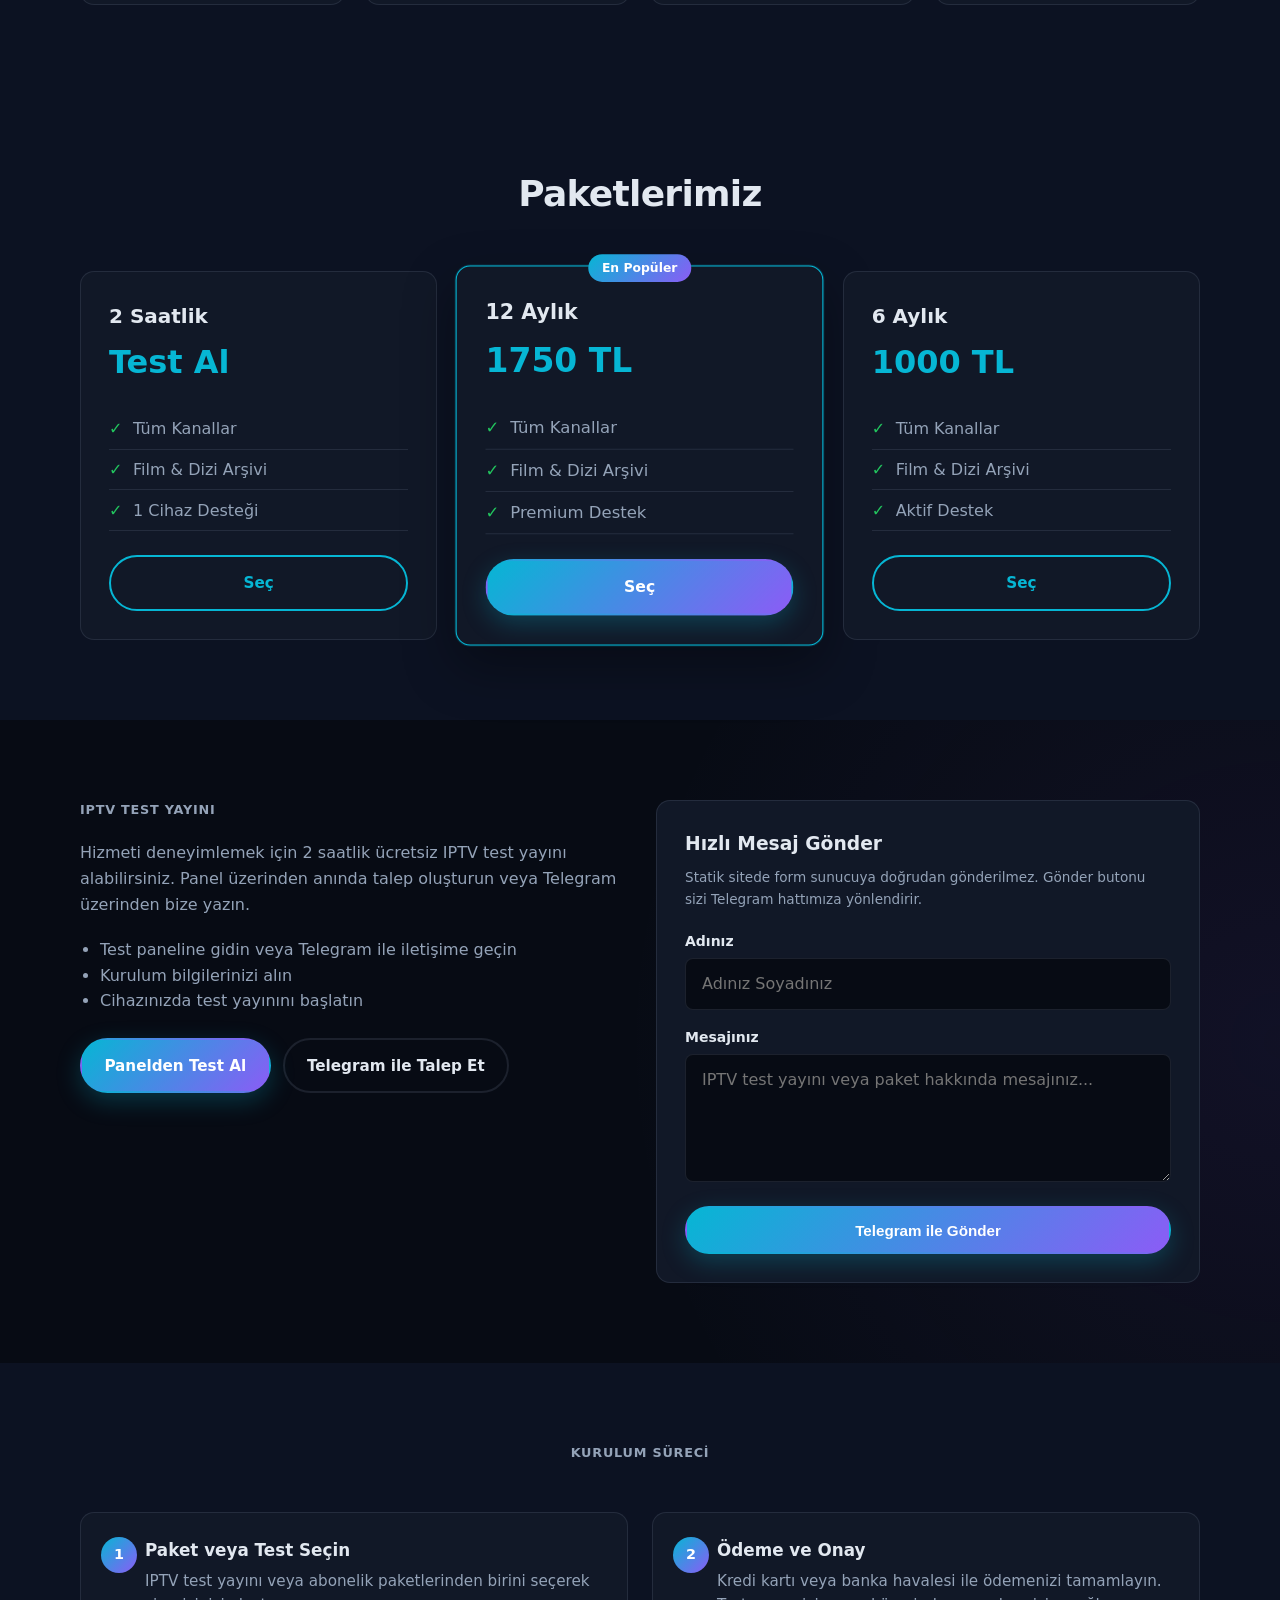
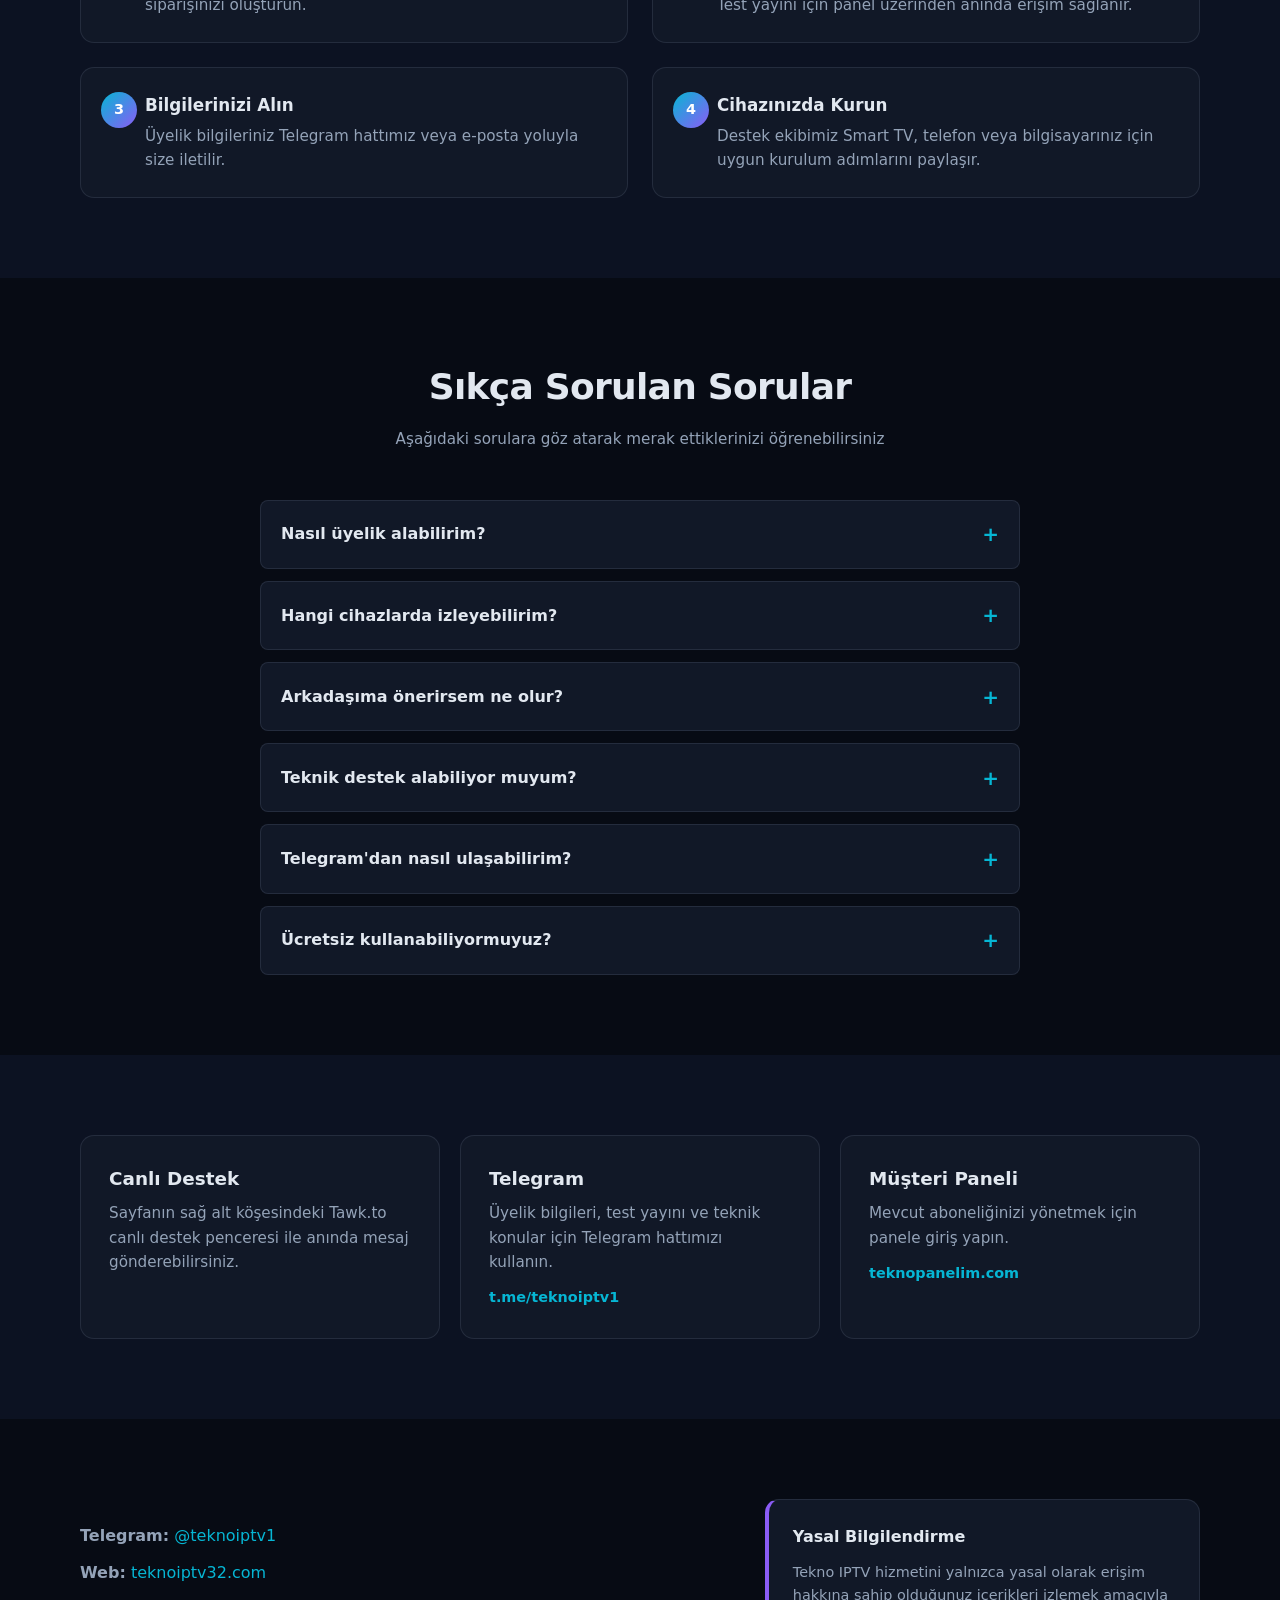
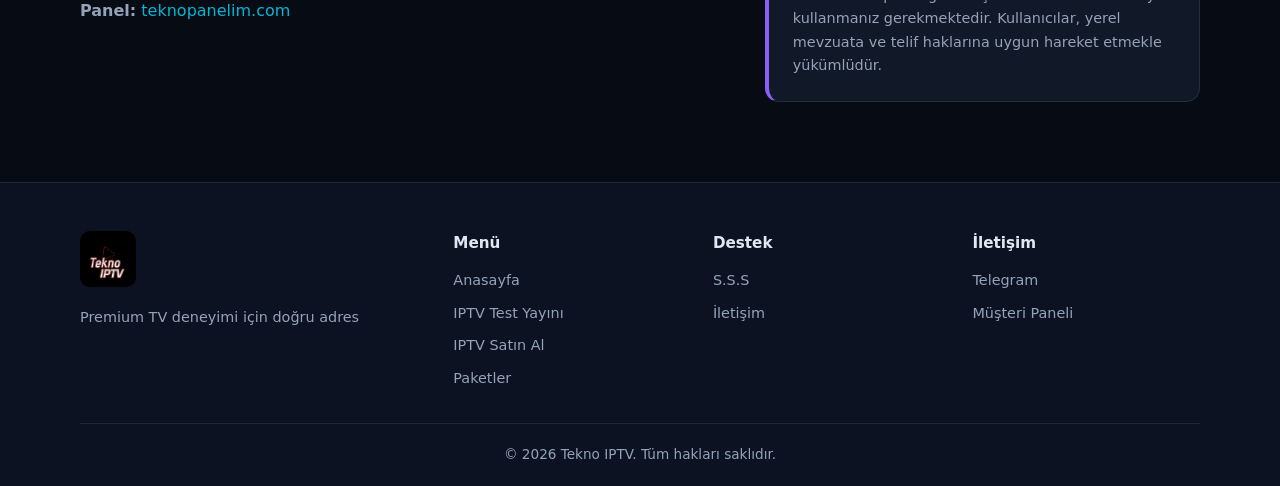
==== commit 1882a8f3: "Update index.html" ====
--- a/index.html
+++ b/index.html
@@ -290,7 +290,7 @@
             <span class="package-tag">En Popüler</span>
             <header>
               <h3>12 Aylık</h3>
-              <p class="package-price">1500 TL</p>
+              <p class="package-price">1750 TL</p>
             </header>
             <ul>
               <li>Tüm Kanallar</li>
